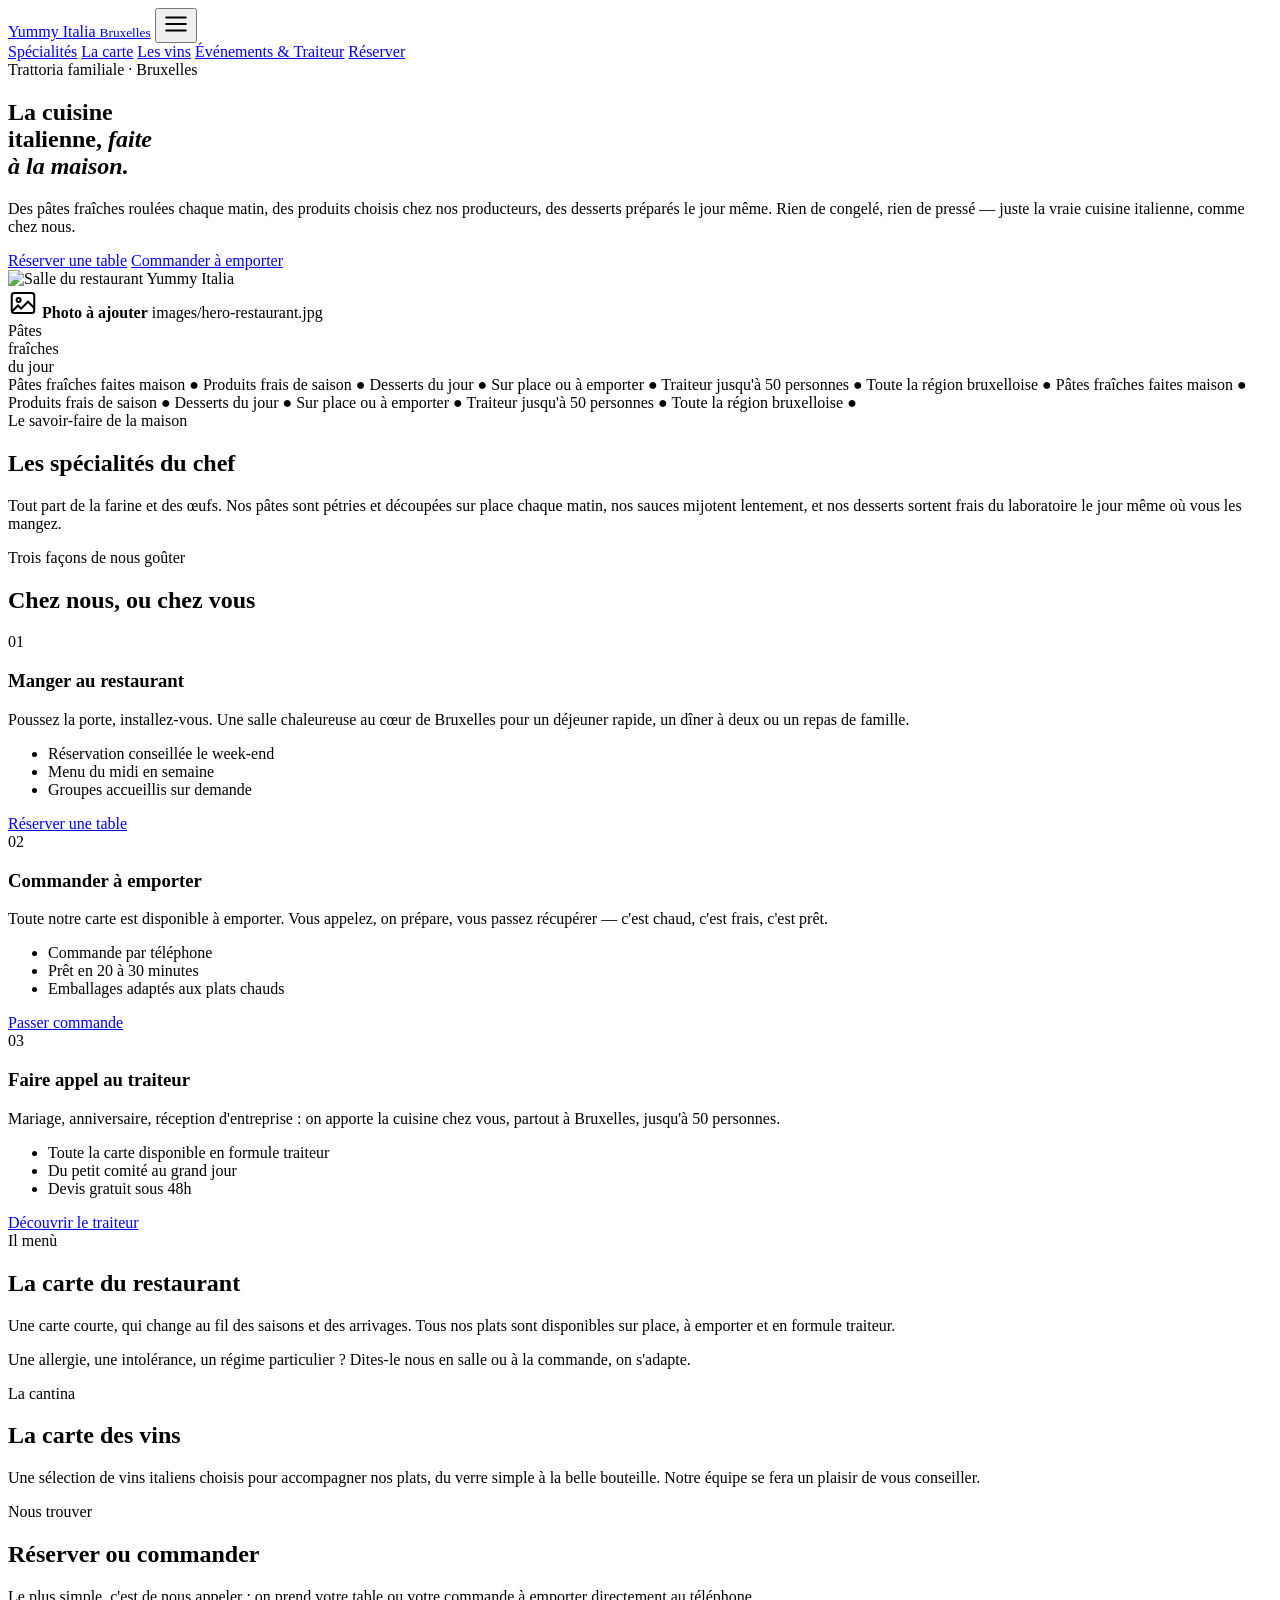
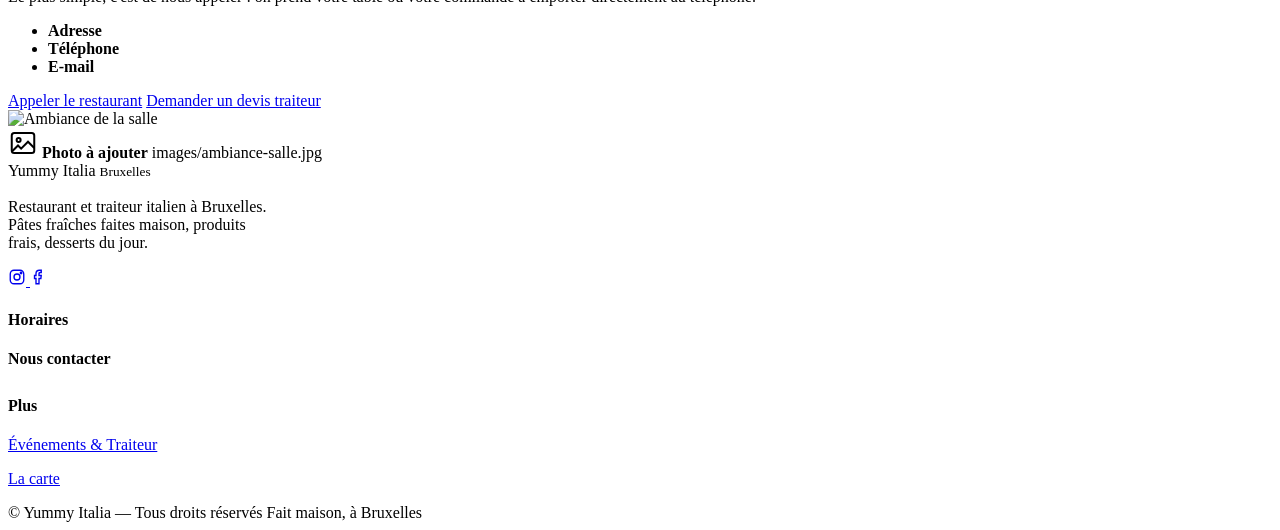
==== index.html @ 3d415f4a "Add files via upload" ====
<!DOCTYPE html>
<html lang="fr">
<head>
  <meta charset="utf-8">
  <meta name="viewport" content="width=device-width, initial-scale=1">
  <title>Yummy Italia — Restaurant &amp; Traiteur italien à Bruxelles</title>
  <meta name="description" content="Yummy Italia, trattoria familiale à Bruxelles : pâtes fraîches faites maison, desserts frais du jour. Sur place, à emporter ou en traiteur pour vos événements.">

  <meta property="og:title" content="Yummy Italia — Restaurant & Traiteur italien à Bruxelles">
  <meta property="og:description" content="Pâtes fraîches faites maison, produits frais, cuisine italienne authentique. Restaurant et service traiteur à Bruxelles.">
  <meta property="og:type" content="restaurant">
  <meta property="og:locale" content="fr_BE">
  <meta property="og:image" content="images/og-image.jpg">

  <link rel="icon" href="images/favicon.svg" type="image/svg+xml">
  <link rel="preconnect" href="https://fonts.googleapis.com">
  <link rel="preconnect" href="https://fonts.gstatic.com" crossorigin>
  <link href="https://fonts.googleapis.com/css2?family=Fraunces:ital,opsz,wght,SOFT,WONK@0,9..144,400..800,0..100,0..1;1,9..144,400..800,0..100,0..1&family=Karla:wght@400;500;700&display=swap" rel="stylesheet">
  <link rel="stylesheet" href="css/style.css">
</head>
<body>

  <!-- Élément signature : le ruban « tagliatelle » en haut de page -->
  <span class="ruban ruban--haut" aria-hidden="true"></span>

  <!-- ============ EN-TÊTE ============ -->
  <header class="entete">
    <div class="wrap entete__inner">
      <a class="logo" href="index.html">Yummy&nbsp;<span>Italia</span> <small>Bruxelles</small></a>

      <button class="nav-burger" aria-label="Ouvrir le menu" aria-expanded="false" aria-controls="nav-principale">
        <svg width="26" height="26" viewBox="0 0 24 24" fill="none" stroke="currentColor" stroke-width="2" stroke-linecap="round">
          <path d="M3 6h18M3 12h18M3 18h18"/>
        </svg>
      </button>

      <nav class="nav" id="nav-principale" aria-label="Navigation principale">
        <a href="#specialites">Spécialités</a>
        <a href="#menu">La carte</a>
        <a href="#vins">Les vins</a>
        <a href="evenements.html">Événements &amp; Traiteur</a>
        <a href="#contact" class="btn btn--jaune">Réserver</a>
      </nav>
    </div>
  </header>

  <main>

    <!-- ============ 1. HERO ============ -->
    <section class="hero">
      <div class="wrap hero__grid">
        <div class="hero__texte">
          <span class="eyebrow">Trattoria familiale · Bruxelles</span>
          <h1 class="hero__titre">La cuisine<br>italienne, <em>faite<br>à la maison.</em></h1>
          <p class="hero__accroche">
            Des pâtes fraîches roulées chaque matin, des produits choisis chez nos
            producteurs, des desserts préparés le jour même. Rien de congelé, rien de pressé —
            juste la vraie cuisine italienne, comme chez nous.
          </p>
          <div class="hero__cta">
            <a href="#contact" class="btn btn--jaune">Réserver une table</a>
            <a href="#contact" class="btn btn--ligne">Commander à emporter</a>
          </div>
        </div>

        <div class="hero__visuel">
          <div class="hero__cadre" aria-hidden="true"></div>
          <div class="photo hero__photo">
            <img src="images/hero-restaurant.jpg" alt="Salle du restaurant Yummy Italia" onload="this.classList.add('chargee')">
            <div class="photo__ph">
              <svg width="30" height="30" viewBox="0 0 24 24" fill="none" stroke="currentColor" stroke-width="1.6">
                <rect x="3" y="4" width="18" height="16" rx="2"/><circle cx="8.5" cy="9.5" r="1.6"/>
                <path d="M21 16l-5-5-5.5 5.5L8 14l-5 5"/>
              </svg>
              <b>Photo à ajouter</b>
              <span>images/hero-restaurant.jpg</span>
            </div>
          </div>
          <div class="pastille">Pâtes<br>fraîches<br>du jour</div>
        </div>
      </div>
    </section>

    <!-- Bandeau défilant -->
    <div class="bandeau" aria-hidden="true">
      <div class="bandeau__piste">
        <span>
          Pâtes fraîches faites maison <i>&#9679;</i> Produits frais de saison <i>&#9679;</i>
          Desserts du jour <i>&#9679;</i> Sur place ou à emporter <i>&#9679;</i>
          Traiteur jusqu'à 50 personnes <i>&#9679;</i> Toute la région bruxelloise <i>&#9679;</i>
        </span>
        <span>
          Pâtes fraîches faites maison <i>&#9679;</i> Produits frais de saison <i>&#9679;</i>
          Desserts du jour <i>&#9679;</i> Sur place ou à emporter <i>&#9679;</i>
          Traiteur jusqu'à 50 personnes <i>&#9679;</i> Toute la région bruxelloise <i>&#9679;</i>
        </span>
      </div>
    </div>

    <!-- ============ 2. SPÉCIALITÉS DU CHEF ============ -->
    <section class="section" id="specialites">
      <div class="wrap">
        <div class="apparait">
          <span class="eyebrow">Le savoir-faire de la maison</span>
          <h2 class="titre-section">Les spécialités du chef</h2>
          <span class="ruban-court" aria-hidden="true"></span>
          <p class="chapo">
            Tout part de la farine et des œufs. Nos pâtes sont pétries et découpées sur place
            chaque matin, nos sauces mijotent lentement, et nos desserts sortent frais du
            laboratoire le jour même où vous les mangez.
          </p>
        </div>

        <!-- Rempli automatiquement depuis js/menu-data.js → specialites -->
        <div class="grille-cards apparait" id="specialites-liste"></div>
      </div>
    </section>

    <!-- ============ 3. RESTAURANT & TRAITEUR ============ -->
    <section class="section services" id="services">
      <div class="wrap">
        <div class="apparait centre">
          <span class="eyebrow eyebrow--rouge">Trois façons de nous goûter</span>
          <h2 class="titre-section">Chez nous, ou chez vous</h2>
          <span class="ruban-court" aria-hidden="true"></span>
        </div>

        <div class="services__grid apparait">
          <article class="service">
            <div class="service__num">01</div>
            <h3>Manger au restaurant</h3>
            <p>Poussez la porte, installez-vous. Une salle chaleureuse au cœur de Bruxelles pour un déjeuner rapide, un dîner à deux ou un repas de famille.</p>
            <ul>
              <li>Réservation conseillée le week-end</li>
              <li>Menu du midi en semaine</li>
              <li>Groupes accueillis sur demande</li>
            </ul>
            <a href="#contact" class="btn">Réserver une table</a>
          </article>

          <article class="service">
            <div class="service__num">02</div>
            <h3>Commander à emporter</h3>
            <p>Toute notre carte est disponible à emporter. Vous appelez, on prépare, vous passez récupérer — c'est chaud, c'est frais, c'est prêt.</p>
            <ul>
              <li>Commande par téléphone</li>
              <li>Prêt en 20 à 30 minutes</li>
              <li>Emballages adaptés aux plats chauds</li>
            </ul>
            <a href="#contact" class="btn btn--ligne">Passer commande</a>
          </article>

          <article class="service">
            <div class="service__num">03</div>
            <h3>Faire appel au traiteur</h3>
            <p>Mariage, anniversaire, réception d'entreprise : on apporte la cuisine chez vous, partout à Bruxelles, jusqu'à 50 personnes.</p>
            <ul>
              <li>Toute la carte disponible en formule traiteur</li>
              <li>Du petit comité au grand jour</li>
              <li>Devis gratuit sous 48h</li>
            </ul>
            <a href="evenements.html" class="btn btn--ligne">Découvrir le traiteur</a>
          </article>
        </div>
      </div>
    </section>

    <!-- ============ 4. LA CARTE ============ -->
    <section class="section carte" id="menu">
      <div class="wrap">
        <div class="apparait centre">
          <span class="eyebrow">Il menù</span>
          <h2 class="titre-section">La carte du restaurant</h2>
          <span class="ruban-court" aria-hidden="true"></span>
          <p class="chapo">
            Une carte courte, qui change au fil des saisons et des arrivages.
            Tous nos plats sont disponibles sur place, à emporter et en formule traiteur.
          </p>
        </div>

        <!-- Rempli automatiquement depuis js/menu-data.js → menu -->
        <div class="carte-grid apparait" id="menu-liste"></div>

        <p class="carte__note">
          Une allergie, une intolérance, un régime particulier ? Dites-le nous en salle ou
          à la commande, on s'adapte.
        </p>
      </div>
      <span class="ruban ruban--creme" aria-hidden="true" style="margin-top:3rem"></span>
    </section>

    <!-- ============ 5. CARTE DES VINS ============ -->
    <section class="section" id="vins">
      <div class="wrap">
        <div class="apparait">
          <span class="eyebrow">La cantina</span>
          <h2 class="titre-section">La carte des vins</h2>
          <span class="ruban-court" aria-hidden="true"></span>
          <p class="chapo">
            Une sélection de vins italiens choisis pour accompagner nos plats, du verre simple
            à la belle bouteille. Notre équipe se fera un plaisir de vous conseiller.
          </p>
        </div>

        <!-- Rempli automatiquement depuis js/menu-data.js → vins -->
        <div class="vins-grid apparait" id="vins-liste"></div>
      </div>
    </section>

    <!-- ============ 6. CONTACT / RÉSERVATION ============ -->
    <section class="section contact" id="contact">
      <div class="wrap contact__grid">
        <div class="apparait">
          <span class="eyebrow">Nous trouver</span>
          <h2 class="titre-section">Réserver ou commander</h2>
          <span class="ruban-court" aria-hidden="true"></span>
          <p class="chapo">
            Le plus simple, c'est de nous appeler : on prend votre table ou votre commande
            à emporter directement au téléphone.
          </p>
          <ul class="contact__infos">
            <li><b>Adresse</b><span data-adresse></span></li>
            <li><b>Téléphone</b><a href="tel:" data-info="telephone"></a></li>
            <li><b>E-mail</b><a href="mailto:" data-info="email"></a></li>
          </ul>
          <div class="hero__cta">
            <a href="tel:" data-lien="telephone" class="btn btn--jaune">Appeler le restaurant</a>
            <a href="evenements.html" class="btn btn--ligne">Demander un devis traiteur</a>
          </div>
        </div>

        <div class="apparait">
          <div class="photo contact__photo">
            <img src="images/ambiance-salle.jpg" alt="Ambiance de la salle" loading="lazy" onload="this.classList.add('chargee')">
            <div class="photo__ph">
              <svg width="30" height="30" viewBox="0 0 24 24" fill="none" stroke="currentColor" stroke-width="1.6">
                <rect x="3" y="4" width="18" height="16" rx="2"/><circle cx="8.5" cy="9.5" r="1.6"/>
                <path d="M21 16l-5-5-5.5 5.5L8 14l-5 5"/>
              </svg>
              <b>Photo à ajouter</b>
              <span>images/ambiance-salle.jpg</span>
            </div>
          </div>
        </div>
      </div>
    </section>

  </main>

  <!-- ============ PIED DE PAGE ============ -->
  <footer class="pied">
    <div class="wrap pied__grid">
      <div>
        <span class="logo">Yummy&nbsp;<span>Italia</span> <small>Bruxelles</small></span>
        <p style="margin-top:1.1rem;max-width:34ch">
          Restaurant et traiteur italien à Bruxelles. Pâtes fraîches faites maison,
          produits frais, desserts du jour.
        </p>
        <div class="reseaux">
          <a data-lien="instagram" href="#" aria-label="Instagram" target="_blank" rel="noopener">
            <svg width="18" height="18" viewBox="0 0 24 24" fill="none" stroke="currentColor" stroke-width="1.8">
              <rect x="3" y="3" width="18" height="18" rx="5"/><circle cx="12" cy="12" r="4"/><circle cx="17.4" cy="6.6" r="1"/>
            </svg>
          </a>
          <a data-lien="facebook" href="#" aria-label="Facebook" target="_blank" rel="noopener">
            <svg width="18" height="18" viewBox="0 0 24 24" fill="none" stroke="currentColor" stroke-width="1.8">
              <path d="M15 3h-2.5A4.5 4.5 0 0 0 8 7.5V10H6v4h2v7h4v-7h2.5l.5-4H12V7.5A1.5 1.5 0 0 1 13.5 6H15z"/>
            </svg>
          </a>
        </div>
      </div>

      <div>
        <h4>Horaires</h4>
        <ul data-horaires></ul>
      </div>

      <div>
        <h4>Nous contacter</h4>
        <p data-adresse></p>
        <p><a href="tel:" data-info="telephone"></a></p>
        <p><a href="mailto:" data-info="email"></a></p>
        <h4 style="margin-top:1.8rem">Plus</h4>
        <p><a href="evenements.html">Événements &amp; Traiteur</a></p>
        <p><a href="#menu">La carte</a></p>
      </div>
    </div>

    <div class="wrap pied__bas">
      <span>© <span data-annee></span> Yummy Italia — Tous droits réservés</span>
      <span>Fait maison, à Bruxelles</span>
    </div>
  </footer>

  <script src="js/menu-data.js"></script>
  <script src="js/main.js"></script>
</body>
</html>
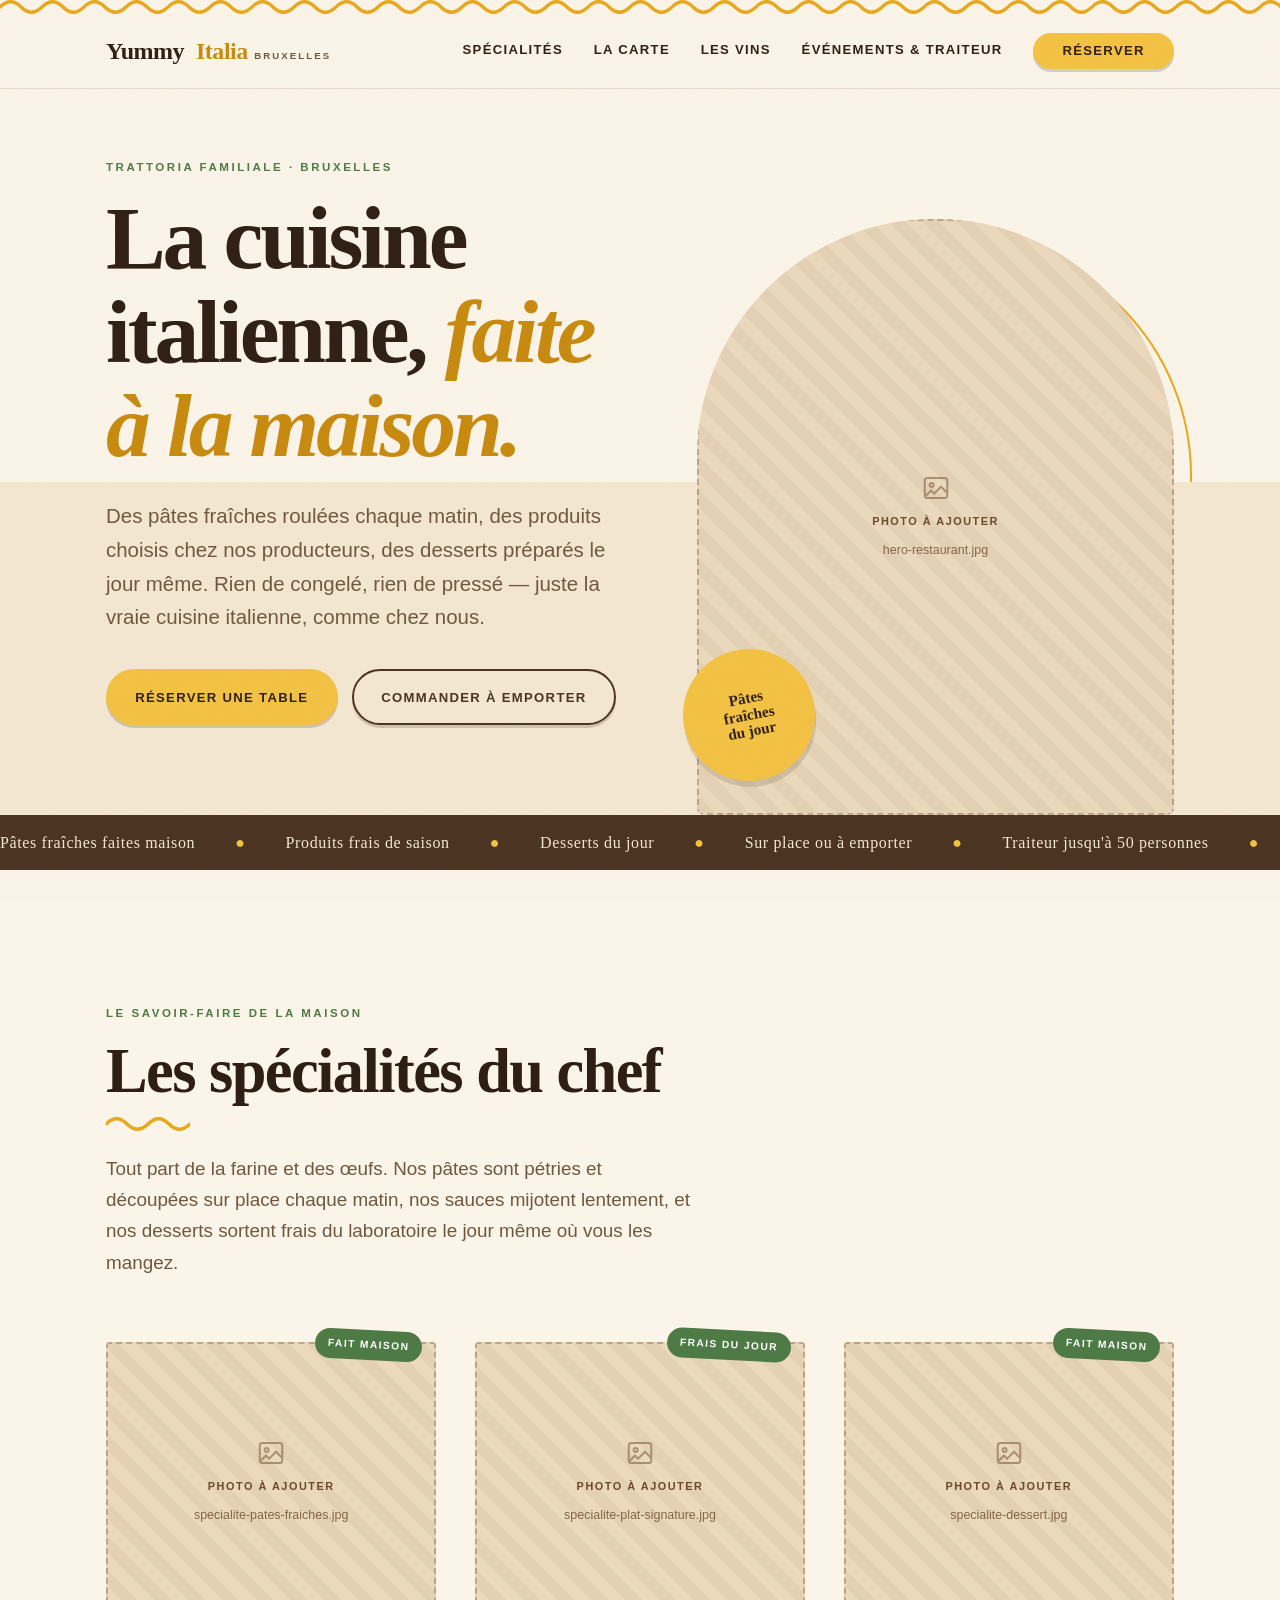
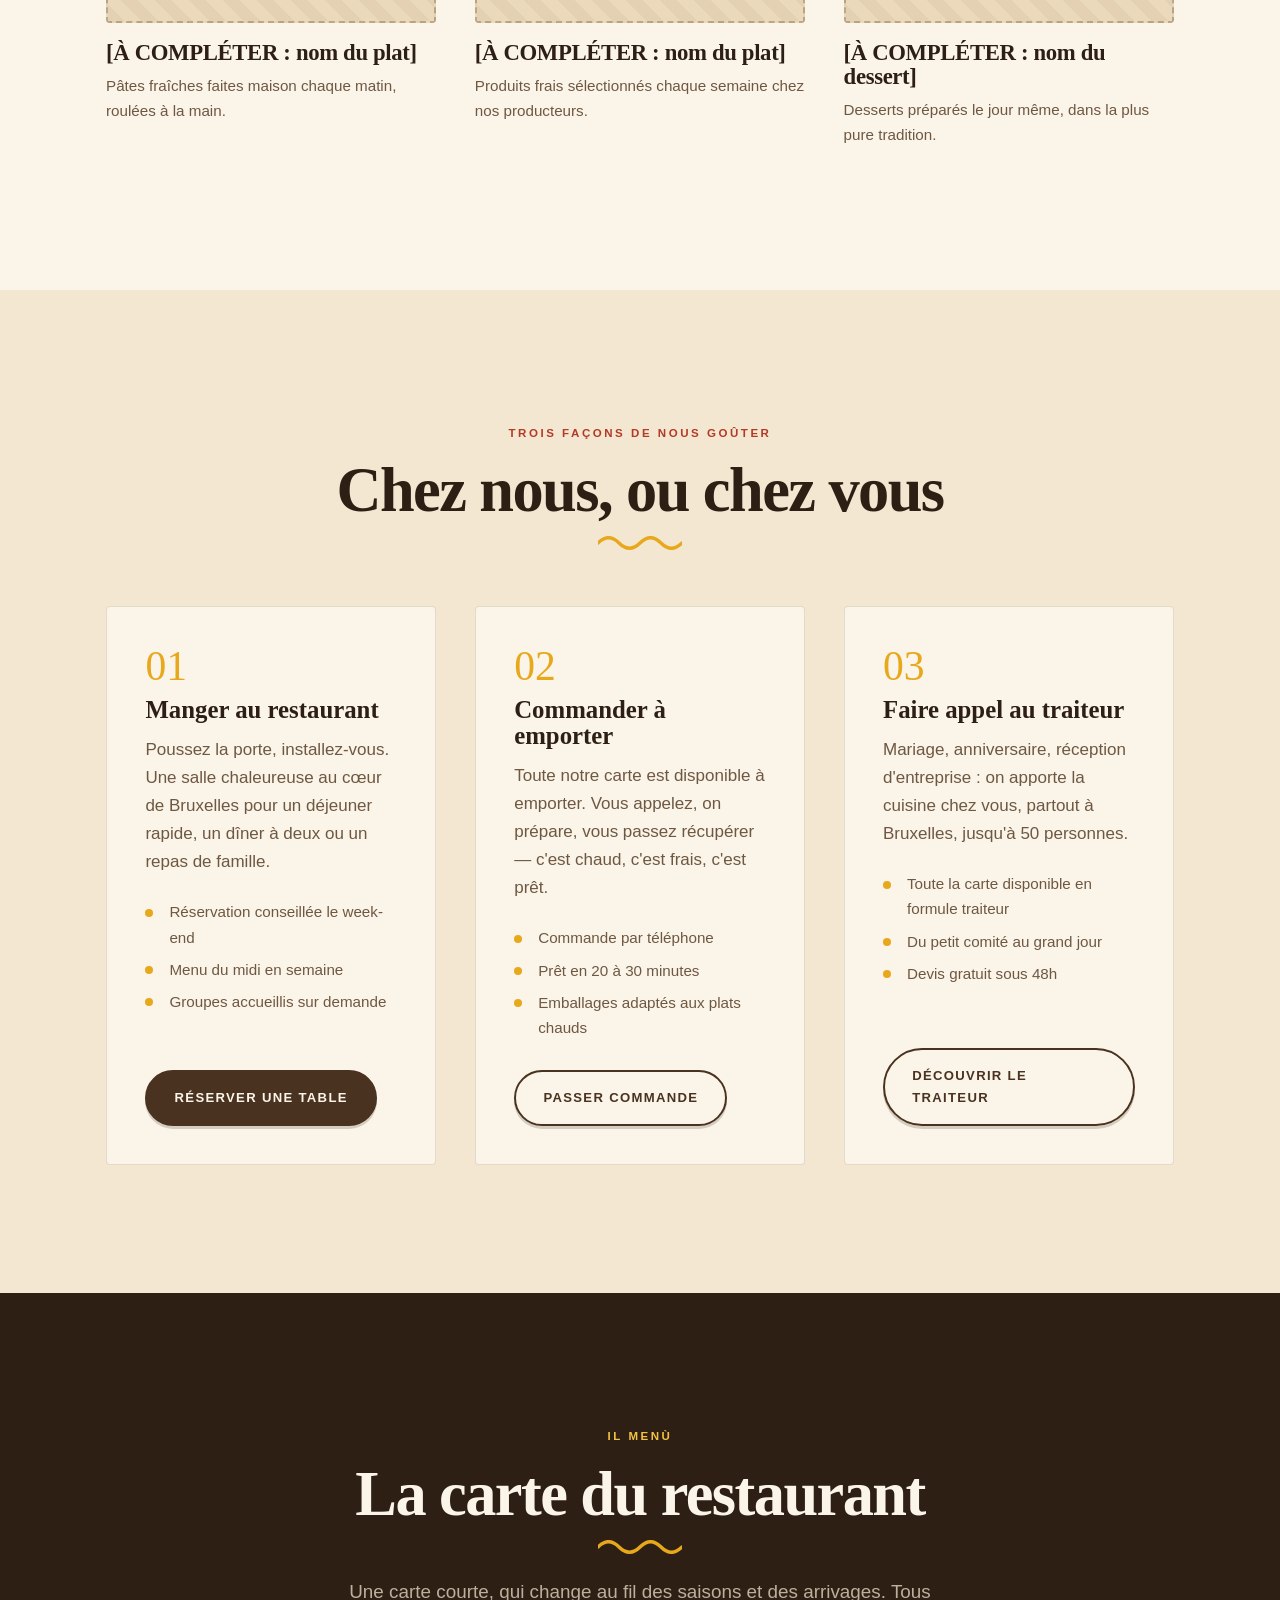
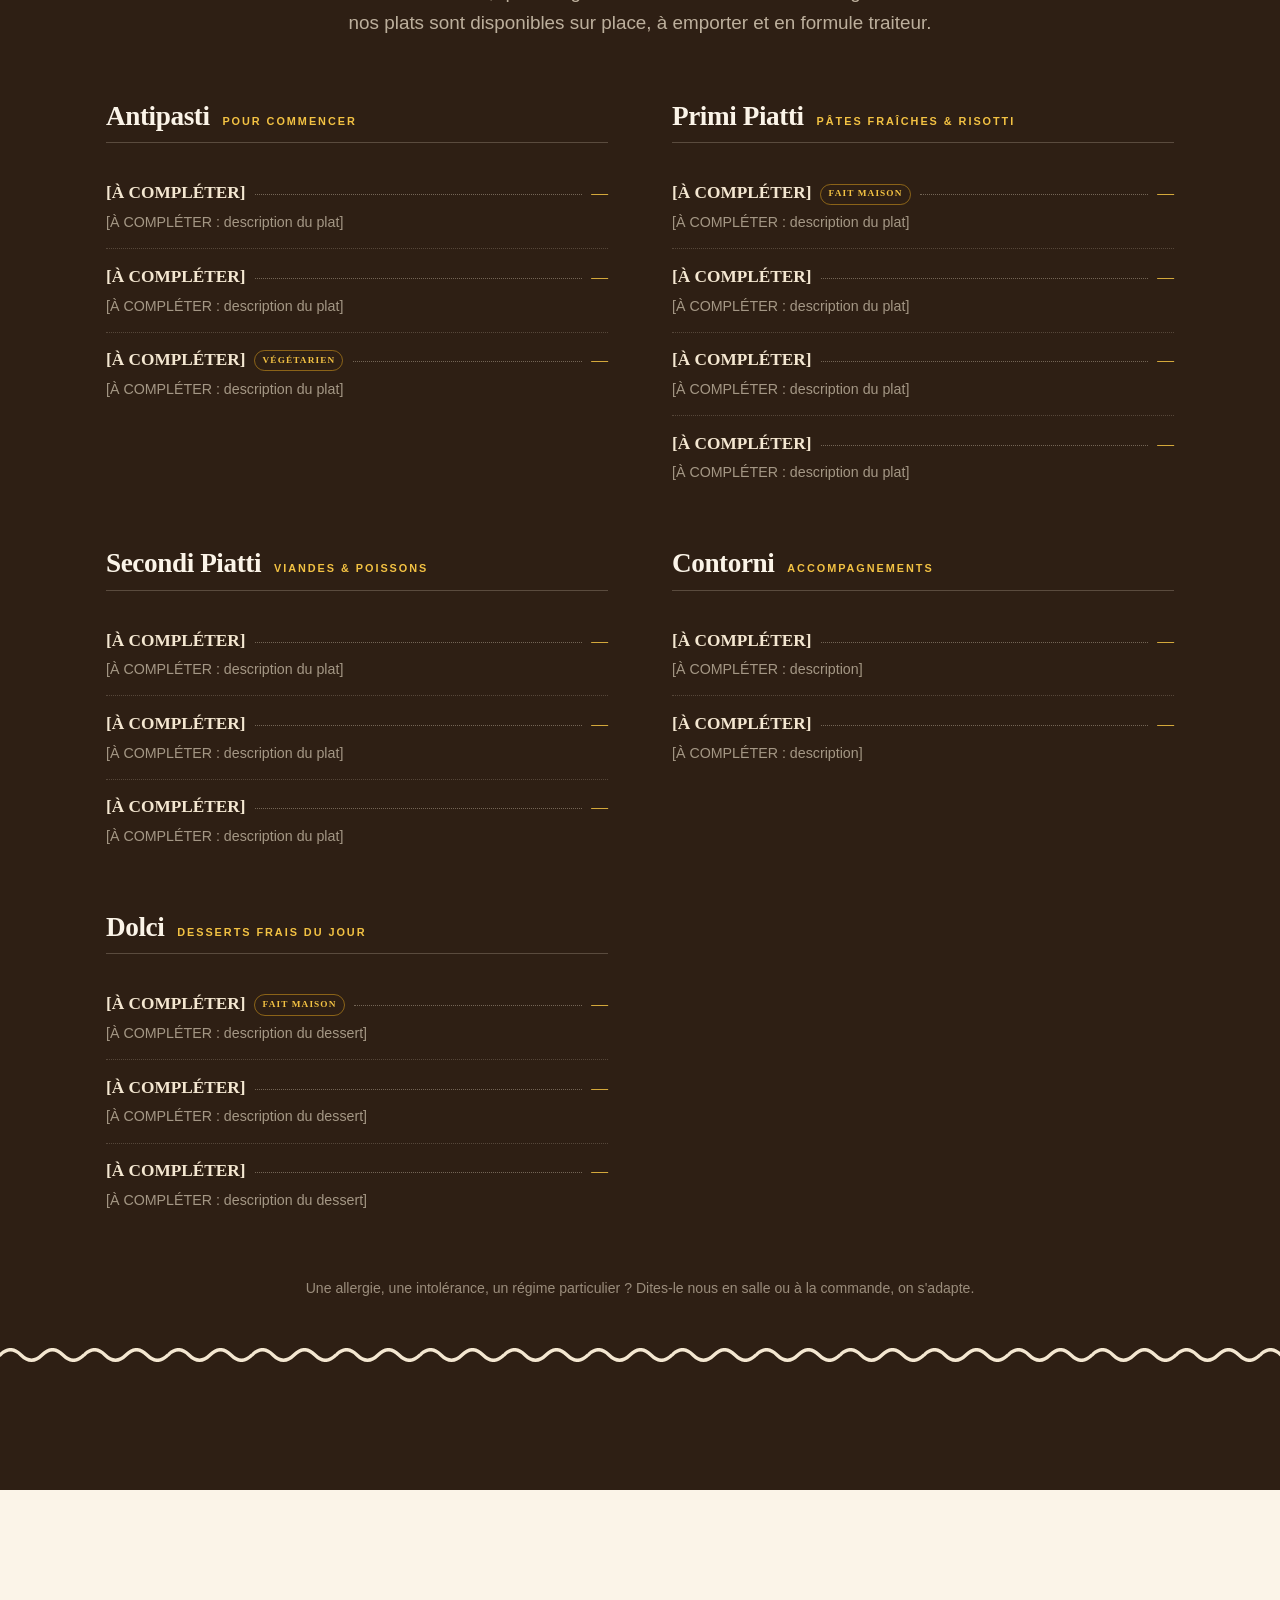
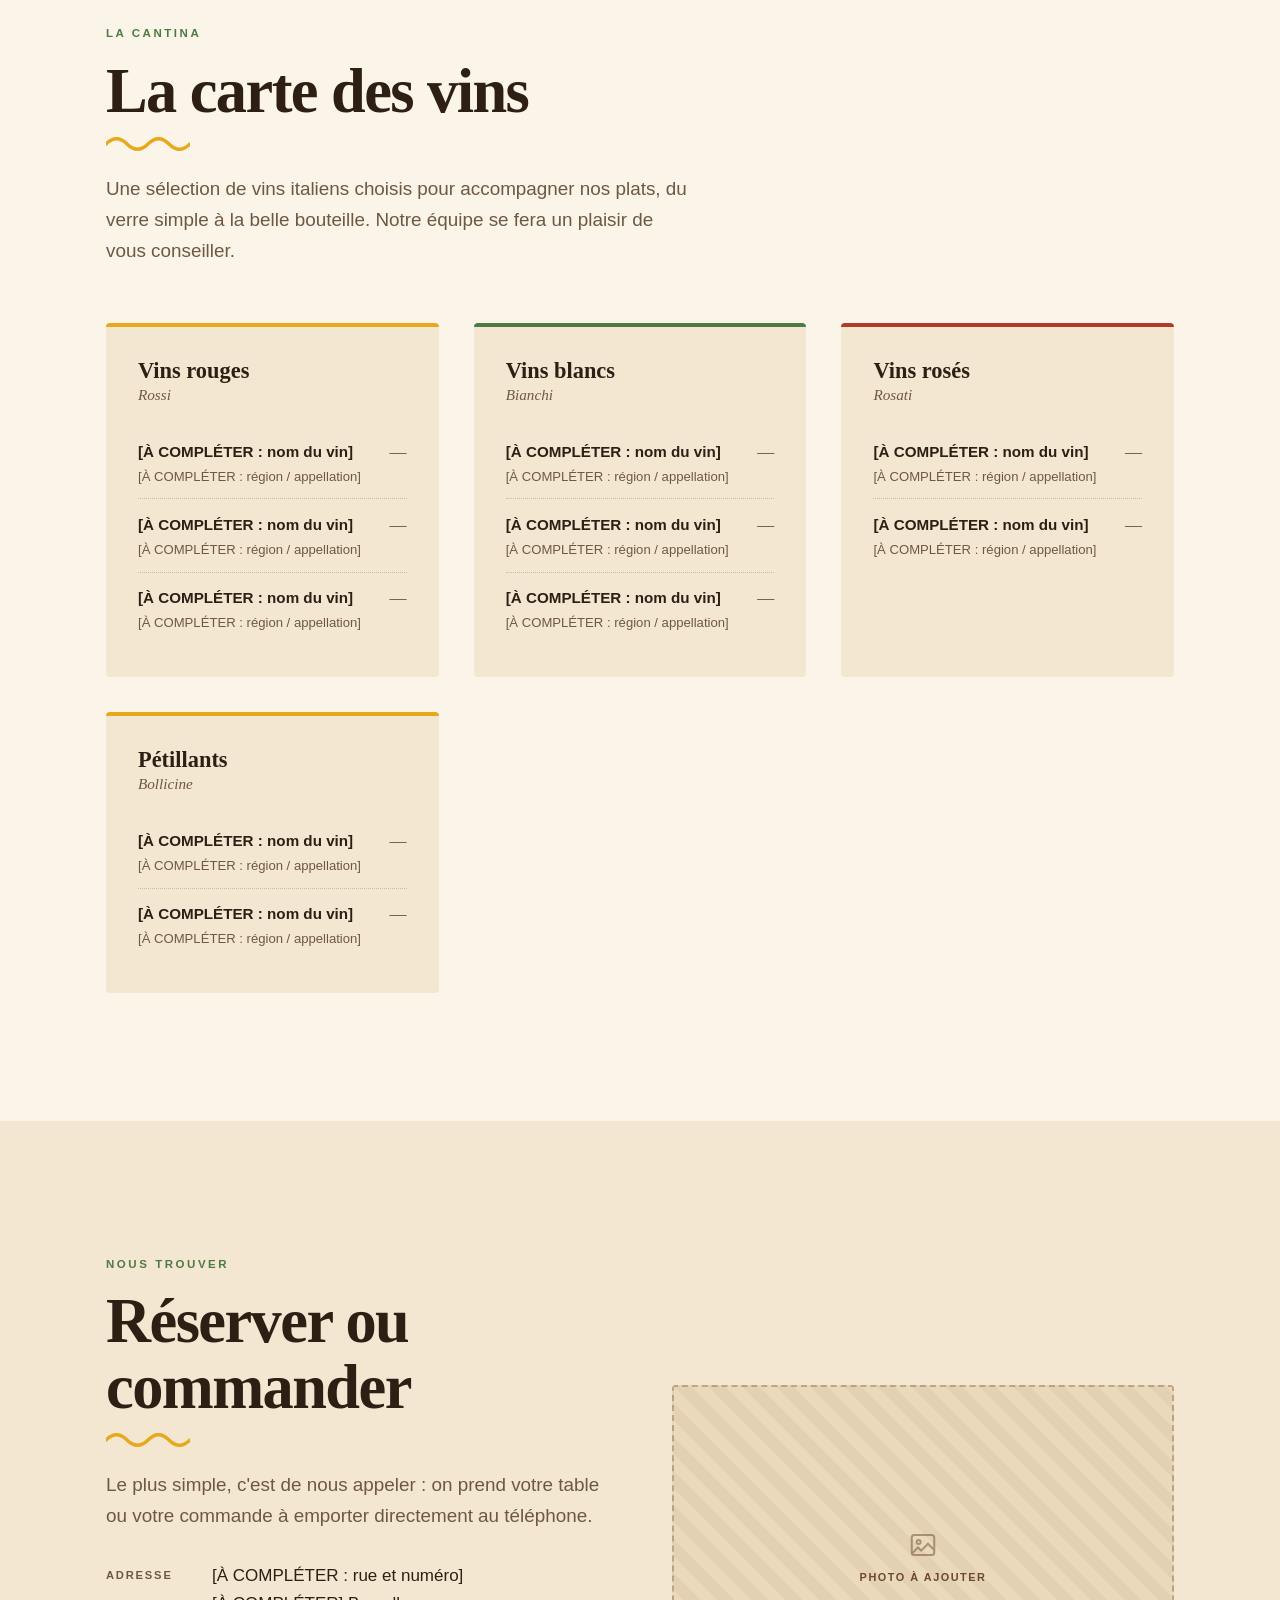
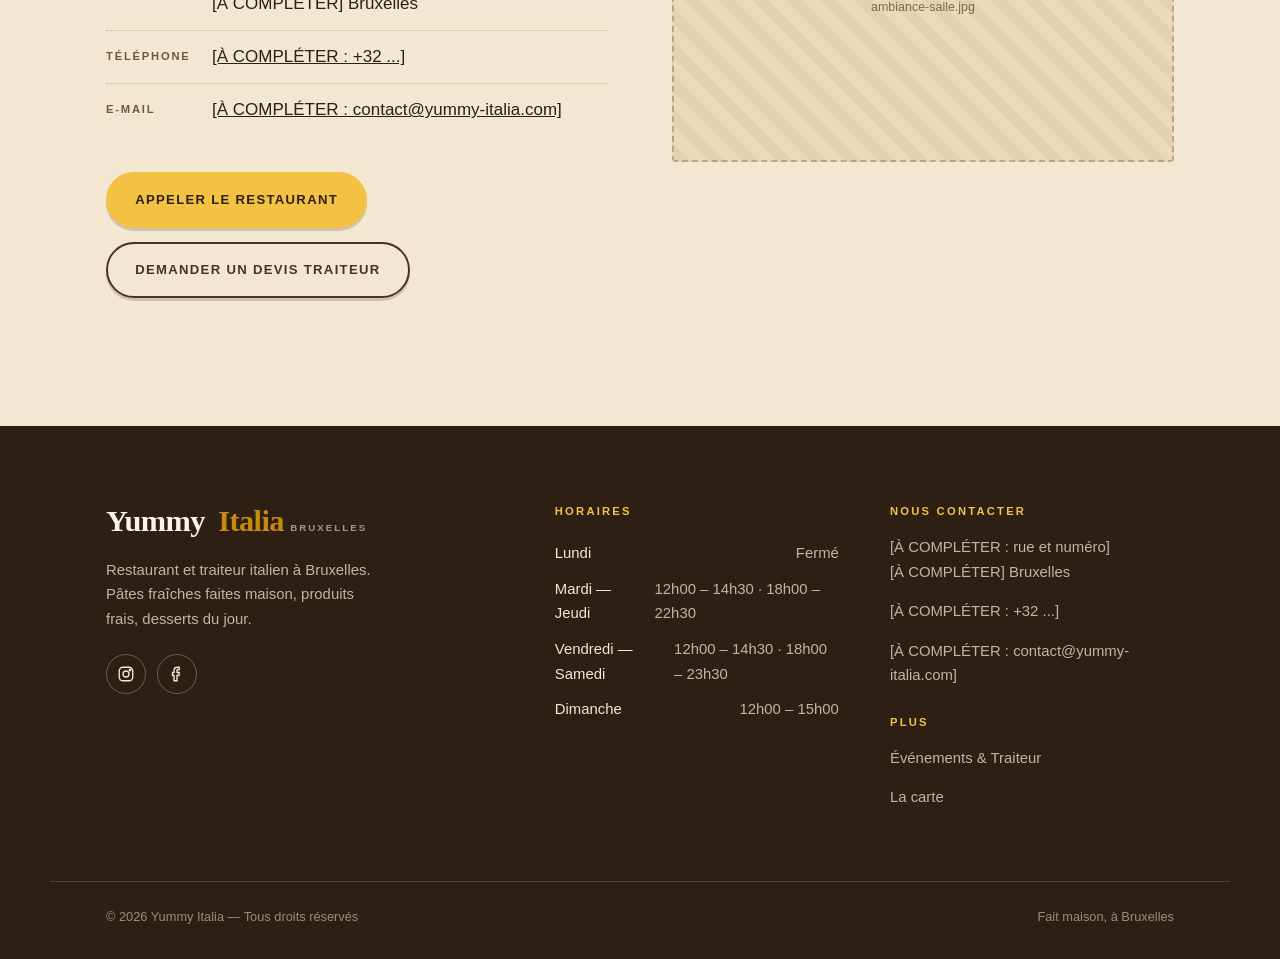
==== commit 0ada2b57: "Add files via upload" ====
--- a/index.html
+++ b/index.html
@@ -10,13 +10,13 @@
   <meta property="og:description" content="Pâtes fraîches faites maison, produits frais, cuisine italienne authentique. Restaurant et service traiteur à Bruxelles.">
   <meta property="og:type" content="restaurant">
   <meta property="og:locale" content="fr_BE">
-  <meta property="og:image" content="images/og-image.jpg">
-
-  <link rel="icon" href="images/favicon.svg" type="image/svg+xml">
+  <meta property="og:image" content="og-image.jpg">
+
+  <link rel="icon" href="favicon.svg" type="image/svg+xml">
   <link rel="preconnect" href="https://fonts.googleapis.com">
   <link rel="preconnect" href="https://fonts.gstatic.com" crossorigin>
   <link href="https://fonts.googleapis.com/css2?family=Fraunces:ital,opsz,wght,SOFT,WONK@0,9..144,400..800,0..100,0..1;1,9..144,400..800,0..100,0..1&family=Karla:wght@400;500;700&display=swap" rel="stylesheet">
-  <link rel="stylesheet" href="css/style.css">
+  <link rel="stylesheet" href="style.css">
 </head>
 <body>
 
@@ -66,14 +66,14 @@
         <div class="hero__visuel">
           <div class="hero__cadre" aria-hidden="true"></div>
           <div class="photo hero__photo">
-            <img src="images/hero-restaurant.jpg" alt="Salle du restaurant Yummy Italia" onload="this.classList.add('chargee')">
+            <img src="hero-restaurant.jpg" alt="Salle du restaurant Yummy Italia" onload="this.classList.add('chargee')">
             <div class="photo__ph">
               <svg width="30" height="30" viewBox="0 0 24 24" fill="none" stroke="currentColor" stroke-width="1.6">
                 <rect x="3" y="4" width="18" height="16" rx="2"/><circle cx="8.5" cy="9.5" r="1.6"/>
                 <path d="M21 16l-5-5-5.5 5.5L8 14l-5 5"/>
               </svg>
               <b>Photo à ajouter</b>
-              <span>images/hero-restaurant.jpg</span>
+              <span>hero-restaurant.jpg</span>
             </div>
           </div>
           <div class="pastille">Pâtes<br>fraîches<br>du jour</div>
@@ -111,7 +111,7 @@
           </p>
         </div>
 
-        <!-- Rempli automatiquement depuis js/menu-data.js → specialites -->
+        <!-- Rempli automatiquement depuis menu-data.js → specialites -->
         <div class="grille-cards apparait" id="specialites-liste"></div>
       </div>
     </section>
@@ -178,7 +178,7 @@
           </p>
         </div>
 
-        <!-- Rempli automatiquement depuis js/menu-data.js → menu -->
+        <!-- Rempli automatiquement depuis menu-data.js → menu -->
         <div class="carte-grid apparait" id="menu-liste"></div>
 
         <p class="carte__note">
@@ -202,7 +202,7 @@
           </p>
         </div>
 
-        <!-- Rempli automatiquement depuis js/menu-data.js → vins -->
+        <!-- Rempli automatiquement depuis menu-data.js → vins -->
         <div class="vins-grid apparait" id="vins-liste"></div>
       </div>
     </section>
@@ -231,14 +231,14 @@
 
         <div class="apparait">
           <div class="photo contact__photo">
-            <img src="images/ambiance-salle.jpg" alt="Ambiance de la salle" loading="lazy" onload="this.classList.add('chargee')">
+            <img src="ambiance-salle.jpg" alt="Ambiance de la salle" loading="lazy" onload="this.classList.add('chargee')">
             <div class="photo__ph">
               <svg width="30" height="30" viewBox="0 0 24 24" fill="none" stroke="currentColor" stroke-width="1.6">
                 <rect x="3" y="4" width="18" height="16" rx="2"/><circle cx="8.5" cy="9.5" r="1.6"/>
                 <path d="M21 16l-5-5-5.5 5.5L8 14l-5 5"/>
               </svg>
               <b>Photo à ajouter</b>
-              <span>images/ambiance-salle.jpg</span>
+              <span>ambiance-salle.jpg</span>
             </div>
           </div>
         </div>
@@ -292,7 +292,7 @@
     </div>
   </footer>
 
-  <script src="js/menu-data.js"></script>
-  <script src="js/main.js"></script>
+  <script src="menu-data.js"></script>
+  <script src="main.js"></script>
 </body>
 </html>
--- a/style.css
+++ b/style.css
@@ -0,0 +1,512 @@
+/* ============================================================
+   YUMMY ITALIA — Feuille de style principale
+   Design system : tons beige / jaune chaud / brun,
+   accents verts et rouges italiens utilisés avec parcimonie.
+   Élément signature : le ruban « tagliatelle » ondulé.
+   ============================================================ */
+
+/* ---------- 1. VARIABLES ---------- */
+:root {
+  /* Neutres chauds */
+  --beige-100: #FBF4E8;
+  --beige-200: #F4E7D1;
+  --beige-300: #EBD9BC;
+  --beige-400: #DFC8A3;
+
+  /* Bruns */
+  --brun-700: #6B4A2B;
+  --brun-800: #4A3220;
+  --brun-900: #2E1F14;
+
+  /* Jaune chaud — couleur principale */
+  --jaune-400: #F3C243;
+  --jaune-500: #E8A81C;
+  --jaune-600: #C88A0E;
+
+  /* Accents italiens — usage très parcimonieux */
+  --vert: #4E7A46;
+  --rouge: #B23A26;
+
+  --texte: var(--brun-900);
+  --texte-doux: #6E5842;
+
+  /* Typo */
+  --display: "Fraunces", "Iowan Old Style", Georgia, serif;
+  --corps: "Karla", "Helvetica Neue", Arial, sans-serif;
+
+  /* Rythme */
+  --max: 1180px;
+  --gutter: clamp(1.25rem, 5vw, 3.5rem);
+  --section-y: clamp(4rem, 10vw, 8rem);
+  --radius: 4px;
+
+  --ombre: 0 2px 0 rgba(46, 31, 20, .08);
+}
+
+/* ---------- 2. RESET ---------- */
+*, *::before, *::after { box-sizing: border-box; }
+html { scroll-behavior: smooth; -webkit-text-size-adjust: 100%; }
+body {
+  margin: 0;
+  font-family: var(--corps);
+  font-size: clamp(1rem, .95rem + .25vw, 1.0625rem);
+  line-height: 1.65;
+  color: var(--texte);
+  background: var(--beige-100);
+  overflow-x: hidden;
+}
+img { max-width: 100%; display: block; }
+a { color: inherit; }
+button { font: inherit; }
+h1, h2, h3, h4 { margin: 0; font-family: var(--display); font-weight: 600; line-height: 1.05; }
+p { margin: 0 0 1em; }
+ul { margin: 0; padding: 0; list-style: none; }
+
+/* Texture papier très légère sur tout le site */
+body::before {
+  content: "";
+  position: fixed; inset: 0;
+  pointer-events: none; z-index: 999;
+  opacity: .035;
+  background-image: url("data:image/svg+xml,%3Csvg xmlns='http://www.w3.org/2000/svg' width='140' height='140'%3E%3Cfilter id='n'%3E%3CfeTurbulence type='fractalNoise' baseFrequency='.85' numOctaves='3'/%3E%3C/filter%3E%3Crect width='140' height='140' filter='url(%23n)'/%3E%3C/svg%3E");
+}
+
+/* ---------- 3. UTILITAIRES ---------- */
+.wrap { width: 100%; max-width: var(--max); margin-inline: auto; padding-inline: var(--gutter); }
+.wrap--large { max-width: 1400px; }
+.sr-only {
+  position: absolute; width: 1px; height: 1px; padding: 0; margin: -1px;
+  overflow: hidden; clip: rect(0 0 0 0); white-space: nowrap; border: 0;
+}
+.section { padding-block: var(--section-y); position: relative; }
+
+/* ---------- 4. ÉLÉMENT SIGNATURE : LE RUBAN TAGLIATELLE ---------- */
+.ruban {
+  display: block; width: 100%; height: 14px;
+  background-repeat: repeat-x;
+  background-size: 84px 14px;
+  background-image: url("data:image/svg+xml,%3Csvg xmlns='http://www.w3.org/2000/svg' width='84' height='14' viewBox='0 0 84 14'%3E%3Cpath d='M0 7c7-7 14-7 21 0s14 7 21 0 14-7 21 0 14 7 21 0' fill='none' stroke='%23E8A81C' stroke-width='3.4' stroke-linecap='round'/%3E%3C/svg%3E");
+}
+.ruban--brun {
+  background-image: url("data:image/svg+xml,%3Csvg xmlns='http://www.w3.org/2000/svg' width='84' height='14' viewBox='0 0 84 14'%3E%3Cpath d='M0 7c7-7 14-7 21 0s14 7 21 0 14-7 21 0 14 7 21 0' fill='none' stroke='%236B4A2B' stroke-width='3.4' stroke-linecap='round'/%3E%3C/svg%3E");
+}
+.ruban--creme {
+  background-image: url("data:image/svg+xml,%3Csvg xmlns='http://www.w3.org/2000/svg' width='84' height='14' viewBox='0 0 84 14'%3E%3Cpath d='M0 7c7-7 14-7 21 0s14 7 21 0 14-7 21 0 14 7 21 0' fill='none' stroke='%23F4E7D1' stroke-width='3.4' stroke-linecap='round'/%3E%3C/svg%3E");
+}
+.ruban--haut { position: fixed; top: 0; left: 0; z-index: 60; }
+
+/* Petit ruban court utilisé comme soulignement de titre */
+.ruban-court {
+  display: block; width: 84px; height: 14px; margin-top: .85rem;
+  background-repeat: repeat-x; background-size: 84px 14px;
+  background-image: url("data:image/svg+xml,%3Csvg xmlns='http://www.w3.org/2000/svg' width='84' height='14' viewBox='0 0 84 14'%3E%3Cpath d='M0 7c7-7 14-7 21 0s14 7 21 0 14-7 21 0 14 7 21 0' fill='none' stroke='%23E8A81C' stroke-width='3.4' stroke-linecap='round'/%3E%3C/svg%3E");
+}
+.centre .ruban-court { margin-inline: auto; }
+
+/* ---------- 5. EN-TÊTE / NAVIGATION ---------- */
+.entete {
+  position: sticky; top: 14px; z-index: 50;
+  background: rgba(251, 244, 232, .92);
+  backdrop-filter: blur(10px);
+  border-bottom: 1px solid rgba(107, 74, 43, .14);
+}
+.entete__inner {
+  display: flex; align-items: center; justify-content: space-between;
+  gap: 1rem; min-height: 74px;
+}
+.logo {
+  font-family: var(--display);
+  font-size: 1.5rem; font-weight: 700; letter-spacing: -.02em;
+  text-decoration: none; line-height: 1;
+  display: inline-flex; align-items: baseline; gap: .4rem;
+}
+.logo span { color: var(--jaune-600); }
+.logo small {
+  font-family: var(--corps); font-size: .6rem; font-weight: 700;
+  letter-spacing: .22em; text-transform: uppercase; color: var(--texte-doux);
+}
+.nav { display: flex; align-items: center; gap: clamp(1rem, 2.4vw, 2rem); }
+.nav a {
+  text-decoration: none; font-size: .82rem; font-weight: 600;
+  letter-spacing: .1em; text-transform: uppercase;
+  padding-block: .35rem; border-bottom: 2px solid transparent;
+  transition: border-color .2s, color .2s;
+}
+.nav a:hover { border-color: var(--jaune-500); }
+.nav a.actif { border-color: var(--brun-700); }
+.nav-burger {
+  display: none; background: none; border: 0; cursor: pointer;
+  padding: .5rem; color: var(--brun-800);
+}
+
+/* ---------- 6. BOUTONS ---------- */
+.btn {
+  display: inline-flex; align-items: center; justify-content: center; gap: .5rem;
+  padding: .95rem 1.7rem;
+  font-size: .82rem; font-weight: 700; letter-spacing: .1em; text-transform: uppercase;
+  text-decoration: none; border: 2px solid var(--brun-800); border-radius: 999px;
+  background: var(--brun-800); color: var(--beige-100);
+  cursor: pointer;
+  transition: transform .18s ease, background .18s, color .18s, box-shadow .18s;
+  box-shadow: 0 3px 0 rgba(46, 31, 20, .18);
+}
+.btn:hover { transform: translateY(-2px); box-shadow: 0 5px 0 rgba(46, 31, 20, .18); }
+.btn--jaune { background: var(--jaune-400); border-color: var(--jaune-400); color: var(--brun-900); }
+.btn--jaune:hover { background: var(--jaune-500); border-color: var(--jaune-500); }
+.btn--ligne { background: transparent; color: var(--brun-800); }
+.btn--ligne:hover { background: var(--brun-800); color: var(--beige-100); }
+.btn--clair { background: var(--beige-200); border-color: var(--beige-200); color: var(--brun-900); }
+
+/* ---------- 7. TITRES DE SECTION ---------- */
+.eyebrow {
+  display: inline-block;
+  font-size: .72rem; font-weight: 700; letter-spacing: .22em; text-transform: uppercase;
+  color: var(--vert); margin-bottom: .9rem;
+}
+.eyebrow--rouge { color: var(--rouge); }
+.titre-section {
+  font-size: clamp(2.1rem, 1.4rem + 3.2vw, 3.9rem);
+  letter-spacing: -.025em;
+  font-variation-settings: "SOFT" 30, "WONK" 1, "opsz" 90;
+}
+.chapo {
+  max-width: 56ch; color: var(--texte-doux);
+  font-size: clamp(1.02rem, 1rem + .3vw, 1.18rem); margin-top: 1.4rem;
+}
+.centre { text-align: center; }
+.centre .chapo { margin-inline: auto; }
+
+/* ---------- 8. PLACEHOLDERS PHOTO ---------- */
+.photo { position: relative; overflow: hidden; background: var(--beige-300); }
+.photo img { width: 100%; height: 100%; object-fit: cover; opacity: 0; transition: opacity .35s ease; }
+.photo img.chargee { opacity: 1; }
+.photo__ph {
+  position: absolute; inset: 0;
+  display: flex; flex-direction: column; align-items: center; justify-content: center;
+  gap: .6rem; text-align: center; padding: 1.25rem;
+  background:
+    repeating-linear-gradient(45deg, rgba(107,74,43,.055) 0 12px, transparent 12px 24px),
+    var(--beige-300);
+  border: 2px dashed rgba(107, 74, 43, .35);
+  color: var(--brun-700);
+}
+/* Dès que la vraie photo est chargée, le placeholder disparaît. */
+.photo img.chargee ~ .photo__ph { display: none; }
+.photo__ph svg { opacity: .5; }
+.photo__ph b {
+  font-family: var(--corps); font-size: .68rem; font-weight: 700;
+  letter-spacing: .14em; text-transform: uppercase;
+}
+.photo__ph span { font-size: .78rem; opacity: .8; word-break: break-word; }
+
+/* ---------- 9. HERO ---------- */
+.hero { position: relative; padding-top: clamp(2.5rem, 6vw, 5rem); padding-bottom: 0; overflow: hidden; }
+.hero::after {
+  content: ""; position: absolute; left: 0; right: 0; bottom: 0; height: 45%;
+  background: var(--beige-200); z-index: -1;
+}
+.hero__grid {
+  display: grid; grid-template-columns: 1.05fr .95fr;
+  gap: clamp(2rem, 5vw, 4.5rem); align-items: end;
+}
+.hero__texte { padding-bottom: clamp(3rem, 7vw, 6rem); }
+.hero__titre {
+  font-size: clamp(2.9rem, 1.3rem + 6.4vw, 5.6rem);
+  letter-spacing: -.035em;
+  font-variation-settings: "SOFT" 40, "WONK" 1, "opsz" 120;
+}
+.hero__titre em {
+  font-style: italic; color: var(--jaune-600);
+  font-variation-settings: "SOFT" 60, "WONK" 1;
+}
+.hero__accroche { font-size: clamp(1.05rem, 1rem + .45vw, 1.28rem); max-width: 44ch; margin-top: 1.6rem; color: var(--texte-doux); }
+.hero__cta { display: flex; flex-wrap: wrap; gap: .9rem; margin-top: 2.2rem; }
+.hero__visuel { position: relative; }
+.hero__photo { aspect-ratio: 4 / 5; border-radius: 260px 260px 8px 8px; }
+.hero__cadre {
+  position: absolute; inset: 18px -18px -18px 18px; z-index: -1;
+  border: 2px solid var(--jaune-500); border-radius: 260px 260px 8px 8px;
+}
+
+/* Pastille rotative "signature" */
+.pastille {
+  position: absolute; z-index: 3;
+  width: clamp(96px, 12vw, 132px); aspect-ratio: 1;
+  display: grid; place-items: center; text-align: center;
+  background: var(--jaune-400); color: var(--brun-900);
+  border-radius: 50%; transform: rotate(-11deg);
+  box-shadow: 0 6px 0 rgba(46, 31, 20, .14);
+  font-family: var(--display); font-weight: 700; line-height: 1.1;
+  font-size: clamp(.78rem, .6rem + .5vw, .95rem);
+  padding: .8rem;
+}
+.hero .pastille { left: -14px; bottom: 34px; }
+
+/* Bandeau défilant sous le hero */
+.bandeau {
+  background: var(--brun-800); color: var(--beige-200);
+  padding-block: .85rem; overflow: hidden; white-space: nowrap;
+}
+.bandeau__piste {
+  display: inline-flex; gap: 2.5rem; align-items: center;
+  animation: defile 34s linear infinite;
+  font-family: var(--display); font-size: 1rem; letter-spacing: .04em;
+  padding-right: 2.5rem;
+}
+.bandeau__piste span { display: inline-flex; align-items: center; gap: 2.5rem; }
+.bandeau__piste i { font-style: normal; color: var(--jaune-400); }
+@keyframes defile { to { transform: translateX(-50%); } }
+@media (prefers-reduced-motion: reduce) { .bandeau__piste { animation: none; } }
+
+/* ---------- 10. SPÉCIALITÉS ---------- */
+.grille-cards {
+  display: grid; gap: clamp(1.5rem, 3vw, 2.4rem);
+  grid-template-columns: repeat(auto-fit, minmax(270px, 1fr));
+  margin-top: clamp(2.5rem, 5vw, 4rem);
+}
+.card { position: relative; }
+.card__photo { aspect-ratio: 4 / 3.4; border-radius: var(--radius); }
+.card__badge {
+  position: absolute; top: -12px; right: 14px; z-index: 2;
+  background: var(--vert); color: #fff;
+  font-size: .64rem; font-weight: 700; letter-spacing: .14em; text-transform: uppercase;
+  padding: .42rem .8rem; border-radius: 999px; transform: rotate(3deg);
+}
+.card h3 {
+  font-size: 1.42rem; margin-top: 1.15rem; letter-spacing: -.015em;
+  font-variation-settings: "SOFT" 30, "WONK" 1;
+}
+.card p { color: var(--texte-doux); margin-top: .5rem; font-size: .95rem; }
+
+/* ---------- 11. DEUX SERVICES ---------- */
+.services { background: var(--beige-200); }
+.services__grid {
+  display: grid; grid-template-columns: repeat(auto-fit, minmax(300px, 1fr));
+  gap: clamp(1.5rem, 3vw, 2.5rem); margin-top: clamp(2.5rem, 5vw, 3.5rem);
+}
+.service {
+  background: var(--beige-100); border: 1px solid rgba(107, 74, 43, .16);
+  border-radius: var(--radius); padding: clamp(1.6rem, 3vw, 2.4rem);
+  display: flex; flex-direction: column;
+}
+.service__num {
+  font-family: var(--display); font-size: 2.6rem; line-height: 1;
+  color: var(--jaune-500); font-variation-settings: "WONK" 1;
+}
+.service h3 { font-size: 1.55rem; margin-top: .6rem; }
+.service p { color: var(--texte-doux); margin-top: .8rem; }
+.service ul { margin-top: .4rem; margin-bottom: 1.4rem; }
+.service li {
+  position: relative; padding-left: 1.5rem; margin-bottom: .45rem;
+  font-size: .95rem; color: var(--texte-doux);
+}
+.service li::before {
+  content: ""; position: absolute; left: 0; top: .62em;
+  width: 8px; height: 8px; border-radius: 50%; background: var(--jaune-500);
+}
+.service .btn { margin-top: auto; align-self: flex-start; }
+
+/* ---------- 12. LA CARTE (panneau brun) ---------- */
+.carte { background: var(--brun-900); color: var(--beige-200); }
+.carte .titre-section, .carte h3 { color: var(--beige-100); }
+.carte .chapo { color: rgba(244, 231, 209, .72); }
+.carte .eyebrow { color: var(--jaune-400); }
+.carte-grid {
+  display: grid; grid-template-columns: repeat(auto-fit, minmax(330px, 1fr));
+  gap: clamp(2.2rem, 4vw, 3.5rem) clamp(2.5rem, 5vw, 4.5rem);
+  margin-top: clamp(2.8rem, 5vw, 4rem);
+}
+.categorie__entete {
+  display: flex; align-items: baseline; gap: .8rem;
+  padding-bottom: .7rem; border-bottom: 1px solid rgba(244, 231, 209, .22);
+}
+.categorie__entete h3 { font-size: 1.7rem; letter-spacing: -.015em; font-variation-settings: "SOFT" 40, "WONK" 1; }
+.categorie__entete em {
+  font-style: normal; font-family: var(--corps);
+  font-size: .68rem; font-weight: 700; letter-spacing: .18em; text-transform: uppercase;
+  color: var(--jaune-400);
+}
+.plats { margin-top: 1.4rem; }
+.plat { padding-block: .85rem; border-bottom: 1px dotted rgba(244, 231, 209, .2); }
+.plat:last-child { border-bottom: 0; }
+.plat__ligne { display: flex; align-items: baseline; gap: .6rem; }
+.plat__nom { font-family: var(--display); font-size: 1.08rem; font-weight: 600; }
+.plat__points { flex: 1; border-bottom: 1px dotted rgba(244, 231, 209, .35); transform: translateY(-3px); }
+.plat__prix { font-family: var(--display); font-size: 1.05rem; color: var(--jaune-400); white-space: nowrap; }
+.plat__desc { font-size: .89rem; color: rgba(244, 231, 209, .6); margin: .2rem 0 0; }
+.plat__tag {
+  display: inline-block; margin-left: .55rem; vertical-align: 2px;
+  font-size: .58rem; font-weight: 700; letter-spacing: .12em; text-transform: uppercase;
+  color: var(--jaune-400); border: 1px solid rgba(232, 168, 28, .5);
+  padding: .12rem .45rem; border-radius: 999px;
+}
+.carte__note {
+  margin-top: clamp(2.5rem, 4vw, 3.5rem); text-align: center;
+  font-size: .88rem; color: rgba(244, 231, 209, .55);
+}
+
+/* ---------- 13. CARTE DES VINS ---------- */
+.vins-grid {
+  display: grid; grid-template-columns: repeat(auto-fit, minmax(300px, 1fr));
+  gap: clamp(1.5rem, 3vw, 2.2rem); margin-top: clamp(2.5rem, 5vw, 3.5rem);
+}
+.vin-cat {
+  background: var(--beige-200); border-radius: var(--radius);
+  padding: clamp(1.5rem, 3vw, 2rem);
+  border-top: 4px solid var(--jaune-500);
+}
+.vin-cat:nth-child(2) { border-top-color: var(--vert); }
+.vin-cat:nth-child(3) { border-top-color: var(--rouge); }
+.vin-cat h3 { font-size: 1.4rem; font-variation-settings: "SOFT" 40, "WONK" 1; }
+.vin-cat > em {
+  display: block; font-style: italic; font-family: var(--display);
+  color: var(--texte-doux); font-size: .95rem; margin-bottom: 1.2rem;
+}
+.bouteille { padding-block: .7rem; border-bottom: 1px dotted rgba(107, 74, 43, .28); }
+.bouteille:last-child { border-bottom: 0; }
+.bouteille__ligne { display: flex; align-items: baseline; gap: .6rem; }
+.bouteille__nom { font-weight: 700; font-size: .95rem; }
+.bouteille__prix { margin-left: auto; font-family: var(--display); color: var(--brun-700); white-space: nowrap; }
+.bouteille__region { font-size: .82rem; color: var(--texte-doux); }
+
+/* ---------- 14. CONTACT / RÉSERVATION ---------- */
+.contact { background: var(--beige-200); }
+.contact__grid {
+  display: grid; grid-template-columns: 1fr 1fr;
+  gap: clamp(2rem, 5vw, 4rem); align-items: center;
+}
+.contact__infos li { display: flex; gap: 1rem; padding-block: .75rem; border-bottom: 1px dotted rgba(107,74,43,.28); }
+.contact__infos li:last-child { border-bottom: 0; }
+.contact__infos b {
+  min-width: 90px; font-size: .7rem; letter-spacing: .16em;
+  text-transform: uppercase; color: var(--texte-doux); padding-top: .25rem;
+}
+.contact__photo { aspect-ratio: 4 / 3; border-radius: var(--radius); }
+
+/* ---------- 15. FORMULAIRE ---------- */
+.formulaire {
+  background: var(--beige-100); border: 1px solid rgba(107, 74, 43, .18);
+  border-radius: var(--radius); padding: clamp(1.6rem, 4vw, 2.8rem);
+}
+.champs { display: grid; grid-template-columns: 1fr 1fr; gap: 1.1rem 1.3rem; }
+.champ { display: flex; flex-direction: column; gap: .4rem; }
+.champ--large { grid-column: 1 / -1; }
+.champ label {
+  font-size: .7rem; font-weight: 700; letter-spacing: .16em; text-transform: uppercase;
+  color: var(--texte-doux);
+}
+.champ input, .champ select, .champ textarea {
+  font: inherit; font-size: .98rem; color: var(--texte);
+  padding: .8rem .95rem;
+  background: #fff; border: 1px solid rgba(107, 74, 43, .3);
+  border-radius: var(--radius);
+  transition: border-color .18s, box-shadow .18s;
+}
+.champ input:focus, .champ select:focus, .champ textarea:focus {
+  outline: none; border-color: var(--jaune-500);
+  box-shadow: 0 0 0 3px rgba(232, 168, 28, .22);
+}
+.champ textarea { resize: vertical; min-height: 130px; }
+.formulaire .btn { margin-top: 1.6rem; }
+.formulaire__note { font-size: .8rem; color: var(--texte-doux); margin-top: 1rem; }
+
+/* ---------- 16. GALERIE ---------- */
+.galerie {
+  display: grid; grid-template-columns: repeat(auto-fit, minmax(240px, 1fr));
+  gap: 1.1rem; margin-top: clamp(2.5rem, 5vw, 3.5rem);
+}
+.galerie figure { margin: 0; }
+.galerie .photo { aspect-ratio: 1; border-radius: var(--radius); }
+.galerie figure:nth-child(3n+1) .photo { aspect-ratio: 4 / 5; }
+.galerie figcaption {
+  margin-top: .6rem; font-size: .72rem; font-weight: 700;
+  letter-spacing: .14em; text-transform: uppercase; color: var(--texte-doux);
+}
+
+/* ---------- 17. CHIFFRES CLÉS ---------- */
+.chiffres {
+  display: grid; grid-template-columns: repeat(auto-fit, minmax(190px, 1fr));
+  gap: 1.5rem; margin-top: clamp(2.5rem, 5vw, 3.5rem);
+}
+.chiffre { text-align: center; padding: 1.6rem 1rem; background: var(--beige-200); border-radius: var(--radius); }
+.chiffre b {
+  display: block; font-family: var(--display); font-size: 2.5rem; line-height: 1;
+  color: var(--brun-800); font-variation-settings: "WONK" 1, "SOFT" 40;
+}
+.chiffre span {
+  display: block; margin-top: .5rem; font-size: .74rem; font-weight: 700;
+  letter-spacing: .14em; text-transform: uppercase; color: var(--texte-doux);
+}
+
+/* ---------- 18. PIED DE PAGE ---------- */
+.pied { background: var(--brun-900); color: var(--beige-200); padding-block: clamp(3.5rem, 7vw, 5rem) 2rem; }
+.pied__grid {
+  display: grid; grid-template-columns: 1.4fr 1fr 1fr;
+  gap: clamp(2rem, 4vw, 3.5rem);
+}
+.pied h4 {
+  font-family: var(--corps); font-size: .7rem; font-weight: 700;
+  letter-spacing: .2em; text-transform: uppercase; color: var(--jaune-400);
+  margin-bottom: 1.1rem;
+}
+.pied .logo { color: var(--beige-100); font-size: 1.9rem; }
+.pied .logo small { color: rgba(244, 231, 209, .6); }
+.pied p, .pied li { color: rgba(244, 231, 209, .75); font-size: .93rem; }
+.pied a { text-decoration: none; }
+.pied a:hover { color: var(--jaune-400); }
+.horaire { display: flex; justify-content: space-between; gap: 1rem; padding-block: .35rem; font-size: .88rem; }
+.horaire span:first-child { color: var(--beige-200); }
+.reseaux { display: flex; gap: .7rem; margin-top: 1.4rem; }
+.reseaux a {
+  width: 40px; height: 40px; display: grid; place-items: center;
+  border: 1px solid rgba(244, 231, 209, .3); border-radius: 50%;
+  transition: background .2s, color .2s, border-color .2s;
+}
+.reseaux a:hover { background: var(--jaune-400); border-color: var(--jaune-400); color: var(--brun-900); }
+.pied__bas {
+  margin-top: clamp(2.5rem, 5vw, 3.5rem); padding-top: 1.5rem;
+  border-top: 1px solid rgba(244, 231, 209, .16);
+  display: flex; flex-wrap: wrap; justify-content: space-between; gap: 1rem;
+  font-size: .8rem; color: rgba(244, 231, 209, .55);
+}
+
+/* ---------- 19. RESPONSIVE ---------- */
+@media (max-width: 900px) {
+  .hero__grid { grid-template-columns: 1fr; }
+  .hero__texte { padding-bottom: 2.5rem; }
+  .hero__visuel { max-width: 480px; margin-inline: auto; width: 100%; }
+  .hero::after { height: 32%; }
+  .contact__grid { grid-template-columns: 1fr; }
+  .pied__grid { grid-template-columns: 1fr 1fr; }
+  .pied__grid > :first-child { grid-column: 1 / -1; }
+}
+@media (max-width: 720px) {
+  .nav-burger { display: block; }
+  .nav {
+    position: absolute; top: 100%; left: 0; right: 0;
+    flex-direction: column; align-items: stretch; gap: 0;
+    background: var(--beige-100);
+    border-bottom: 1px solid rgba(107, 74, 43, .18);
+    padding: .5rem var(--gutter) 1.25rem;
+    display: none;
+  }
+  .nav.ouvert { display: flex; }
+  .nav a { padding-block: .85rem; border-bottom: 1px solid rgba(107, 74, 43, .12); }
+  .nav .btn { margin-top: .9rem; border-bottom: 0; }
+  .champs { grid-template-columns: 1fr; }
+  .hero .pastille { left: auto; right: -6px; bottom: -22px; }
+}
+@media (max-width: 560px) {
+  .pied__grid { grid-template-columns: 1fr; }
+  .btn { width: 100%; }
+  .hero__cta .btn { width: 100%; }
+  .service .btn { width: 100%; }
+}
+
+/* ---------- 20. APPARITION AU SCROLL ---------- */
+.apparait { opacity: 0; transform: translateY(18px); transition: opacity .7s ease, transform .7s ease; }
+.apparait.visible { opacity: 1; transform: none; }
+@media (prefers-reduced-motion: reduce) {
+  .apparait { opacity: 1; transform: none; transition: none; }
+  html { scroll-behavior: auto; }
+}
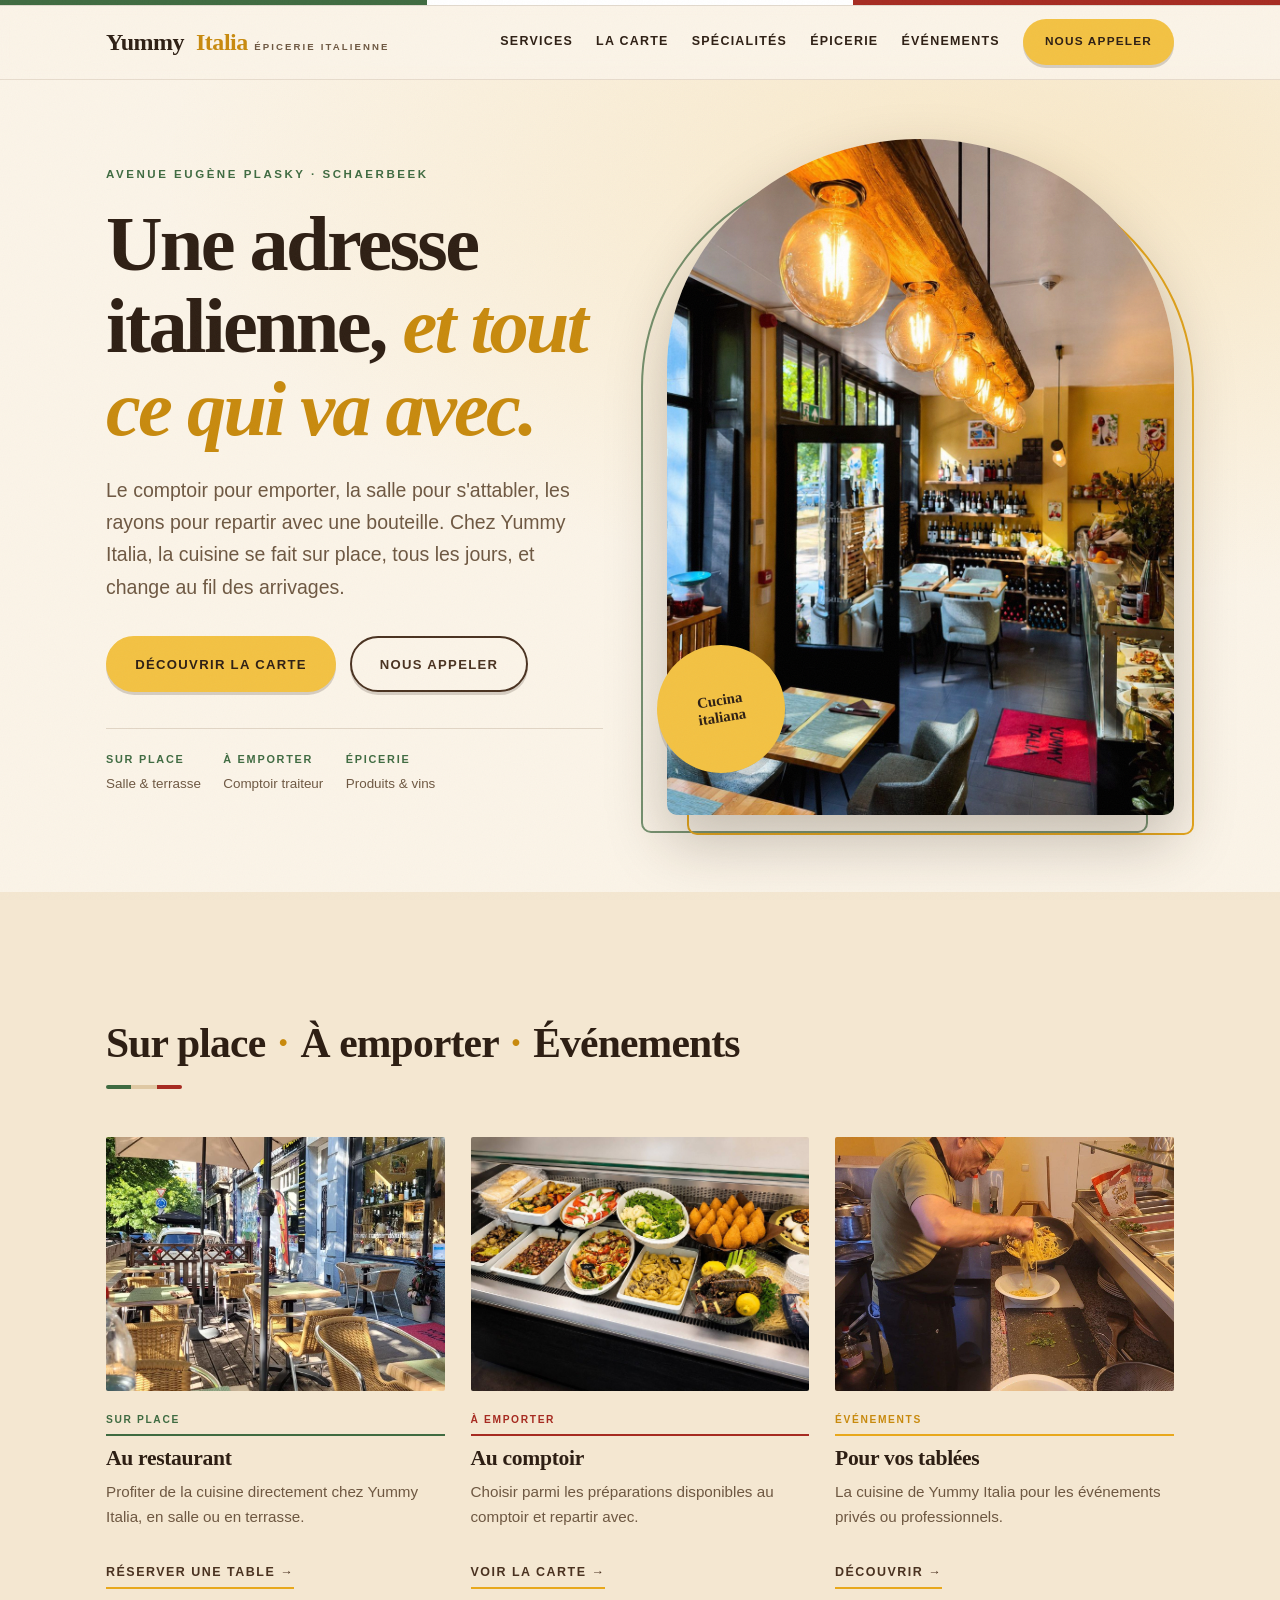
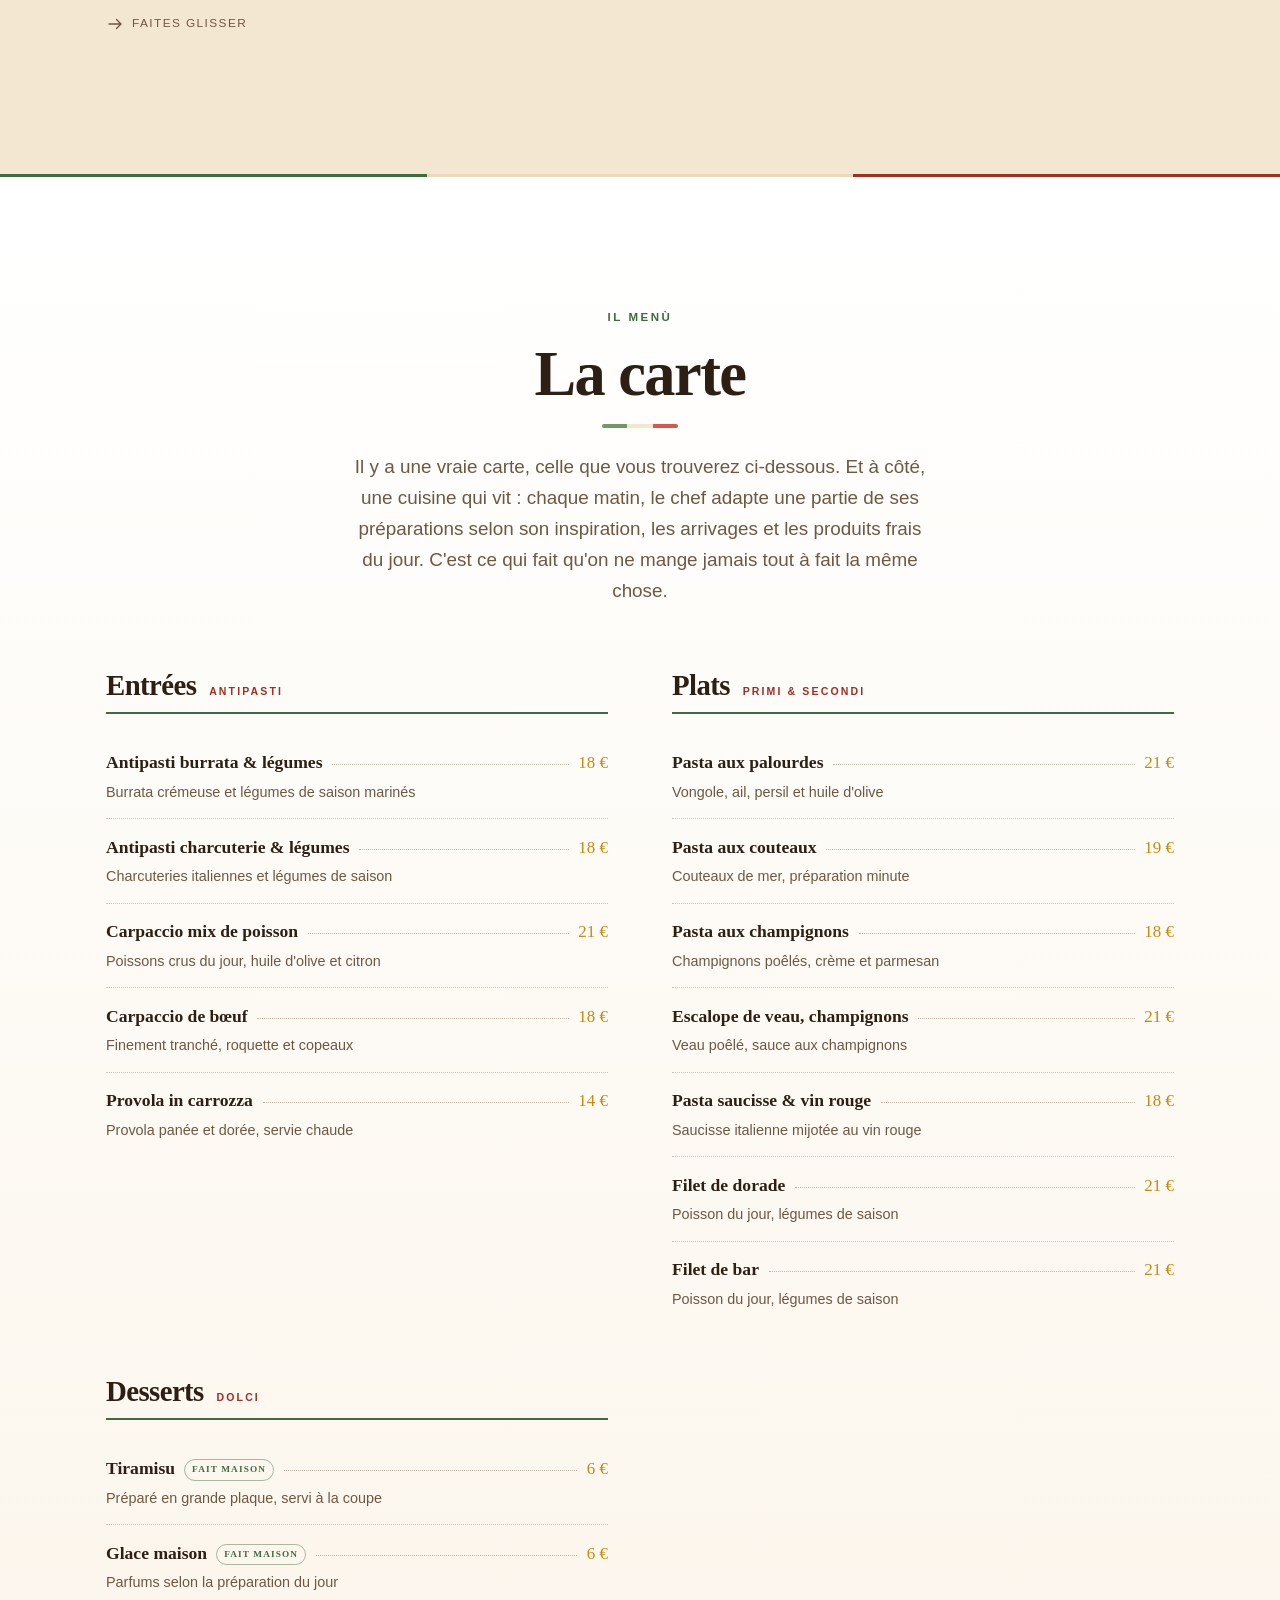
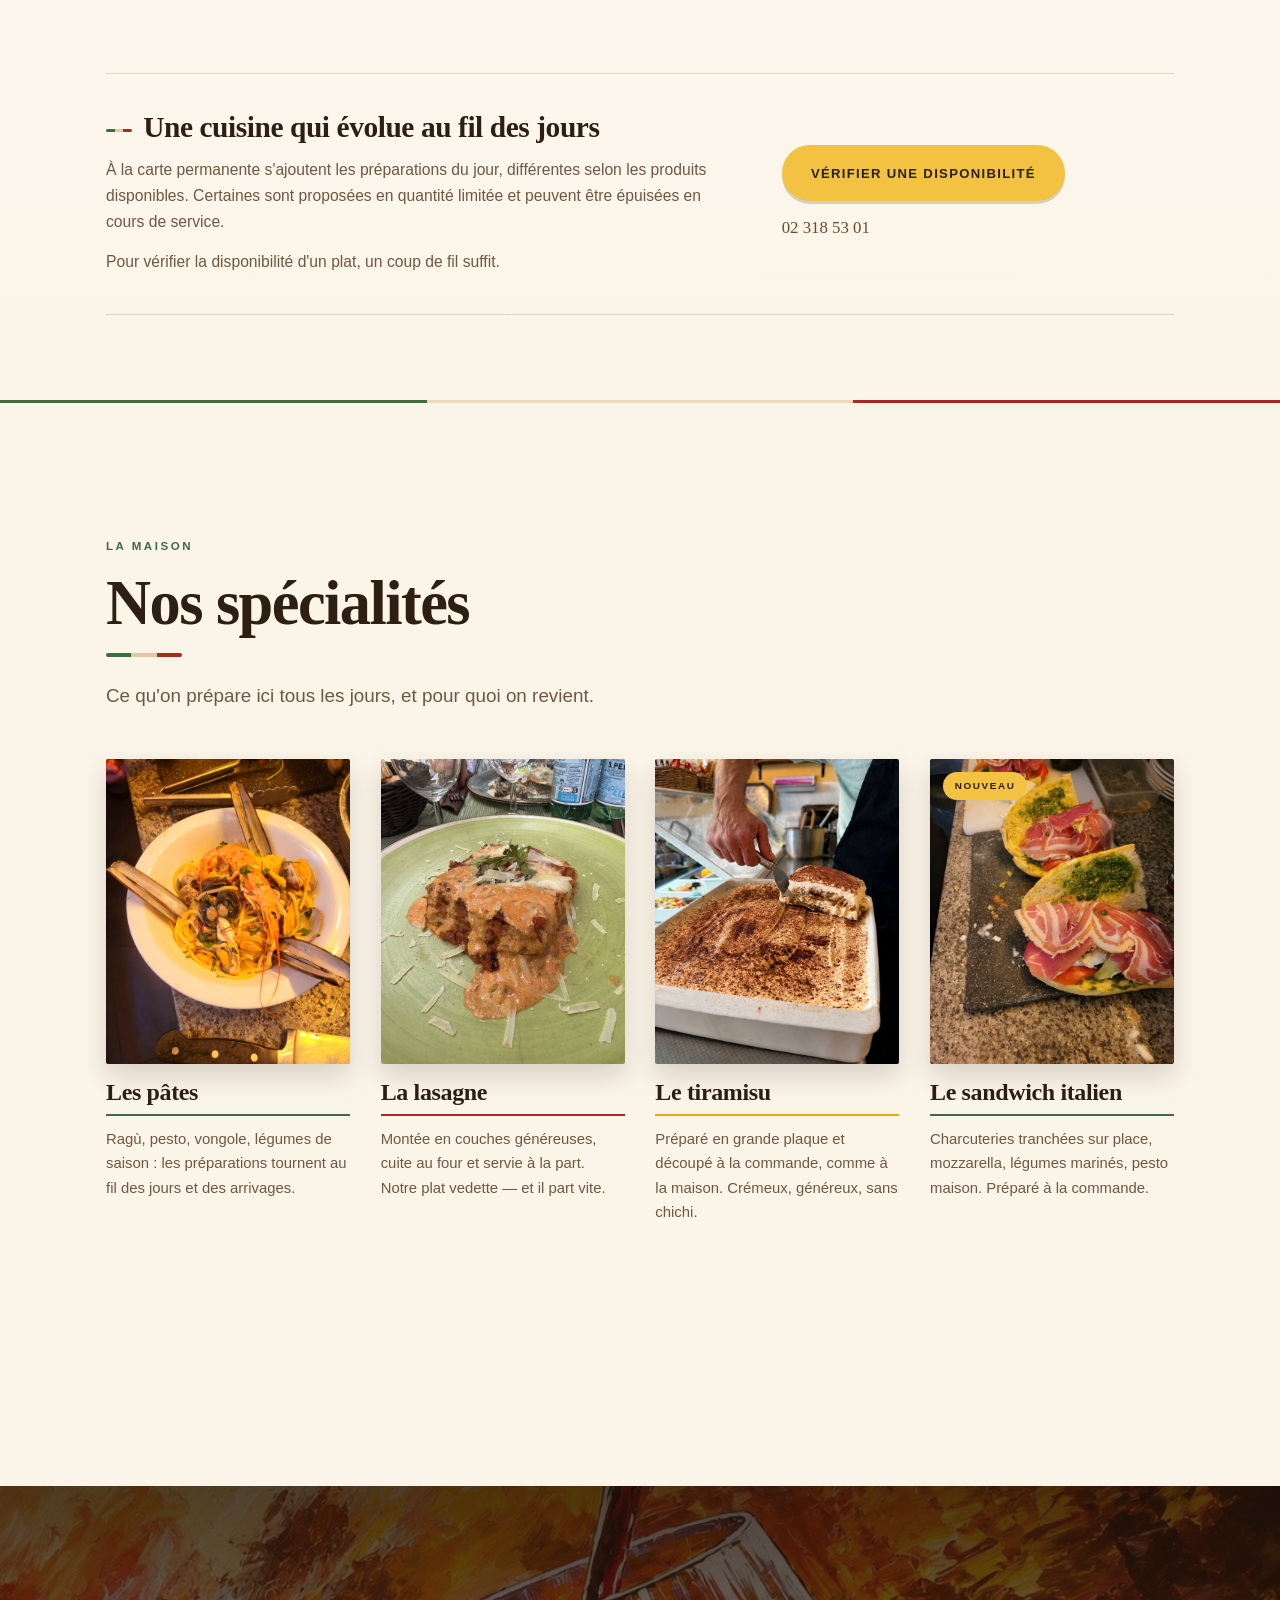
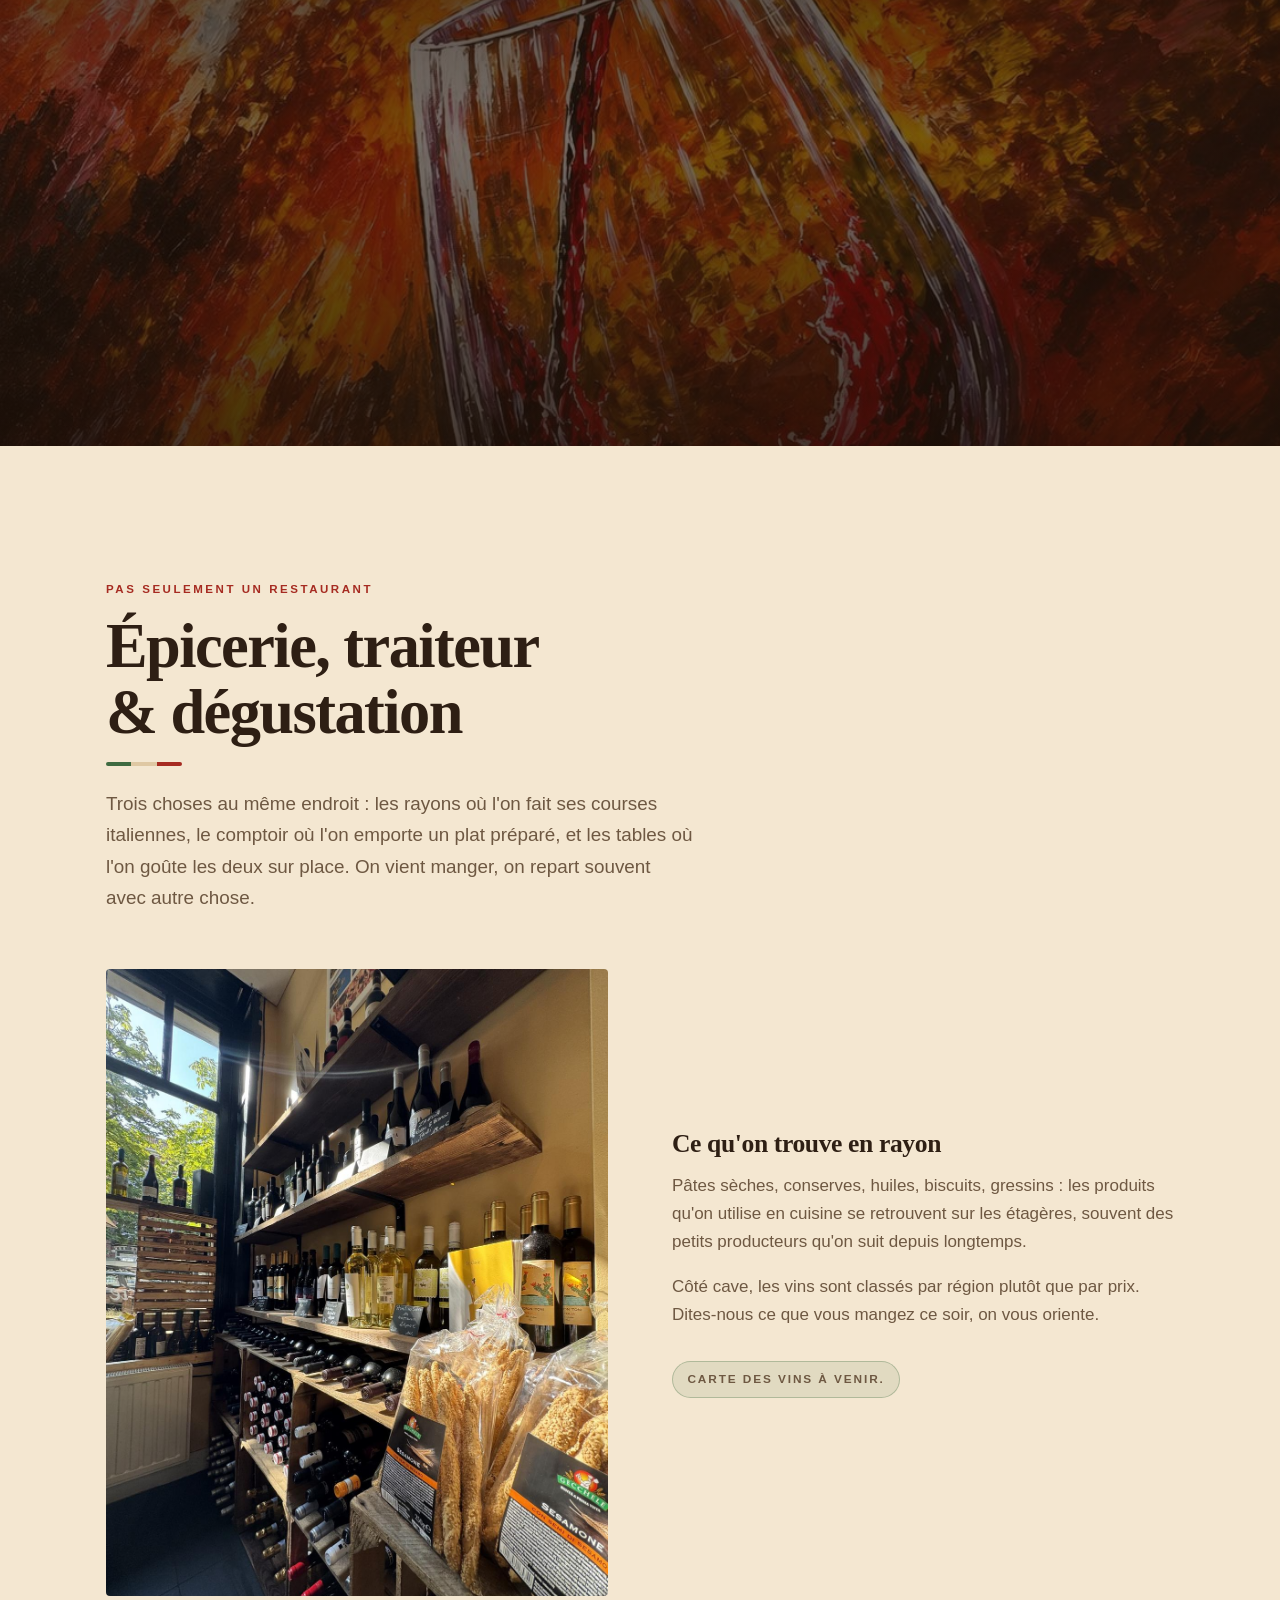
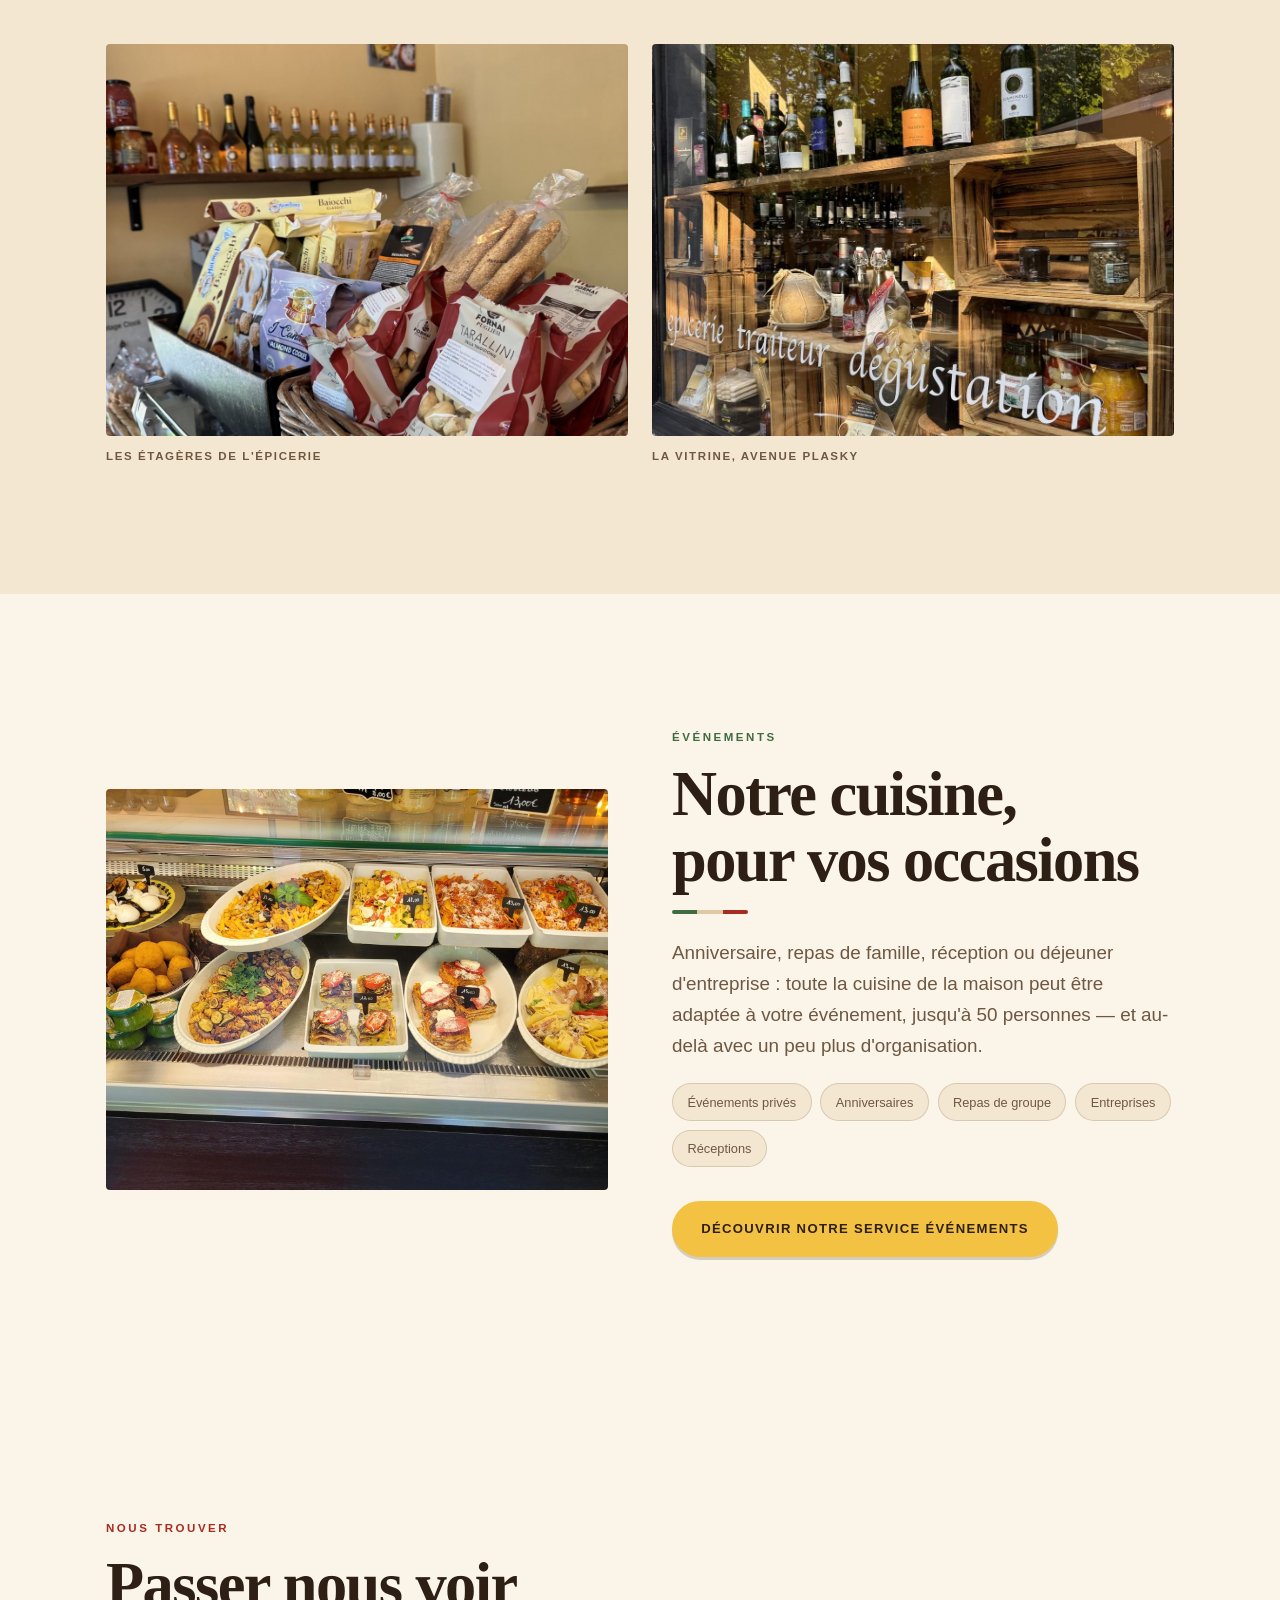
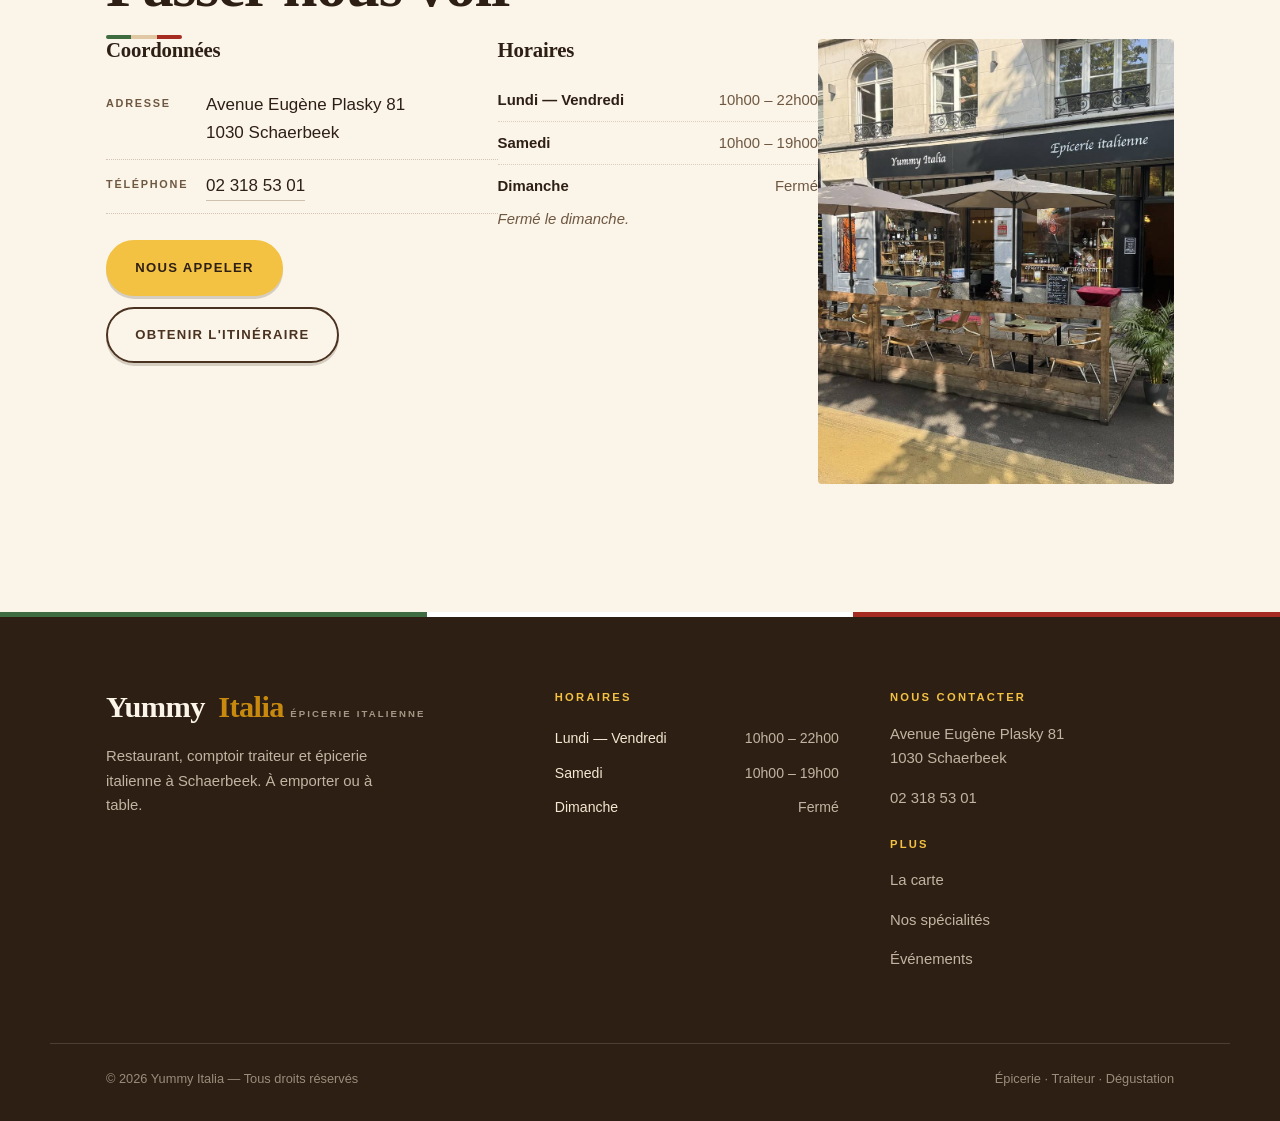
==== commit df5e2776: "Page Evenements redessinee + photos du restaurant" ====
--- a/index.html
+++ b/index.html
@@ -3,11 +3,11 @@
 <head>
   <meta charset="utf-8">
   <meta name="viewport" content="width=device-width, initial-scale=1">
-  <title>Yummy Italia — Restaurant &amp; Traiteur italien à Bruxelles</title>
-  <meta name="description" content="Yummy Italia, trattoria familiale à Bruxelles : pâtes fraîches faites maison, desserts frais du jour. Sur place, à emporter ou en traiteur pour vos événements.">
-
-  <meta property="og:title" content="Yummy Italia — Restaurant & Traiteur italien à Bruxelles">
-  <meta property="og:description" content="Pâtes fraîches faites maison, produits frais, cuisine italienne authentique. Restaurant et service traiteur à Bruxelles.">
+  <title>Yummy Italia — Restaurant, comptoir &amp; épicerie italienne à Schaerbeek</title>
+  <meta name="description" content="Yummy Italia, Avenue Eugène Plasky à Schaerbeek : cuisine italienne à emporter au comptoir ou à table. Pâtes, lasagne et tiramisu maison, sandwichs italiens, épicerie et vins. Événements jusqu'à 50 personnes et au-delà.">
+
+  <meta property="og:title" content="Yummy Italia — Restaurant, comptoir & épicerie italienne">
+  <meta property="og:description" content="Pâtes, lasagne, tiramisu, sandwichs italiens. À emporter au comptoir ou à table, à Schaerbeek.">
   <meta property="og:type" content="restaurant">
   <meta property="og:locale" content="fr_BE">
   <meta property="og:image" content="og-image.jpg">
@@ -17,16 +17,60 @@
   <link rel="preconnect" href="https://fonts.gstatic.com" crossorigin>
   <link href="https://fonts.googleapis.com/css2?family=Fraunces:ital,opsz,wght,SOFT,WONK@0,9..144,400..800,0..100,0..1;1,9..144,400..800,0..100,0..1&family=Karla:wght@400;500;700&display=swap" rel="stylesheet">
   <link rel="stylesheet" href="style.css">
+
+  <!-- Données structurées : identité et informations pratiques du restaurant.
+       Elles reprennent exactement ce qui est affiché sur le site. -->
+  <script type="application/ld+json">
+  {
+    "@context": "https://schema.org",
+    "@type": "Restaurant",
+    "name": "Yummy Italia",
+    "description": "Restaurant, comptoir traiteur et épicerie italienne à Schaerbeek, Bruxelles.",
+    "servesCuisine": "Italienne",
+    "url": "https://yummy-italia.com/",
+    "telephone": "+3223185301",
+    "priceRange": "€€",
+    "address": {
+      "@type": "PostalAddress",
+      "streetAddress": "Avenue Eugène Plasky 81",
+      "postalCode": "1030",
+      "addressLocality": "Schaerbeek",
+      "addressRegion": "Bruxelles",
+      "addressCountry": "BE"
+    },
+    "openingHoursSpecification": [
+      {
+        "@type": "OpeningHoursSpecification",
+        "dayOfWeek": ["Monday", "Tuesday", "Wednesday", "Thursday", "Friday"],
+        "opens": "10:00",
+        "closes": "22:00"
+      },
+      {
+        "@type": "OpeningHoursSpecification",
+        "dayOfWeek": "Saturday",
+        "opens": "10:00",
+        "closes": "19:00"
+      }
+    ],
+    "hasMenu": "https://yummy-italia.com/#carte",
+    "acceptsReservations": "https://yummy-italia.com/#contact",
+    "makesOffer": {
+      "@type": "Offer",
+      "name": "Service traiteur italien pour événements",
+      "url": "https://yummy-italia.com/evenements.html",
+      "areaServed": { "@type": "City", "name": "Bruxelles" }
+    }
+  }
+  </script>
 </head>
 <body>
 
-  <!-- Élément signature : le ruban « tagliatelle » en haut de page -->
-  <span class="ruban ruban--haut" aria-hidden="true"></span>
+  <span class="filet-haut" aria-hidden="true"></span>
 
   <!-- ============ EN-TÊTE ============ -->
   <header class="entete">
     <div class="wrap entete__inner">
-      <a class="logo" href="index.html">Yummy&nbsp;<span>Italia</span> <small>Bruxelles</small></a>
+      <a class="logo" href="index.html">Yummy&nbsp;<span>Italia</span> <small>Épicerie italienne</small></a>
 
       <button class="nav-burger" aria-label="Ouvrir le menu" aria-expanded="false" aria-controls="nav-principale">
         <svg width="26" height="26" viewBox="0 0 24 24" fill="none" stroke="currentColor" stroke-width="2" stroke-linecap="round">
@@ -35,11 +79,12 @@
       </button>
 
       <nav class="nav" id="nav-principale" aria-label="Navigation principale">
+        <a href="#services">Services</a>
+        <a href="#carte">La carte</a>
         <a href="#specialites">Spécialités</a>
-        <a href="#menu">La carte</a>
-        <a href="#vins">Les vins</a>
-        <a href="evenements.html">Événements &amp; Traiteur</a>
-        <a href="#contact" class="btn btn--jaune">Réserver</a>
+        <a href="#epicerie">Épicerie</a>
+        <a href="evenements.html">Événements</a>
+        <a href="tel:" data-lien="telephone" class="btn btn--jaune">Nous appeler</a>
       </nav>
     </div>
   </header>
@@ -50,195 +95,335 @@
     <section class="hero">
       <div class="wrap hero__grid">
         <div class="hero__texte">
-          <span class="eyebrow">Trattoria familiale · Bruxelles</span>
-          <h1 class="hero__titre">La cuisine<br>italienne, <em>faite<br>à la maison.</em></h1>
+          <span class="eyebrow">Avenue Eugène Plasky · Schaerbeek</span>
+          <h1 class="hero__titre">Une adresse<br>italienne, <em>et tout<br>ce qui va avec.</em></h1>
           <p class="hero__accroche">
-            Des pâtes fraîches roulées chaque matin, des produits choisis chez nos
-            producteurs, des desserts préparés le jour même. Rien de congelé, rien de pressé —
-            juste la vraie cuisine italienne, comme chez nous.
+            Le comptoir pour emporter, la salle pour s'attabler, les rayons pour
+            repartir avec une bouteille. Chez Yummy Italia, la cuisine se fait
+            sur place, tous les jours, et change au fil des arrivages.
           </p>
           <div class="hero__cta">
-            <a href="#contact" class="btn btn--jaune">Réserver une table</a>
-            <a href="#contact" class="btn btn--ligne">Commander à emporter</a>
+            <a href="#carte" class="btn btn--jaune">Découvrir la carte</a>
+            <a href="tel:" data-lien="telephone" class="btn btn--ligne">Nous appeler</a>
+          </div>
+
+          <div class="hero__reperes">
+            <div class="hero__repere"><b>Sur place</b>Salle &amp; terrasse</div>
+            <div class="hero__repere"><b>À emporter</b>Comptoir traiteur</div>
+            <div class="hero__repere"><b>Épicerie</b>Produits &amp; vins</div>
           </div>
         </div>
 
         <div class="hero__visuel">
-          <div class="hero__cadre" aria-hidden="true"></div>
-          <div class="photo hero__photo">
-            <img src="hero-restaurant.jpg" alt="Salle du restaurant Yummy Italia" onload="this.classList.add('chargee')">
-            <div class="photo__ph">
-              <svg width="30" height="30" viewBox="0 0 24 24" fill="none" stroke="currentColor" stroke-width="1.6">
-                <rect x="3" y="4" width="18" height="16" rx="2"/><circle cx="8.5" cy="9.5" r="1.6"/>
-                <path d="M21 16l-5-5-5.5 5.5L8 14l-5 5"/>
-              </svg>
-              <b>Photo à ajouter</b>
-              <span>hero-restaurant.jpg</span>
-            </div>
-          </div>
-          <div class="pastille">Pâtes<br>fraîches<br>du jour</div>
-        </div>
-      </div>
-    </section>
-
-    <!-- Bandeau défilant -->
-    <div class="bandeau" aria-hidden="true">
-      <div class="bandeau__piste">
-        <span>
-          Pâtes fraîches faites maison <i>&#9679;</i> Produits frais de saison <i>&#9679;</i>
-          Desserts du jour <i>&#9679;</i> Sur place ou à emporter <i>&#9679;</i>
-          Traiteur jusqu'à 50 personnes <i>&#9679;</i> Toute la région bruxelloise <i>&#9679;</i>
-        </span>
-        <span>
-          Pâtes fraîches faites maison <i>&#9679;</i> Produits frais de saison <i>&#9679;</i>
-          Desserts du jour <i>&#9679;</i> Sur place ou à emporter <i>&#9679;</i>
-          Traiteur jusqu'à 50 personnes <i>&#9679;</i> Toute la région bruxelloise <i>&#9679;</i>
-        </span>
-      </div>
-    </div>
-
-    <!-- ============ 2. SPÉCIALITÉS DU CHEF ============ -->
+          <div class="arche-contour arche-contour--vert" aria-hidden="true"></div>
+          <div class="arche-contour" aria-hidden="true"></div>
+          <div class="arche">
+            <img src="salle-interieur.jpg" alt="La salle de Yummy Italia : tables, cave à vins et comptoir traiteur" onerror="this.classList.add('introuvable')">
+          </div>
+          <div class="pastille">Cucina<br>italiana</div>
+        </div>
+      </div>
+    </section>
+
+    <!-- ============ 2. SERVICES ============ -->
+    <section class="section section--serree services-section" id="services">
+      <div class="wrap">
+        <h2 class="services__intro apparait">
+          Sur place <span aria-hidden="true">·</span> À emporter <span aria-hidden="true">·</span> Événements
+        </h2>
+        <span class="filet apparait" aria-hidden="true"></span>
+
+        <div class="carrousel apparait">
+
+          <article class="carrousel__item">
+            <div class="photo carrousel__photo">
+              <img src="terrasse.jpg" alt="La terrasse et la salle du restaurant Yummy Italia" loading="lazy" onerror="this.classList.add('introuvable')">
+              <div class="photo__ph"><b>Photo</b><span>terrasse.jpg</span></div>
+            </div>
+            <div class="carrousel__corps">
+              <span class="carrousel__tag">Sur place</span>
+              <h3>Au restaurant</h3>
+              <p>Profiter de la cuisine directement chez Yummy Italia, en salle ou en terrasse.</p>
+              <a href="tel:" data-lien="telephone" class="lien-fleche">Réserver une table →</a>
+            </div>
+          </article>
+
+          <article class="carrousel__item">
+            <div class="photo carrousel__photo">
+              <img src="comptoir.jpg" alt="Le comptoir traiteur garni de plats du jour" loading="lazy" onerror="this.classList.add('introuvable')">
+              <div class="photo__ph"><b>Photo</b><span>comptoir.jpg</span></div>
+            </div>
+            <div class="carrousel__corps">
+              <span class="carrousel__tag">À emporter</span>
+              <h3>Au comptoir</h3>
+              <p>Choisir parmi les préparations disponibles au comptoir et repartir avec.</p>
+              <a href="#carte" class="lien-fleche">Voir la carte →</a>
+            </div>
+          </article>
+
+          <article class="carrousel__item">
+            <div class="photo carrousel__photo">
+              <img src="chef.jpg" alt="Le chef dresse une assiette de pâtes en cuisine" loading="lazy" onerror="this.classList.add('introuvable')">
+              <div class="photo__ph"><b>Photo</b><span>chef.jpg</span></div>
+            </div>
+            <div class="carrousel__corps">
+              <span class="carrousel__tag">Événements</span>
+              <h3>Pour vos tablées</h3>
+              <p>La cuisine de Yummy Italia pour les événements privés ou professionnels.</p>
+              <a href="evenements.html" class="lien-fleche">Découvrir →</a>
+            </div>
+          </article>
+
+        </div>
+
+        <p class="indice-glisser apparait">
+          <svg width="18" height="18" viewBox="0 0 24 24" fill="none" stroke="currentColor" stroke-width="1.8" stroke-linecap="round" aria-hidden="true">
+            <path d="M4 12h16M14 6l6 6-6 6"/>
+          </svg>
+          Faites glisser
+        </p>
+      </div>
+    </section>
+
+    <!-- ============ 3. LA CARTE ============ -->
+    <section class="section carte" id="carte">
+      <div class="wrap">
+        <div class="apparait centre">
+          <span class="eyebrow">Il menù</span>
+          <h2 class="titre-section">La carte</h2>
+          <span class="filet filet--clair" aria-hidden="true"></span>
+          <p class="chapo">
+            Il y a une vraie carte, celle que vous trouverez ci-dessous. Et à côté,
+            une cuisine qui vit : chaque matin, le chef adapte une partie de ses
+            préparations selon son inspiration, les arrivages et les produits frais
+            du jour. C'est ce qui fait qu'on ne mange jamais tout à fait la même chose.
+          </p>
+        </div>
+
+        <!-- Rempli automatiquement depuis menu-data.js → menu -->
+        <div class="carte-grid apparait" id="menu-liste"></div>
+
+        <aside class="encart apparait">
+          <div class="encart__texte">
+            <h3>Une cuisine qui évolue au fil des jours</h3>
+            <p>
+              À la carte permanente s'ajoutent les préparations du jour, différentes
+              selon les produits disponibles. Certaines sont proposées en quantité
+              limitée et peuvent être épuisées en cours de service.
+            </p>
+            <p>
+              Pour vérifier la disponibilité d'un plat, un coup de fil suffit.
+            </p>
+          </div>
+          <div class="encart__action">
+            <a href="tel:" data-lien="telephone" class="btn btn--jaune">Vérifier une disponibilité</a>
+            <span class="encart__tel" data-info="telephone"></span>
+          </div>
+        </aside>
+      </div>
+    </section>
+
+    <!-- ============ 4. NOS SPÉCIALITÉS ============ -->
     <section class="section" id="specialites">
       <div class="wrap">
         <div class="apparait">
-          <span class="eyebrow">Le savoir-faire de la maison</span>
-          <h2 class="titre-section">Les spécialités du chef</h2>
-          <span class="ruban-court" aria-hidden="true"></span>
+          <span class="eyebrow">La maison</span>
+          <h2 class="titre-section">Nos spécialités</h2>
+          <span class="filet" aria-hidden="true"></span>
           <p class="chapo">
-            Tout part de la farine et des œufs. Nos pâtes sont pétries et découpées sur place
-            chaque matin, nos sauces mijotent lentement, et nos desserts sortent frais du
-            laboratoire le jour même où vous les mangez.
-          </p>
-        </div>
-
-        <!-- Rempli automatiquement depuis menu-data.js → specialites -->
-        <div class="grille-cards apparait" id="specialites-liste"></div>
-      </div>
-    </section>
-
-    <!-- ============ 3. RESTAURANT & TRAITEUR ============ -->
-    <section class="section services" id="services">
-      <div class="wrap">
-        <div class="apparait centre">
-          <span class="eyebrow eyebrow--rouge">Trois façons de nous goûter</span>
-          <h2 class="titre-section">Chez nous, ou chez vous</h2>
-          <span class="ruban-court" aria-hidden="true"></span>
-        </div>
-
-        <div class="services__grid apparait">
-          <article class="service">
-            <div class="service__num">01</div>
-            <h3>Manger au restaurant</h3>
-            <p>Poussez la porte, installez-vous. Une salle chaleureuse au cœur de Bruxelles pour un déjeuner rapide, un dîner à deux ou un repas de famille.</p>
-            <ul>
-              <li>Réservation conseillée le week-end</li>
-              <li>Menu du midi en semaine</li>
-              <li>Groupes accueillis sur demande</li>
-            </ul>
-            <a href="#contact" class="btn">Réserver une table</a>
-          </article>
-
-          <article class="service">
-            <div class="service__num">02</div>
-            <h3>Commander à emporter</h3>
-            <p>Toute notre carte est disponible à emporter. Vous appelez, on prépare, vous passez récupérer — c'est chaud, c'est frais, c'est prêt.</p>
-            <ul>
-              <li>Commande par téléphone</li>
-              <li>Prêt en 20 à 30 minutes</li>
-              <li>Emballages adaptés aux plats chauds</li>
-            </ul>
-            <a href="#contact" class="btn btn--ligne">Passer commande</a>
-          </article>
-
-          <article class="service">
-            <div class="service__num">03</div>
-            <h3>Faire appel au traiteur</h3>
-            <p>Mariage, anniversaire, réception d'entreprise : on apporte la cuisine chez vous, partout à Bruxelles, jusqu'à 50 personnes.</p>
-            <ul>
-              <li>Toute la carte disponible en formule traiteur</li>
-              <li>Du petit comité au grand jour</li>
-              <li>Devis gratuit sous 48h</li>
-            </ul>
-            <a href="evenements.html" class="btn btn--ligne">Découvrir le traiteur</a>
-          </article>
-        </div>
-      </div>
-    </section>
-
-    <!-- ============ 4. LA CARTE ============ -->
-    <section class="section carte" id="menu">
-      <div class="wrap">
-        <div class="apparait centre">
-          <span class="eyebrow">Il menù</span>
-          <h2 class="titre-section">La carte du restaurant</h2>
-          <span class="ruban-court" aria-hidden="true"></span>
-          <p class="chapo">
-            Une carte courte, qui change au fil des saisons et des arrivages.
-            Tous nos plats sont disponibles sur place, à emporter et en formule traiteur.
-          </p>
-        </div>
-
-        <!-- Rempli automatiquement depuis menu-data.js → menu -->
-        <div class="carte-grid apparait" id="menu-liste"></div>
-
-        <p class="carte__note">
-          Une allergie, une intolérance, un régime particulier ? Dites-le nous en salle ou
-          à la commande, on s'adapte.
+            Ce qu'on prépare ici tous les jours, et pour quoi on revient.
+          </p>
+        </div>
+
+        <div class="specs apparait">
+
+          <article class="spec-item">
+            <div class="photo spec-item__photo">
+              <img src="specialite-pates.jpg" alt="Orecchiette au ragù et parmesan" loading="lazy" onerror="this.classList.add('introuvable')">
+              <div class="photo__ph"><b>Photo</b><span>specialite-pates.jpg</span></div>
+            </div>
+            <h3>Les pâtes</h3>
+            <p>Ragù, pesto, vongole, légumes de saison : les préparations tournent au fil des jours et des arrivages.</p>
+          </article>
+
+          <article class="spec-item">
+            <div class="photo spec-item__photo">
+              <img src="specialite-lasagne.jpg" alt="Part de lasagne bolognaise gratinée" loading="lazy" onerror="this.classList.add('introuvable')">
+              <div class="photo__ph"><b>Photo</b><span>specialite-lasagne.jpg</span></div>
+            </div>
+            <h3>La lasagne</h3>
+            <p>Montée en couches généreuses, cuite au four et servie à la part. Notre plat vedette — et il part vite.</p>
+          </article>
+
+          <article class="spec-item">
+            <div class="photo spec-item__photo">
+              <img src="dolci-tiramisu.jpg" alt="Le tiramisu maison, servi à la coupe depuis une grande plaque" loading="lazy" onerror="this.classList.add('introuvable')">
+              <div class="photo__ph"><b>Photo</b><span>dolci-tiramisu.jpg</span></div>
+            </div>
+            <h3>Le tiramisu</h3>
+            <p>Préparé en grande plaque et découpé à la commande, comme à la maison. Crémeux, généreux, sans chichi.</p>
+          </article>
+
+          <article class="spec-item">
+            <span class="spec-item__badge">Nouveau</span>
+            <div class="photo spec-item__photo">
+              <img src="sandwich-italien.jpg" alt="Sandwichs italiens garnis de charcuterie et de pesto" loading="lazy" onerror="this.classList.add('introuvable')">
+              <div class="photo__ph"><b>Photo</b><span>sandwich-italien.jpg</span></div>
+            </div>
+            <h3>Le sandwich italien</h3>
+            <p>Charcuteries tranchées sur place, mozzarella, légumes marinés, pesto maison. Préparé à la commande.</p>
+          </article>
+
+        </div>
+
+        <div class="specs__pied apparait">
+          <p class="et-aussi">
+            Et aussi, selon les jours : antipasti de légumes marinés, poissons frais,
+            arancini, glaces maison.
+          </p>
+          <a href="tel:" data-lien="telephone" class="btn btn--jaune">Vérifier une disponibilité</a>
+        </div>
+      </div>
+    </section>
+
+    <!-- ============ 5 bis. LE TABLEAU DU RESTAURANT ============ -->
+    <section class="bande-tableau" id="vini">
+      <div class="wrap apparait">
+        <span class="eyebrow">Vini italiani</span>
+        <h2>Le verre, la bouteille,<br>ou les deux</h2>
+        <span class="filet" aria-hidden="true"></span>
+        <p>
+          Une sélection de vins italiens choisis bouteille par bouteille. À boire
+          ici pendant votre repas, ou à emporter comme dans n'importe quelle bonne
+          cave — c'est le même rayon.
         </p>
-      </div>
-      <span class="ruban ruban--creme" aria-hidden="true" style="margin-top:3rem"></span>
-    </section>
-
-    <!-- ============ 5. CARTE DES VINS ============ -->
-    <section class="section" id="vins">
+        <p class="bande-tableau__credit">Le tableau accroché dans la salle</p>
+      </div>
+    </section>
+
+    <!-- ============ 6. ÉPICERIE & VINS ============ -->
+    <section class="section epicerie" id="epicerie">
       <div class="wrap">
         <div class="apparait">
-          <span class="eyebrow">La cantina</span>
-          <h2 class="titre-section">La carte des vins</h2>
-          <span class="ruban-court" aria-hidden="true"></span>
+          <span class="eyebrow eyebrow--rouge">Pas seulement un restaurant</span>
+          <h2 class="titre-section">Épicerie, traiteur<br>&amp; dégustation</h2>
+          <span class="filet" aria-hidden="true"></span>
           <p class="chapo">
-            Une sélection de vins italiens choisis pour accompagner nos plats, du verre simple
-            à la belle bouteille. Notre équipe se fera un plaisir de vous conseiller.
-          </p>
-        </div>
-
-        <!-- Rempli automatiquement depuis menu-data.js → vins -->
-        <div class="vins-grid apparait" id="vins-liste"></div>
-      </div>
-    </section>
-
-    <!-- ============ 6. CONTACT / RÉSERVATION ============ -->
-    <section class="section contact" id="contact">
-      <div class="wrap contact__grid">
-        <div class="apparait">
-          <span class="eyebrow">Nous trouver</span>
-          <h2 class="titre-section">Réserver ou commander</h2>
-          <span class="ruban-court" aria-hidden="true"></span>
+            Trois choses au même endroit : les rayons où l'on fait ses courses
+            italiennes, le comptoir où l'on emporte un plat préparé, et les tables
+            où l'on goûte les deux sur place. On vient manger, on repart souvent
+            avec autre chose.
+          </p>
+        </div>
+
+        <div class="duo apparait">
+          <div class="duo__photo">
+            <div class="photo">
+              <img src="cave-vins.jpg" alt="Les rayons de vins italiens" loading="lazy" onerror="this.classList.add('introuvable')">
+              <div class="photo__ph"><b>Photo</b><span>cave-vins.jpg</span></div>
+            </div>
+          </div>
+          <div class="duo__texte">
+            <h3>Ce qu'on trouve en rayon</h3>
+            <p>
+              Pâtes sèches, conserves, huiles, biscuits, gressins : les produits
+              qu'on utilise en cuisine se retrouvent sur les étagères, souvent des
+              petits producteurs qu'on suit depuis longtemps.
+            </p>
+            <p>
+              Côté cave, les vins sont classés par région plutôt que par prix.
+              Dites-nous ce que vous mangez ce soir, on vous oriente.
+            </p>
+            <p class="a-venir">Carte des vins à venir.</p>
+            <div class="vins-liste" id="vins-liste"></div>
+          </div>
+        </div>
+
+        <div class="mosaique mosaique--deux apparait">
+          <figure class="mosaique__item">
+            <div class="photo">
+              <img src="epicerie-produits.jpg" alt="Produits italiens en rayon : gressins, biscuits, conserves" loading="lazy" onerror="this.classList.add('introuvable')">
+              <div class="photo__ph"><b>Photo</b><span>epicerie-produits.jpg</span></div>
+            </div>
+            <figcaption>Les étagères de l'épicerie</figcaption>
+          </figure>
+          <figure class="mosaique__item">
+            <div class="photo">
+              <img src="epicerie-vitrine.jpg" alt="La vitrine : épicerie, traiteur, dégustation" loading="lazy" onerror="this.classList.add('introuvable')">
+              <div class="photo__ph"><b>Photo</b><span>epicerie-vitrine.jpg</span></div>
+            </div>
+            <figcaption>La vitrine, avenue Plasky</figcaption>
+          </figure>
+        </div>
+      </div>
+    </section>
+
+
+    <!-- ============ 7. ÉVÉNEMENTS — introduction ============ -->
+    <section class="section evt-teaser" id="evenements">
+      <div class="wrap evt-teaser__grid apparait">
+        <div class="evt-teaser__photo">
+          <div class="photo">
+            <img src="comptoir-vitrine.jpg" alt="Plateaux et préparations pour un événement" loading="lazy" onerror="this.classList.add('introuvable')">
+            <div class="photo__ph"><b>Photo</b><span>comptoir-vitrine.jpg</span></div>
+          </div>
+        </div>
+        <div class="evt-teaser__texte">
+          <span class="eyebrow">Événements</span>
+          <h2 class="titre-section">Notre cuisine,<br>pour vos occasions</h2>
+          <span class="filet" aria-hidden="true"></span>
           <p class="chapo">
-            Le plus simple, c'est de nous appeler : on prend votre table ou votre commande
-            à emporter directement au téléphone.
-          </p>
-          <ul class="contact__infos">
-            <li><b>Adresse</b><span data-adresse></span></li>
-            <li><b>Téléphone</b><a href="tel:" data-info="telephone"></a></li>
-            <li><b>E-mail</b><a href="mailto:" data-info="email"></a></li>
+            Anniversaire, repas de famille, réception ou déjeuner d'entreprise :
+            toute la cuisine de la maison peut être adaptée à votre événement,
+            jusqu'à 50 personnes — et au-delà avec un peu plus d'organisation.
+          </p>
+          <ul class="evt-teaser__points">
+            <li>Événements privés</li>
+            <li>Anniversaires</li>
+            <li>Repas de groupe</li>
+            <li>Entreprises</li>
+            <li>Réceptions</li>
           </ul>
           <div class="hero__cta">
-            <a href="tel:" data-lien="telephone" class="btn btn--jaune">Appeler le restaurant</a>
-            <a href="evenements.html" class="btn btn--ligne">Demander un devis traiteur</a>
-          </div>
-        </div>
-
+            <a href="evenements.html" class="btn btn--jaune">Découvrir notre service événements</a>
+          </div>
+        </div>
+      </div>
+    </section>
+
+    <!-- ============ 8. PASSER NOUS VOIR ============ -->
+    <section class="section contact" id="contact">
+      <div class="wrap">
         <div class="apparait">
-          <div class="photo contact__photo">
-            <img src="ambiance-salle.jpg" alt="Ambiance de la salle" loading="lazy" onload="this.classList.add('chargee')">
-            <div class="photo__ph">
-              <svg width="30" height="30" viewBox="0 0 24 24" fill="none" stroke="currentColor" stroke-width="1.6">
-                <rect x="3" y="4" width="18" height="16" rx="2"/><circle cx="8.5" cy="9.5" r="1.6"/>
-                <path d="M21 16l-5-5-5.5 5.5L8 14l-5 5"/>
-              </svg>
-              <b>Photo à ajouter</b>
-              <span>ambiance-salle.jpg</span>
+          <span class="eyebrow eyebrow--rouge">Nous trouver</span>
+          <h2 class="titre-section">Passer nous voir</h2>
+          <span class="filet" aria-hidden="true"></span>
+        </div>
+
+        <div class="contact__grid apparait">
+          <div class="contact__colonne">
+            <h3>Coordonnées</h3>
+            <ul class="contact__infos">
+              <li><b>Adresse</b><span data-adresse></span></li>
+              <li><b>Téléphone</b><a href="tel:" data-info="telephone"></a></li>
+              <li><b>E-mail</b><a href="mailto:" data-info="email"></a></li>
+            </ul>
+            <div class="contact__boutons">
+              <a href="tel:" data-lien="telephone" class="btn btn--jaune">Nous appeler</a>
+              <a href="#" data-itineraire class="btn btn--ligne">Obtenir l'itinéraire</a>
+            </div>
+          </div>
+
+          <div class="contact__colonne">
+            <h3>Horaires</h3>
+            <ul class="horaires-liste" data-horaires></ul>
+            <p class="note-douce">Fermé le dimanche.</p>
+          </div>
+
+          <div class="contact__colonne contact__colonne--photo">
+            <div class="photo">
+              <img src="facade-terrasse.jpg" alt="La façade de Yummy Italia et sa terrasse" loading="lazy" onerror="this.classList.add('introuvable')">
+              <div class="photo__ph"><b>Photo</b><span>facade-terrasse.jpg</span></div>
             </div>
           </div>
         </div>
@@ -249,12 +434,13 @@
 
   <!-- ============ PIED DE PAGE ============ -->
   <footer class="pied">
+    <span class="filet-haut filet-haut--pied" aria-hidden="true"></span>
     <div class="wrap pied__grid">
       <div>
-        <span class="logo">Yummy&nbsp;<span>Italia</span> <small>Bruxelles</small></span>
+        <span class="logo">Yummy&nbsp;<span>Italia</span> <small>Épicerie italienne</small></span>
         <p style="margin-top:1.1rem;max-width:34ch">
-          Restaurant et traiteur italien à Bruxelles. Pâtes fraîches faites maison,
-          produits frais, desserts du jour.
+          Restaurant, comptoir traiteur et épicerie italienne à Schaerbeek.
+          À emporter ou à table.
         </p>
         <div class="reseaux">
           <a data-lien="instagram" href="#" aria-label="Instagram" target="_blank" rel="noopener">
@@ -281,14 +467,15 @@
         <p><a href="tel:" data-info="telephone"></a></p>
         <p><a href="mailto:" data-info="email"></a></p>
         <h4 style="margin-top:1.8rem">Plus</h4>
-        <p><a href="evenements.html">Événements &amp; Traiteur</a></p>
-        <p><a href="#menu">La carte</a></p>
+        <p><a href="#carte">La carte</a></p>
+        <p><a href="#specialites">Nos spécialités</a></p>
+        <p><a href="evenements.html">Événements</a></p>
       </div>
     </div>
 
     <div class="wrap pied__bas">
       <span>© <span data-annee></span> Yummy Italia — Tous droits réservés</span>
-      <span>Fait maison, à Bruxelles</span>
+      <span>Épicerie · Traiteur · Dégustation</span>
     </div>
   </footer>
 
--- a/style.css
+++ b/style.css
@@ -2,7 +2,7 @@
    YUMMY ITALIA — Feuille de style principale
    Design system : tons beige / jaune chaud / brun,
    accents verts et rouges italiens utilisés avec parcimonie.
-   Élément signature : le ruban « tagliatelle » ondulé.
+   Élément signature : le filet tricolore italien.
    ============================================================ */
 
 /* ---------- 1. VARIABLES ---------- */
@@ -24,8 +24,10 @@
   --jaune-600: #C88A0E;
 
   /* Accents italiens — usage très parcimonieux */
-  --vert: #4E7A46;
-  --rouge: #B23A26;
+  --vert: #3F6B41;
+  --vert-clair: #6E9A63;
+  --rouge: #A62B21;
+  --creme: #FFFFFF;
 
   --texte: var(--brun-900);
   --texte-doux: #6E5842;
@@ -72,6 +74,7 @@
 }
 
 /* ---------- 3. UTILITAIRES ---------- */
+.section--serree { padding-block: clamp(3rem, 7vw, 5.5rem); }
 .wrap { width: 100%; max-width: var(--max); margin-inline: auto; padding-inline: var(--gutter); }
 .wrap--large { max-width: 1400px; }
 .sr-only {
@@ -80,32 +83,49 @@
 }
 .section { padding-block: var(--section-y); position: relative; }
 
-/* ---------- 4. ÉLÉMENT SIGNATURE : LE RUBAN TAGLIATELLE ---------- */
-.ruban {
-  display: block; width: 100%; height: 14px;
-  background-repeat: repeat-x;
-  background-size: 84px 14px;
-  background-image: url("data:image/svg+xml,%3Csvg xmlns='http://www.w3.org/2000/svg' width='84' height='14' viewBox='0 0 84 14'%3E%3Cpath d='M0 7c7-7 14-7 21 0s14 7 21 0 14-7 21 0 14 7 21 0' fill='none' stroke='%23E8A81C' stroke-width='3.4' stroke-linecap='round'/%3E%3C/svg%3E");
-}
-.ruban--brun {
-  background-image: url("data:image/svg+xml,%3Csvg xmlns='http://www.w3.org/2000/svg' width='84' height='14' viewBox='0 0 84 14'%3E%3Cpath d='M0 7c7-7 14-7 21 0s14 7 21 0 14-7 21 0 14 7 21 0' fill='none' stroke='%236B4A2B' stroke-width='3.4' stroke-linecap='round'/%3E%3C/svg%3E");
-}
-.ruban--creme {
-  background-image: url("data:image/svg+xml,%3Csvg xmlns='http://www.w3.org/2000/svg' width='84' height='14' viewBox='0 0 84 14'%3E%3Cpath d='M0 7c7-7 14-7 21 0s14 7 21 0 14-7 21 0 14 7 21 0' fill='none' stroke='%23F4E7D1' stroke-width='3.4' stroke-linecap='round'/%3E%3C/svg%3E");
-}
-.ruban--haut { position: fixed; top: 0; left: 0; z-index: 60; }
-
-/* Petit ruban court utilisé comme soulignement de titre */
-.ruban-court {
-  display: block; width: 84px; height: 14px; margin-top: .85rem;
-  background-repeat: repeat-x; background-size: 84px 14px;
-  background-image: url("data:image/svg+xml,%3Csvg xmlns='http://www.w3.org/2000/svg' width='84' height='14' viewBox='0 0 84 14'%3E%3Cpath d='M0 7c7-7 14-7 21 0s14 7 21 0 14-7 21 0 14 7 21 0' fill='none' stroke='%23E8A81C' stroke-width='3.4' stroke-linecap='round'/%3E%3C/svg%3E");
-}
-.centre .ruban-court { margin-inline: auto; }
+/* ---------- 4. ÉLÉMENT SIGNATURE : LE FILET TRICOLORE ----------
+   Trois segments vert / crème / rouge, courts et discrets.
+   Ils remplacent les anciennes vagues : c'est la signature
+   italienne du site, utilisée avec parcimonie. */
+.filet {
+  display: block; width: 76px; height: 4px; margin-top: 1.1rem;
+  border-radius: 2px; overflow: hidden;
+  background: linear-gradient(to right,
+    var(--vert) 0 33.33%,
+    var(--beige-400) 33.33% 66.66%,
+    var(--rouge) 66.66% 100%);
+}
+.centre .filet { margin-inline: auto; }
+.filet--clair {
+  background: linear-gradient(to right,
+    var(--vert-clair) 0 33.33%,
+    var(--beige-200) 33.33% 66.66%,
+    #D9564A 66.66% 100%);
+}
+
+/* Bande tricolore fine en haut de page */
+.filet-haut {
+  position: fixed; top: 0; left: 0; right: 0; z-index: 60;
+  height: 5px; box-shadow: 0 1px 0 rgba(46, 31, 20, .12);
+  background: linear-gradient(to right,
+    var(--vert) 0 33.33%,
+    var(--creme) 33.33% 66.66%,
+    var(--rouge) 66.66% 100%);
+}
+
+/* Séparateur pleine largeur entre deux sections */
+.separateur {
+  height: 3px; width: 100%;
+  background: linear-gradient(to right,
+    var(--vert) 0 33.33%,
+    var(--beige-300) 33.33% 66.66%,
+    var(--rouge) 66.66% 100%);
+  opacity: .85;
+}
 
 /* ---------- 5. EN-TÊTE / NAVIGATION ---------- */
 .entete {
-  position: sticky; top: 14px; z-index: 50;
+  position: sticky; top: 5px; z-index: 50;
   background: rgba(251, 244, 232, .92);
   backdrop-filter: blur(10px);
   border-bottom: 1px solid rgba(107, 74, 43, .14);
@@ -125,15 +145,16 @@
   font-family: var(--corps); font-size: .6rem; font-weight: 700;
   letter-spacing: .22em; text-transform: uppercase; color: var(--texte-doux);
 }
-.nav { display: flex; align-items: center; gap: clamp(1rem, 2.4vw, 2rem); }
+.nav { display: flex; align-items: center; gap: clamp(.9rem, 1.8vw, 1.7rem); }
 .nav a {
-  text-decoration: none; font-size: .82rem; font-weight: 600;
+  text-decoration: none; font-size: .78rem; font-weight: 600; white-space: nowrap;
   letter-spacing: .1em; text-transform: uppercase;
   padding-block: .35rem; border-bottom: 2px solid transparent;
   transition: border-color .2s, color .2s;
 }
 .nav a:hover { border-color: var(--jaune-500); }
 .nav a.actif { border-color: var(--brun-700); }
+.nav .btn { padding: .7rem 1.25rem; font-size: .74rem; }
 .nav-burger {
   display: none; background: none; border: 0; cursor: pointer;
   padding: .5rem; color: var(--brun-800);
@@ -178,11 +199,11 @@
 
 /* ---------- 8. PLACEHOLDERS PHOTO ---------- */
 .photo { position: relative; overflow: hidden; background: var(--beige-300); }
-.photo img { width: 100%; height: 100%; object-fit: cover; opacity: 0; transition: opacity .35s ease; }
-.photo img.chargee { opacity: 1; }
+.photo img { width: 100%; height: 100%; object-fit: cover; }
+.photo img.introuvable { visibility: hidden; }
 .photo__ph {
   position: absolute; inset: 0;
-  display: flex; flex-direction: column; align-items: center; justify-content: center;
+  display: none; flex-direction: column; align-items: center; justify-content: center;
   gap: .6rem; text-align: center; padding: 1.25rem;
   background:
     repeating-linear-gradient(45deg, rgba(107,74,43,.055) 0 12px, transparent 12px 24px),
@@ -190,8 +211,8 @@
   border: 2px dashed rgba(107, 74, 43, .35);
   color: var(--brun-700);
 }
-/* Dès que la vraie photo est chargée, le placeholder disparaît. */
-.photo img.chargee ~ .photo__ph { display: none; }
+/* Le placeholder n'apparaît que si le fichier photo est absent du dossier. */
+.photo img.introuvable ~ .photo__ph { display: flex; }
 .photo__ph svg { opacity: .5; }
 .photo__ph b {
   font-family: var(--corps); font-size: .68rem; font-weight: 700;
@@ -200,104 +221,390 @@
 .photo__ph span { font-size: .78rem; opacity: .8; word-break: break-word; }
 
 /* ---------- 9. HERO ---------- */
-.hero { position: relative; padding-top: clamp(2.5rem, 6vw, 5rem); padding-bottom: 0; overflow: hidden; }
-.hero::after {
-  content: ""; position: absolute; left: 0; right: 0; bottom: 0; height: 45%;
-  background: var(--beige-200); z-index: -1;
+.hero {
+  position: relative; overflow: hidden;
+  padding-top: clamp(2rem, 5vw, 4rem);
+  padding-bottom: clamp(3rem, 6vw, 5rem);
+  background:
+    radial-gradient(120% 90% at 82% 12%, rgba(232,168,28,.16) 0%, transparent 58%),
+    var(--beige-100);
 }
 .hero__grid {
-  display: grid; grid-template-columns: 1.05fr .95fr;
-  gap: clamp(2rem, 5vw, 4.5rem); align-items: end;
-}
-.hero__texte { padding-bottom: clamp(3rem, 7vw, 6rem); }
+  display: grid; grid-template-columns: 1fr 1.02fr;
+  gap: clamp(2rem, 5vw, 4.5rem); align-items: center;
+}
+.hero__texte { position: relative; z-index: 2; }
 .hero__titre {
-  font-size: clamp(2.9rem, 1.3rem + 6.4vw, 5.6rem);
-  letter-spacing: -.035em;
+  font-size: clamp(2.7rem, 1.2rem + 5.6vw, 4.9rem);
+  letter-spacing: -.035em; margin-top: .3rem;
   font-variation-settings: "SOFT" 40, "WONK" 1, "opsz" 120;
 }
 .hero__titre em {
   font-style: italic; color: var(--jaune-600);
   font-variation-settings: "SOFT" 60, "WONK" 1;
 }
-.hero__accroche { font-size: clamp(1.05rem, 1rem + .45vw, 1.28rem); max-width: 44ch; margin-top: 1.6rem; color: var(--texte-doux); }
-.hero__cta { display: flex; flex-wrap: wrap; gap: .9rem; margin-top: 2.2rem; }
+.hero__accroche {
+  font-size: clamp(1.02rem, 1rem + .4vw, 1.22rem); max-width: 46ch;
+  margin-top: 1.5rem; color: var(--texte-doux);
+}
+.hero__cta { display: flex; flex-wrap: wrap; gap: .9rem; margin-top: 2.1rem; }
+
+/* Repères pratiques sous les boutons */
+.hero__reperes {
+  display: flex; flex-wrap: wrap; gap: 1.4rem;
+  margin-top: 2.2rem; padding-top: 1.4rem;
+  border-top: 1px solid rgba(107, 74, 43, .18);
+}
+.hero__repere { font-size: .84rem; color: var(--texte-doux); }
+.hero__repere b {
+  display: block; font-size: .68rem; letter-spacing: .16em;
+  text-transform: uppercase; color: var(--vert); margin-bottom: .25rem;
+}
+
+/* L'arche : la photo devient une porte italienne */
 .hero__visuel { position: relative; }
-.hero__photo { aspect-ratio: 4 / 5; border-radius: 260px 260px 8px 8px; }
-.hero__cadre {
-  position: absolute; inset: 18px -18px -18px 18px; z-index: -1;
-  border: 2px solid var(--jaune-500); border-radius: 260px 260px 8px 8px;
-}
-
-/* Pastille rotative "signature" */
+.arche {
+  position: relative; z-index: 2;
+  aspect-ratio: 3 / 4;
+  border-radius: 50% 50% 10px 10px / 34% 34% 10px 10px;
+  overflow: hidden;
+  box-shadow: 0 26px 60px rgba(46, 31, 20, .26);
+}
+.arche img { width: 100%; height: 100%; object-fit: cover; }
+.arche img.introuvable { visibility: hidden; }
+/* Deux arches en contour, décalées : l'une verte, l'une jaune */
+.arche-contour {
+  position: absolute; inset: 0; z-index: 1;
+  border-radius: 50% 50% 10px 10px / 34% 34% 10px 10px;
+  border: 2px solid var(--jaune-500);
+  transform: translate(20px, 20px);
+}
+.arche-contour--vert {
+  border-color: rgba(63, 107, 65, .7);
+  transform: translate(-26px, 18px);
+}
+/* Pastille rotative « signature » */
 .pastille {
-  position: absolute; z-index: 3;
-  width: clamp(96px, 12vw, 132px); aspect-ratio: 1;
+  position: absolute; z-index: 4;
+  width: clamp(96px, 11vw, 128px); aspect-ratio: 1;
   display: grid; place-items: center; text-align: center;
   background: var(--jaune-400); color: var(--brun-900);
-  border-radius: 50%; transform: rotate(-11deg);
-  box-shadow: 0 6px 0 rgba(46, 31, 20, .14);
-  font-family: var(--display); font-weight: 700; line-height: 1.1;
-  font-size: clamp(.78rem, .6rem + .5vw, .95rem);
+  border-radius: 50%; transform: rotate(-9deg);
+  box-shadow: 0 8px 0 rgba(46, 31, 20, .14);
+  font-family: var(--display); font-weight: 700; line-height: 1.15;
+  font-size: clamp(.76rem, .6rem + .45vw, .93rem);
   padding: .8rem;
 }
-.hero .pastille { left: -14px; bottom: 34px; }
-
-/* Bandeau défilant sous le hero */
-.bandeau {
-  background: var(--brun-800); color: var(--beige-200);
-  padding-block: .85rem; overflow: hidden; white-space: nowrap;
-}
-.bandeau__piste {
-  display: inline-flex; gap: 2.5rem; align-items: center;
-  animation: defile 34s linear infinite;
-  font-family: var(--display); font-size: 1rem; letter-spacing: .04em;
-  padding-right: 2.5rem;
-}
-.bandeau__piste span { display: inline-flex; align-items: center; gap: 2.5rem; }
-.bandeau__piste i { font-style: normal; color: var(--jaune-400); }
-@keyframes defile { to { transform: translateX(-50%); } }
-@media (prefers-reduced-motion: reduce) { .bandeau__piste { animation: none; } }
-
-/* ---------- 10. SPÉCIALITÉS ---------- */
-.grille-cards {
-  display: grid; gap: clamp(1.5rem, 3vw, 2.4rem);
-  grid-template-columns: repeat(auto-fit, minmax(270px, 1fr));
-  margin-top: clamp(2.5rem, 5vw, 4rem);
-}
-.card { position: relative; }
-.card__photo { aspect-ratio: 4 / 3.4; border-radius: var(--radius); }
-.card__badge {
-  position: absolute; top: -12px; right: 14px; z-index: 2;
-  background: var(--vert); color: #fff;
-  font-size: .64rem; font-weight: 700; letter-spacing: .14em; text-transform: uppercase;
-  padding: .42rem .8rem; border-radius: 999px; transform: rotate(3deg);
-}
-.card h3 {
-  font-size: 1.42rem; margin-top: 1.15rem; letter-spacing: -.015em;
+.hero .pastille { left: -10px; bottom: 42px; }
+
+/* ---------- 10. BLOCS PHOTO ---------- */
+
+/* Services : rangée que l'on fait glisser horizontalement */
+.services-section { background: var(--beige-200); }
+.services__intro {
+  font-family: var(--display);
+  font-size: clamp(1.6rem, 1.2rem + 1.8vw, 2.6rem);
+  letter-spacing: -.02em; line-height: 1.15;
+  font-variation-settings: "SOFT" 40, "WONK" 1;
+}
+.services__intro span { color: var(--jaune-600); margin-inline: .2rem; }
+.carrousel {
+  display: flex; gap: clamp(1rem, 2vw, 1.6rem);
+  overflow-x: auto; scroll-snap-type: x mandatory;
+  padding-bottom: 1.2rem; margin-top: clamp(2rem, 4vw, 3rem);
+  scrollbar-width: thin; scrollbar-color: var(--jaune-500) rgba(107,74,43,.14);
+  -webkit-overflow-scrolling: touch;
+}
+.carrousel::-webkit-scrollbar { height: 6px; }
+.carrousel::-webkit-scrollbar-track { background: rgba(107,74,43,.14); border-radius: 99px; }
+.carrousel::-webkit-scrollbar-thumb { background: var(--jaune-500); border-radius: 99px; }
+.carrousel__item {
+  flex: 0 0 clamp(268px, 78vw, 400px);
+  scroll-snap-align: start;
+  display: flex; flex-direction: column;
+}
+@media (min-width: 900px) { .carrousel__item { flex-basis: calc((100% - 3.2rem) / 3); } }
+.carrousel__photo { aspect-ratio: 4 / 3; border-radius: 2px; }
+.carrousel__corps { padding: 1.3rem 0 0; display: flex; flex-direction: column; flex: 1; }
+.carrousel__corps h3 {
+  font-size: 1.35rem; letter-spacing: -.015em;
   font-variation-settings: "SOFT" 30, "WONK" 1;
 }
-.card p { color: var(--texte-doux); margin-top: .5rem; font-size: .95rem; }
-
-/* ---------- 11. DEUX SERVICES ---------- */
+.carrousel__corps p { color: var(--texte-doux); margin-top: .6rem; font-size: .95rem; }
+.carrousel__corps .lien-fleche { margin-top: auto; padding-top: 1.1rem; }
+.carrousel__tag {
+  display: inline-block; margin-bottom: .7rem;
+  font-size: .64rem; font-weight: 700; letter-spacing: .16em; text-transform: uppercase;
+  color: var(--vert); border-bottom: 2px solid var(--vert); padding-bottom: .3rem;
+}
+.carrousel__item:nth-child(2) .carrousel__tag { color: var(--rouge); border-bottom-color: var(--rouge); }
+.carrousel__item:nth-child(3) .carrousel__tag { color: var(--jaune-600); border-bottom-color: var(--jaune-500); }
+.indice-glisser {
+  display: flex; align-items: center; gap: .5rem; margin-top: .4rem;
+  font-size: .74rem; letter-spacing: .12em; text-transform: uppercase;
+  color: var(--texte-doux);
+}
+
+/* Lien fléché */
+.lien-fleche {
+  display: inline-flex; align-items: center; gap: .45rem;
+  font-size: .78rem; font-weight: 700; letter-spacing: .12em; text-transform: uppercase;
+  text-decoration: none; color: var(--brun-800);
+  border-bottom: 2px solid var(--jaune-500); padding-bottom: .25rem;
+  align-self: flex-start;
+  transition: gap .18s ease;
+}
+.lien-fleche:hover { gap: .8rem; }
+
+/* Spécialités : quatre produits présentés ensemble, compact */
+.specs {
+  display: grid; grid-template-columns: repeat(4, 1fr);
+  gap: clamp(1.2rem, 2.4vw, 2rem);
+  margin-top: clamp(2.2rem, 4vw, 3rem);
+}
+.spec-item { position: relative; margin: 0; }
+.spec-item__photo {
+  aspect-ratio: 4 / 5; border-radius: 2px;
+  box-shadow: 0 12px 26px rgba(46, 31, 20, .16);
+}
+.spec-item h3 {
+  font-size: clamp(1.25rem, 1.1rem + .5vw, 1.55rem); margin-top: 1rem;
+  letter-spacing: -.015em; font-variation-settings: "SOFT" 30, "WONK" 1;
+  padding-bottom: .55rem; border-bottom: 2px solid var(--vert);
+}
+.spec-item:nth-child(2) h3 { border-bottom-color: var(--rouge); }
+.spec-item:nth-child(3) h3 { border-bottom-color: var(--jaune-500); }
+.spec-item:nth-child(4) h3 { border-bottom-color: var(--vert); }
+.spec-item p { color: var(--texte-doux); margin-top: .7rem; font-size: .93rem; }
+.spec-item__badge {
+  position: absolute; top: .8rem; left: .8rem; z-index: 3;
+  font-size: .62rem; font-weight: 700; letter-spacing: .16em; text-transform: uppercase;
+  color: var(--brun-900); background: var(--jaune-400);
+  padding: .38rem .75rem; border-radius: 999px;
+}
+.specs__pied {
+  display: flex; flex-wrap: wrap; align-items: center; justify-content: space-between;
+  gap: 1.4rem; margin-top: clamp(2rem, 4vw, 3rem);
+}
+.specs__pied .et-aussi { margin-top: 0; flex: 1 1 380px; }
+
+/* Sandwichs */
+.sandwichs { background: var(--brun-900); color: var(--beige-200); }
+.sandwichs .titre-section { color: var(--beige-100); }
+.sandwichs .chapo { color: rgba(244, 231, 209, .8); }
+.sandwichs .eyebrow { color: var(--jaune-400); }
+.sandwichs__grid {
+  display: grid; grid-template-columns: 1fr 1fr;
+  gap: clamp(2rem, 5vw, 4rem); align-items: center;
+  margin-top: clamp(2rem, 4vw, 3rem);
+}
+.sandwichs__photo .photo {
+  aspect-ratio: 3 / 4; border-radius: var(--radius);
+  box-shadow: 0 22px 48px rgba(0, 0, 0, .38);
+}
+.badge-nouveau {
+  display: block; width: fit-content; margin-bottom: 1rem;
+  font-size: .68rem; font-weight: 700; letter-spacing: .18em; text-transform: uppercase;
+  color: var(--brun-900); background: var(--jaune-400);
+  padding: .45rem .9rem; border-radius: 999px;
+}
+.sandwichs__liste { margin-top: 1.6rem; }
+.sandwichs__liste li {
+  position: relative; padding-left: 1.5rem; margin-bottom: .55rem;
+  color: rgba(244, 231, 209, .82); font-size: .96rem;
+}
+.sandwichs__liste li::before {
+  content: ""; position: absolute; left: 0; top: .6em;
+  width: 8px; height: 8px; border-radius: 50%; background: var(--jaune-500);
+}
+
+/* Teaser événements */
+.evt-teaser { position: relative; overflow: hidden; }
+.evt-teaser__grid {
+  display: grid; grid-template-columns: 1fr 1fr;
+  gap: clamp(2rem, 5vw, 4rem); align-items: center;
+}
+.evt-teaser__photo .photo { aspect-ratio: 5 / 4; border-radius: var(--radius); }
+.evt-teaser__points { display: flex; flex-wrap: wrap; gap: .55rem; margin-top: 1.4rem; }
+.evt-teaser__points li {
+  font-size: .8rem; padding: .45rem .9rem; border-radius: 999px;
+  background: var(--beige-200); border: 1px solid rgba(107,74,43,.2);
+  color: var(--texte-doux);
+}
+
+
+/* Grands blocs Comptoir / Restaurant */
+.deux-facons { background: var(--beige-200); }
+.grand-bloc {
+  display: grid; grid-template-columns: 1.05fr 1fr;
+  gap: clamp(2rem, 5vw, 4.5rem); align-items: stretch;
+}
+.grand-bloc + .grand-bloc { margin-top: clamp(3.5rem, 8vw, 6.5rem); }
+.grand-bloc--inverse .grand-bloc__photo { order: 2; }
+/* La photo occupe toute la hauteur du bloc : les deux volets
+   Comptoir et Restaurant ont ainsi le même poids visuel. */
+.grand-bloc__photo .photo {
+  height: 100%; min-height: 440px; border-radius: var(--radius);
+  box-shadow: 0 14px 34px rgba(46, 31, 20, .16);
+}
+.grand-bloc__texte { display: flex; flex-direction: column; justify-content: center; }
+.grand-bloc__texte .titre-section { font-size: clamp(1.9rem, 1.3rem + 2.4vw, 3rem); }
+.grand-bloc__texte .titre-section em { font-style: italic; color: var(--jaune-600); }
+.grand-bloc__texte .chapo { margin-top: 1.5rem; }
+.grand-bloc__texte .btn { margin-top: 1.8rem; align-self: flex-start; }
+
+/* Spécialités */
+.specialites { margin-top: clamp(2.5rem, 5vw, 4rem); }
+.spec {
+  display: grid; grid-template-columns: 1fr 1fr;
+  gap: clamp(1.8rem, 4vw, 3.5rem); align-items: center;
+}
+.spec + .spec { margin-top: clamp(2.5rem, 6vw, 4.5rem); }
+.spec--inverse .spec__photo { order: 2; }
+.spec__photo { aspect-ratio: 4 / 3; border-radius: var(--radius); }
+.spec__etiquette {
+  display: inline-block;
+  font-size: .68rem; font-weight: 700; letter-spacing: .18em; text-transform: uppercase;
+  color: var(--vert); padding-bottom: .5rem;
+  border-bottom: 3px solid var(--vert);
+}
+.spec__etiquette--rouge { color: var(--rouge); border-bottom-color: var(--rouge); }
+.spec__texte h3 {
+  font-size: clamp(1.6rem, 1.3rem + 1.4vw, 2.3rem); margin-top: 1rem;
+  letter-spacing: -.02em; font-variation-settings: "SOFT" 40, "WONK" 1;
+}
+.spec__texte p { color: var(--texte-doux); margin-top: 1rem; }
+.et-aussi {
+  margin-top: clamp(2.5rem, 5vw, 3.5rem); max-width: 60ch;
+  font-size: 1.02rem; color: var(--texte-doux);
+  padding-left: 1.1rem; border-left: 3px solid var(--jaune-500);
+}
+
+/* Mosaïque de photos */
+.mosaique {
+  display: grid; gap: clamp(1rem, 2vw, 1.5rem);
+  grid-template-columns: repeat(auto-fit, minmax(210px, 1fr));
+  margin-top: clamp(2rem, 4vw, 3rem);
+}
+.mosaique--deux { grid-template-columns: repeat(auto-fit, minmax(320px, 1fr)); }
+.mosaique__item { margin: 0; }
+.mosaique__item .photo { aspect-ratio: 3 / 4; border-radius: var(--radius); }
+.mosaique--deux .mosaique__item .photo { aspect-ratio: 4 / 3; }
+.mosaique__item figcaption {
+  margin-top: .7rem; font-size: .72rem; font-weight: 700;
+  letter-spacing: .14em; text-transform: uppercase; color: var(--texte-doux);
+}
+
+/* Épicerie & vins */
+.epicerie { background: var(--beige-200); }
+.duo {
+  display: grid; grid-template-columns: 1fr 1fr;
+  gap: clamp(2rem, 5vw, 4rem); align-items: center;
+  margin-top: clamp(2.5rem, 5vw, 3.5rem);
+}
+.duo__photo .photo { aspect-ratio: 4 / 5; border-radius: var(--radius); }
+.duo__texte h3 {
+  font-size: 1.6rem; letter-spacing: -.015em;
+  font-variation-settings: "SOFT" 30, "WONK" 1;
+}
+.duo__texte p { color: var(--texte-doux); margin-top: .9rem; }
+.note-douce { font-size: .93rem; font-style: italic; color: var(--texte-doux); }
+.a-venir {
+  display: inline-block; margin-top: 1.4rem;
+  font-size: .74rem; font-weight: 700; letter-spacing: .16em; text-transform: uppercase;
+  color: var(--vert); background: rgba(63, 107, 65, .10);
+  border: 1px solid rgba(63, 107, 65, .3);
+  padding: .5rem .9rem; border-radius: 999px;
+}
+.vins-liste { margin-top: 1.5rem; }
+.vins-liste h4 {
+  font-family: var(--display); font-size: 1.15rem; margin-top: 1.2rem;
+  padding-bottom: .4rem; border-bottom: 1px solid rgba(107,74,43,.22);
+}
+
+/* Encart « carte évolutive » — sur fond clair */
+.encart {
+  margin-top: clamp(2.8rem, 5vw, 4rem);
+  display: grid; grid-template-columns: 1.6fr 1fr;
+  gap: clamp(1.6rem, 4vw, 3rem); align-items: center;
+  padding: clamp(1.6rem, 3.5vw, 2.4rem) 0;
+  border-top: 1px solid rgba(107, 74, 43, .2);
+  border-bottom: 1px solid rgba(107, 74, 43, .2);
+}
+.encart h3 {
+  font-size: clamp(1.4rem, 1.2rem + .8vw, 1.9rem);
+  letter-spacing: -.015em; color: var(--brun-900);
+  font-variation-settings: "SOFT" 40, "WONK" 1;
+}
+.encart h3::before {
+  content: ""; display: inline-block; vertical-align: middle;
+  width: 26px; height: 3px; margin-right: .7rem; border-radius: 2px;
+  background: linear-gradient(to right,
+    var(--vert) 0 33.33%, var(--beige-400) 33.33% 66.66%, var(--rouge) 66.66% 100%);
+}
+.encart p { color: var(--texte-doux); margin-top: .9rem; font-size: .98rem; margin-bottom: 0; }
+.encart__action { display: flex; flex-direction: column; gap: .8rem; align-items: flex-start; }
+.encart__tel { font-family: var(--display); font-size: 1.05rem; color: var(--brun-700); }
+
+/* Groupes & événements */
+.groupes { background: var(--beige-200); }
+.capacites {
+  display: grid; grid-template-columns: 1fr 1.15fr;
+  gap: clamp(1.4rem, 3vw, 2.2rem); margin-top: clamp(2.5rem, 5vw, 3.5rem);
+}
+.capacite {
+  padding: 1.4rem 0 0;
+  border-top: 3px solid var(--vert);
+}
+.capacite--accent { border-top-color: var(--rouge); }
+.capacite__nombre {
+  display: block; font-family: var(--display);
+  font-size: clamp(1.3rem, 1.1rem + .9vw, 1.8rem); letter-spacing: -.015em;
+  font-variation-settings: "SOFT" 40, "WONK" 1;
+}
+.capacite--accent .capacite__nombre { color: var(--rouge); }
+.capacite p { margin: .8rem 0 0; color: var(--texte-doux); }
+
+.pastilles {
+  display: flex; flex-wrap: wrap; gap: .6rem;
+  margin-top: clamp(1.8rem, 3.5vw, 2.5rem);
+}
+.pastilles li {
+  font-size: .82rem; font-weight: 600;
+  padding: .5rem 1rem; border-radius: 999px;
+  background: var(--beige-100); border: 1px solid rgba(107, 74, 43, .22);
+  color: var(--texte-doux);
+}
+.pastilles li:nth-child(3n+1) { border-color: rgba(63, 107, 65, .45); }
+.pastilles li:nth-child(3n+2) { border-color: rgba(166, 43, 33, .38); }
+.pastilles li:nth-child(3n)   { border-color: rgba(232, 168, 28, .5); }
+.groupes__cta { display: flex; flex-wrap: wrap; gap: .9rem; margin-top: clamp(2rem, 4vw, 2.8rem); }
+
+/* ---------- 11. LISTES DE SERVICES ----------
+   Colonnes séparées par un simple filet, sans fond ni bordure :
+   plus éditorial, moins « template ». */
 .services { background: var(--beige-200); }
 .services__grid {
-  display: grid; grid-template-columns: repeat(auto-fit, minmax(300px, 1fr));
-  gap: clamp(1.5rem, 3vw, 2.5rem); margin-top: clamp(2.5rem, 5vw, 3.5rem);
+  display: grid; grid-template-columns: repeat(auto-fit, minmax(260px, 1fr));
+  gap: clamp(1.8rem, 3.5vw, 3rem) clamp(2rem, 4vw, 3.5rem);
+  margin-top: clamp(2.5rem, 5vw, 3.5rem);
 }
 .service {
-  background: var(--beige-100); border: 1px solid rgba(107, 74, 43, .16);
-  border-radius: var(--radius); padding: clamp(1.6rem, 3vw, 2.4rem);
-  display: flex; flex-direction: column;
-}
+  padding-top: 1.2rem;
+  border-top: 2px solid rgba(63, 107, 65, .4);
+}
+.service:nth-child(3n+2) { border-top-color: rgba(166, 43, 33, .35); }
+.service:nth-child(3n)   { border-top-color: rgba(232, 168, 28, .5); }
 .service__num {
-  font-family: var(--display); font-size: 2.6rem; line-height: 1;
-  color: var(--jaune-500); font-variation-settings: "WONK" 1;
-}
-.service h3 { font-size: 1.55rem; margin-top: .6rem; }
-.service p { color: var(--texte-doux); margin-top: .8rem; }
-.service ul { margin-top: .4rem; margin-bottom: 1.4rem; }
+  font-family: var(--display); font-size: 2.2rem; line-height: 1;
+  color: var(--jaune-600); font-variation-settings: "WONK" 1;
+  margin-bottom: .3rem;
+}
+.service h3 { font-size: 1.4rem; letter-spacing: -.015em; font-variation-settings: "SOFT" 30, "WONK" 1; }
+.service p { color: var(--texte-doux); margin-top: .6rem; font-size: .96rem; }
+.service ul { margin-top: .5rem; margin-bottom: 1.3rem; }
 .service li {
-  position: relative; padding-left: 1.5rem; margin-bottom: .45rem;
+  position: relative; padding-left: 1.4rem; margin-bottom: .45rem;
   font-size: .95rem; color: var(--texte-doux);
 }
 .service li::before {
@@ -306,43 +613,89 @@
 }
 .service .btn { margin-top: auto; align-self: flex-start; }
 
-/* ---------- 12. LA CARTE (panneau brun) ---------- */
-.carte { background: var(--brun-900); color: var(--beige-200); }
-.carte .titre-section, .carte h3 { color: var(--beige-100); }
-.carte .chapo { color: rgba(244, 231, 209, .72); }
-.carte .eyebrow { color: var(--jaune-400); }
+/* Bande décorée par le tableau du restaurant */
+.bande-tableau {
+  position: relative; isolation: isolate;
+  min-height: clamp(400px, 50vw, 560px);
+  display: grid; place-items: center; text-align: center;
+  padding-block: clamp(3rem, 7vw, 5rem);
+  background-image: url("tableau-vin.jpg");
+  background-size: cover; background-position: center 42%;
+  color: var(--creme);
+}
+.bande-tableau::before {
+  content: ""; position: absolute; inset: 0; z-index: -1;
+  background: linear-gradient(to bottom,
+    rgba(30, 16, 8, .78) 0%, rgba(30, 16, 8, .6) 45%, rgba(30, 16, 8, .82) 100%);
+}
+.bande-tableau .wrap { max-width: 760px; }
+.bande-tableau .eyebrow { color: var(--jaune-400); }
+.bande-tableau h2 {
+  font-family: var(--display); color: var(--creme);
+  font-size: clamp(2rem, 1.4rem + 2.6vw, 3.4rem); letter-spacing: -.025em;
+  font-variation-settings: "SOFT" 40, "WONK" 1;
+}
+.bande-tableau p {
+  color: rgba(255, 251, 242, .88); max-width: 54ch; margin: 1.2rem auto 0;
+  font-size: clamp(1rem, .97rem + .3vw, 1.14rem);
+}
+.bande-tableau .filet { margin-inline: auto; }
+.bande-tableau__credit {
+  margin-top: 2rem; font-size: .72rem; letter-spacing: .16em;
+  text-transform: uppercase; color: rgba(255, 251, 242, .6);
+}
+
+/* ---------- 12. LA CARTE ----------
+   Fond crème, filets verts, prix en ocre : l'esprit d'un menu
+   de trattoria imprimé plutôt qu'un panneau sombre. */
+.carte {
+  background:
+    linear-gradient(to bottom, var(--creme) 0%, var(--beige-100) 100%);
+  padding-bottom: clamp(3.5rem, 7vw, 5.5rem);
+  position: relative;
+}
+/* Deux filets tricolores encadrent la section */
+.carte::before,
+.carte::after {
+  content: ""; position: absolute; left: 0; right: 0; height: 3px;
+  background: linear-gradient(to right,
+    var(--vert) 0 33.33%, var(--beige-300) 33.33% 66.66%, var(--rouge) 66.66% 100%);
+}
+.carte::before { top: 0; }
+.carte::after { bottom: 0; }
+
 .carte-grid {
   display: grid; grid-template-columns: repeat(auto-fit, minmax(330px, 1fr));
-  gap: clamp(2.2rem, 4vw, 3.5rem) clamp(2.5rem, 5vw, 4.5rem);
+  gap: clamp(2.4rem, 4vw, 3.5rem) clamp(2.5rem, 5vw, 4.5rem);
   margin-top: clamp(2.8rem, 5vw, 4rem);
 }
 .categorie__entete {
   display: flex; align-items: baseline; gap: .8rem;
-  padding-bottom: .7rem; border-bottom: 1px solid rgba(244, 231, 209, .22);
-}
-.categorie__entete h3 { font-size: 1.7rem; letter-spacing: -.015em; font-variation-settings: "SOFT" 40, "WONK" 1; }
+  padding-bottom: .7rem;
+  border-bottom: 2px solid var(--vert);
+}
+.categorie__entete h3 {
+  font-size: 1.8rem; letter-spacing: -.02em;
+  font-variation-settings: "SOFT" 40, "WONK" 1;
+}
 .categorie__entete em {
   font-style: normal; font-family: var(--corps);
-  font-size: .68rem; font-weight: 700; letter-spacing: .18em; text-transform: uppercase;
-  color: var(--jaune-400);
-}
-.plats { margin-top: 1.4rem; }
-.plat { padding-block: .85rem; border-bottom: 1px dotted rgba(244, 231, 209, .2); }
+  font-size: .66rem; font-weight: 700; letter-spacing: .2em; text-transform: uppercase;
+  color: var(--rouge);
+}
+.plats { margin-top: 1.3rem; }
+.plat { padding-block: .85rem; border-bottom: 1px dotted rgba(107, 74, 43, .3); }
 .plat:last-child { border-bottom: 0; }
 .plat__ligne { display: flex; align-items: baseline; gap: .6rem; }
-.plat__nom { font-family: var(--display); font-size: 1.08rem; font-weight: 600; }
-.plat__points { flex: 1; border-bottom: 1px dotted rgba(244, 231, 209, .35); transform: translateY(-3px); }
-.plat__prix { font-family: var(--display); font-size: 1.05rem; color: var(--jaune-400); white-space: nowrap; }
-.plat__desc { font-size: .89rem; color: rgba(244, 231, 209, .6); margin: .2rem 0 0; }
+.plat__nom { font-family: var(--display); font-size: 1.1rem; font-weight: 600; }
+.plat__points { flex: 1; border-bottom: 1px dotted rgba(107, 74, 43, .38); transform: translateY(-3px); }
+.plat__prix { font-family: var(--display); font-size: 1.06rem; color: var(--jaune-600); white-space: nowrap; }
+.plat__desc { font-size: .9rem; color: var(--texte-doux); margin: .22rem 0 0; }
 .plat__tag {
   display: inline-block; margin-left: .55rem; vertical-align: 2px;
   font-size: .58rem; font-weight: 700; letter-spacing: .12em; text-transform: uppercase;
-  color: var(--jaune-400); border: 1px solid rgba(232, 168, 28, .5);
+  color: var(--vert); border: 1px solid rgba(63, 107, 65, .45);
   padding: .12rem .45rem; border-radius: 999px;
-}
-.carte__note {
-  margin-top: clamp(2.5rem, 4vw, 3.5rem); text-align: center;
-  font-size: .88rem; color: rgba(244, 231, 209, .55);
 }
 
 /* ---------- 13. CARTE DES VINS ---------- */
@@ -369,19 +722,75 @@
 .bouteille__prix { margin-left: auto; font-family: var(--display); color: var(--brun-700); white-space: nowrap; }
 .bouteille__region { font-size: .82rem; color: var(--texte-doux); }
 
-/* ---------- 14. CONTACT / RÉSERVATION ---------- */
-.contact { background: var(--beige-200); }
+/* Questions fréquentes — accordéons sobres */
+.faq {
+  margin-top: clamp(2rem, 4vw, 3rem);
+  border-top: 1px solid rgba(107, 74, 43, .22);
+  max-width: 860px;
+}
+.faq__item { border-bottom: 1px solid rgba(107, 74, 43, .22); }
+.faq__item summary {
+  list-style: none; cursor: pointer;
+  display: flex; align-items: flex-start; gap: 1rem;
+  padding-block: 1.3rem;
+}
+.faq__item summary::-webkit-details-marker { display: none; }
+.faq__item summary h3 {
+  flex: 1; font-size: clamp(1.05rem, 1rem + .35vw, 1.28rem);
+  letter-spacing: -.01em; font-weight: 600;
+  font-variation-settings: "SOFT" 30, "WONK" 1;
+}
+/* Le signe + devient − à l'ouverture */
+.faq__item summary::after {
+  content: ""; flex: none; width: 16px; height: 16px; margin-top: .45rem;
+  background:
+    linear-gradient(var(--vert), var(--vert)) center / 16px 2px no-repeat,
+    linear-gradient(var(--vert), var(--vert)) center / 2px 16px no-repeat;
+  transition: transform .2s ease;
+}
+.faq__item[open] summary::after {
+  background: linear-gradient(var(--rouge), var(--rouge)) center / 16px 2px no-repeat;
+  transform: rotate(180deg);
+}
+.faq__reponse { padding: 0 0 1.5rem; max-width: 68ch; }
+.faq__reponse p { color: var(--texte-doux); margin-bottom: .8rem; }
+.faq__reponse p:last-child { margin-bottom: 0; }
+.faq__item summary:focus-visible { outline: 2px solid var(--jaune-500); outline-offset: 3px; }
+
+/* ---------- 14. CONTACT ---------- */
+.contact { background: var(--beige-100); }
 .contact__grid {
-  display: grid; grid-template-columns: 1fr 1fr;
-  gap: clamp(2rem, 5vw, 4rem); align-items: center;
-}
-.contact__infos li { display: flex; gap: 1rem; padding-block: .75rem; border-bottom: 1px dotted rgba(107,74,43,.28); }
+  display: grid; grid-template-columns: 1.1fr .9fr 1fr;
+}
+.contact__grid--sans-photo {
+  grid-template-columns: 1fr 1fr; max-width: 820px;
+  gap: clamp(2rem, 4vw, 3.5rem);
+  margin-top: clamp(2.5rem, 5vw, 3.5rem);
+}
+.contact__colonne h3 {
+  font-size: 1.3rem; letter-spacing: -.01em; margin-bottom: 1.1rem;
+  font-variation-settings: "SOFT" 30, "WONK" 1;
+}
+.contact__infos li {
+  display: flex; gap: 1rem; padding-block: .75rem;
+  border-bottom: 1px dotted rgba(107,74,43,.28);
+}
 .contact__infos li:last-child { border-bottom: 0; }
 .contact__infos b {
-  min-width: 90px; font-size: .7rem; letter-spacing: .16em;
+  min-width: 84px; font-size: .68rem; letter-spacing: .16em;
   text-transform: uppercase; color: var(--texte-doux); padding-top: .25rem;
 }
-.contact__photo { aspect-ratio: 4 / 3; border-radius: var(--radius); }
+.contact__infos a { text-decoration: none; border-bottom: 1px solid rgba(107,74,43,.3); }
+.contact__boutons { display: flex; flex-direction: column; gap: .7rem; margin-top: 1.6rem; align-items: flex-start; }
+.horaires-liste .horaire, .horaires-liste li {
+  display: flex; justify-content: space-between; gap: 1rem;
+  padding-block: .55rem; border-bottom: 1px dotted rgba(107,74,43,.22);
+  font-size: .93rem;
+}
+.horaires-liste li:last-child { border-bottom: 0; }
+.horaires-liste li span:first-child { font-weight: 700; }
+.horaires-liste li span:last-child { color: var(--texte-doux); text-align: right; }
+.contact__colonne--photo .photo { aspect-ratio: 4 / 5; border-radius: var(--radius); height: 100%; }
 
 /* ---------- 15. FORMULAIRE ---------- */
 .formulaire {
@@ -416,11 +825,29 @@
   gap: 1.1rem; margin-top: clamp(2.5rem, 5vw, 3.5rem);
 }
 .galerie figure { margin: 0; }
-.galerie .photo { aspect-ratio: 1; border-radius: var(--radius); }
-.galerie figure:nth-child(3n+1) .photo { aspect-ratio: 4 / 5; }
+.galerie .photo { aspect-ratio: 4 / 3; border-radius: var(--radius); }
 .galerie figcaption {
   margin-top: .6rem; font-size: .72rem; font-weight: 700;
   letter-spacing: .14em; text-transform: uppercase; color: var(--texte-doux);
+}
+
+.bande-accent {
+  margin-top: clamp(1.5rem, 3vw, 2.2rem);
+  display: grid; grid-template-columns: 1fr auto; align-items: center;
+  gap: clamp(1.4rem, 3vw, 2.5rem);
+  background: var(--brun-800); color: var(--beige-200);
+  border-radius: var(--radius);
+  border-left: 5px solid var(--jaune-500);
+  padding: clamp(1.5rem, 3vw, 2.2rem);
+}
+.bande-accent h3 {
+  font-size: clamp(1.3rem, 1.1rem + .7vw, 1.7rem); color: var(--jaune-400);
+  font-variation-settings: "SOFT" 40, "WONK" 1;
+}
+.bande-accent p { color: rgba(244, 231, 209, .82); margin: .6rem 0 0; max-width: 62ch; }
+@media (max-width: 720px) {
+  .bande-accent { grid-template-columns: 1fr; }
+  .bande-accent .btn { width: 100%; }
 }
 
 /* ---------- 17. CHIFFRES CLÉS ---------- */
@@ -439,7 +866,12 @@
 }
 
 /* ---------- 18. PIED DE PAGE ---------- */
-.pied { background: var(--brun-900); color: var(--beige-200); padding-block: clamp(3.5rem, 7vw, 5rem) 2rem; }
+.pied {
+  background: var(--brun-900); color: var(--beige-200);
+  padding-block: clamp(3.5rem, 7vw, 5rem) 2rem;
+  position: relative;
+}
+.filet-haut--pied { position: absolute; top: 0; }
 .pied__grid {
   display: grid; grid-template-columns: 1.4fr 1fr 1fr;
   gap: clamp(2rem, 4vw, 3.5rem);
@@ -454,8 +886,8 @@
 .pied p, .pied li { color: rgba(244, 231, 209, .75); font-size: .93rem; }
 .pied a { text-decoration: none; }
 .pied a:hover { color: var(--jaune-400); }
-.horaire { display: flex; justify-content: space-between; gap: 1rem; padding-block: .35rem; font-size: .88rem; }
-.horaire span:first-child { color: var(--beige-200); }
+.pied .horaire { display: flex; justify-content: space-between; gap: 1rem; padding-block: .35rem; font-size: .88rem; }
+.pied .horaire span:first-child { color: var(--beige-200); }
 .reseaux { display: flex; gap: .7rem; margin-top: 1.4rem; }
 .reseaux a {
   width: 40px; height: 40px; display: grid; place-items: center;
@@ -470,17 +902,53 @@
   font-size: .8rem; color: rgba(244, 231, 209, .55);
 }
 
+.manquant {
+  font-style: italic; opacity: .55; font-size: .92em;
+}
+
 /* ---------- 19. RESPONSIVE ---------- */
+@media (max-width: 1040px) {
+  .contact__grid { grid-template-columns: 1fr 1fr; }
+  .contact__colonne--photo { grid-column: 1 / -1; }
+  .contact__colonne--photo .photo { aspect-ratio: 16 / 9; }
+}
+@media (max-width: 1040px) {
+  .specs { grid-template-columns: repeat(2, 1fr); }
+}
+@media (max-width: 560px) {
+  .specs { grid-template-columns: 1fr; }
+  .specs__pied .btn { width: 100%; }
+}
 @media (max-width: 900px) {
+  .grand-bloc, .grand-bloc--inverse,
+  .spec, .spec--inverse,
+  .plat-vedette, .plat-vedette--inverse,
+  .sandwichs__grid, .evt-teaser__grid { grid-template-columns: 1fr; }
+  .plat-vedette--inverse .plat-vedette__photo { order: 0; }
+  .plat-vedette__photo .photo,
+  .plat-vedette--large .plat-vedette__photo .photo { aspect-ratio: 4 / 3; }
+  .hero__grid { gap: 2.5rem; }
+  .arche { aspect-ratio: 4 / 5; max-width: 460px; margin-inline: auto; }
+  .arche-contour { display: none; }
+  .grand-bloc--inverse .grand-bloc__photo,
+  .spec--inverse .spec__photo { order: 0; }
+  .grand-bloc__photo .photo { height: auto; min-height: 0; aspect-ratio: 4 / 3; }
+  .capacites { grid-template-columns: 1fr; }
+  .duo, .duo--inverse { grid-template-columns: 1fr; }
+  .duo--inverse .duo__photo { order: 0; }
+  .duo__photo { max-width: 520px; }
+  .encart { grid-template-columns: 1fr; }
+  .encart__action { flex-direction: row; align-items: center; flex-wrap: wrap; }
   .hero__grid { grid-template-columns: 1fr; }
   .hero__texte { padding-bottom: 2.5rem; }
   .hero__visuel { max-width: 480px; margin-inline: auto; width: 100%; }
   .hero::after { height: 32%; }
-  .contact__grid { grid-template-columns: 1fr; }
   .pied__grid { grid-template-columns: 1fr 1fr; }
   .pied__grid > :first-child { grid-column: 1 / -1; }
 }
-@media (max-width: 720px) {
+/* Le menu passe en version repliée dès la tablette : la navigation
+   complète ne tient plus en une ligne en dessous de ~980 px. */
+@media (max-width: 980px) {
   .nav-burger { display: block; }
   .nav {
     position: absolute; top: 100%; left: 0; right: 0;
@@ -489,16 +957,24 @@
     border-bottom: 1px solid rgba(107, 74, 43, .18);
     padding: .5rem var(--gutter) 1.25rem;
     display: none;
+    box-shadow: 0 18px 30px rgba(46, 31, 20, .12);
   }
   .nav.ouvert { display: flex; }
   .nav a { padding-block: .85rem; border-bottom: 1px solid rgba(107, 74, 43, .12); }
   .nav .btn { margin-top: .9rem; border-bottom: 0; }
+}
+
+@media (max-width: 720px) {
+  .contact__grid { grid-template-columns: 1fr; }
   .champs { grid-template-columns: 1fr; }
-  .hero .pastille { left: auto; right: -6px; bottom: -22px; }
+  .hero .pastille { left: auto; right: 4px; bottom: -18px; }
+  .hero__reperes { gap: 1rem; }
 }
 @media (max-width: 560px) {
   .pied__grid { grid-template-columns: 1fr; }
   .btn { width: 100%; }
+  .groupes__cta .btn, .encart__action .btn, .contact__boutons .btn { width: 100%; }
+  .contact__boutons { align-items: stretch; }
   .hero__cta .btn { width: 100%; }
   .service .btn { width: 100%; }
 }
@@ -510,3 +986,234 @@
   .apparait { opacity: 1; transform: none; transition: none; }
   html { scroll-behavior: auto; }
 }
+
+/* ============================================================
+   18. PAGE ÉVÉNEMENTS — SECTIONS EN FOND PHOTO
+   Les photos du restaurant deviennent le fond des sections.
+   Un voile brun chaud garantit la lisibilité du texte par-dessus.
+   ============================================================ */
+
+/* ---------- Le socle commun ---------- */
+.fond {
+  position: relative;
+  isolation: isolate;
+  color: var(--creme);
+  background-size: cover;
+  background-position: center;
+  background-repeat: no-repeat;
+  background-color: var(--brun-900);   /* secours si l'image manque */
+}
+/* Le voile : sombre en haut et en bas, plus clair au centre,
+   pour que la photo reste perceptible derrière le texte. */
+.fond::before {
+  content: ""; position: absolute; inset: 0; z-index: -1;
+  background: linear-gradient(to bottom,
+    rgba(28, 15, 7, .90) 0%,
+    rgba(28, 15, 7, .74) 38%,
+    rgba(28, 15, 7, .80) 62%,
+    rgba(28, 15, 7, .93) 100%);
+}
+/* Un liseré tricolore discret sépare chaque bande photo du reste */
+.fond::after {
+  content: ""; position: absolute; left: 0; right: 0; bottom: 0; height: 3px;
+  background: linear-gradient(to right,
+    var(--vert) 0 33.33%, var(--beige-300) 33.33% 66.66%, var(--rouge) 66.66% 100%);
+}
+
+/* Typographie inversée à l'intérieur d'une section en fond photo */
+.fond .eyebrow { color: var(--jaune-400); }
+.fond .eyebrow--rouge { color: var(--jaune-400); }
+.fond .titre-section,
+.fond h2, .fond h3 { color: var(--creme); }
+.fond .chapo,
+.fond p { color: rgba(255, 255, 255, .86); }
+.fond .filet {
+  background: linear-gradient(to right,
+    var(--vert) 0 33.33%, var(--beige-100) 33.33% 66.66%, var(--rouge) 66.66% 100%);
+}
+.fond .et-aussi {
+  color: rgba(255, 255, 255, .82);
+  border-left-color: var(--jaune-400);
+}
+.fond .btn--ligne {
+  color: var(--creme); border-color: rgba(255, 255, 255, .6);
+}
+.fond .btn--ligne:hover { background: var(--creme); color: var(--brun-900); }
+
+/* Les images de fond, section par section */
+.fond--hero      { background-image: url("fond-hero.jpg");      background-position: center 58%; }
+.fond--cuisine   { background-image: url("fond-cuisine.jpg");   background-position: center 55%; }
+.fond--capacites { background-image: url("fond-capacites.jpg"); background-position: center 50%; }
+.fond--salle     { background-image: url("fond-salle.jpg");     background-position: center 50%; }
+.fond--cta       { background-image: url("fond-cta.jpg");       background-position: center 46%; }
+
+/* La salle est photographiée en lumière douce : son voile est plus
+   léger, sinon l'intérieur du restaurant disparaît complètement. */
+.fond--salle::before {
+  background: linear-gradient(to bottom,
+    rgba(28, 15, 7, .80) 0%,
+    rgba(28, 15, 7, .60) 40%,
+    rgba(28, 15, 7, .66) 65%,
+    rgba(28, 15, 7, .86) 100%);
+}
+
+/* ---------- 1. Le hero de la page ---------- */
+.evt-hero {
+  display: grid; align-content: center;
+  min-height: clamp(560px, 76vh, 760px);
+  padding-block: clamp(6rem, 12vw, 9rem) clamp(3rem, 6vw, 4.5rem);
+}
+.evt-hero__inner { max-width: min(100%, 860px); }
+.evt-hero__titre {
+  font-family: var(--display); color: var(--creme);
+  font-size: clamp(2.5rem, 1.3rem + 4.4vw, 4.6rem);
+  line-height: 1.02; letter-spacing: -.035em;
+  font-variation-settings: "SOFT" 45, "WONK" 1;
+  margin-top: .6rem;
+}
+.evt-hero__titre em {
+  font-style: italic; color: var(--jaune-400);
+  font-variation-settings: "SOFT" 60, "WONK" 1;
+}
+.evt-hero__accroche {
+  max-width: 56ch; margin-top: 1.4rem;
+  font-size: clamp(1.02rem, .98rem + .35vw, 1.2rem);
+  color: rgba(255, 255, 255, .9);
+}
+.evt-hero .hero__cta { margin-top: clamp(1.8rem, 3vw, 2.4rem); }
+
+/* Les trois repères sous le titre */
+.reperes {
+  display: grid; grid-template-columns: repeat(3, minmax(0, 1fr));
+  gap: 1px; margin-top: clamp(2.5rem, 5vw, 3.5rem);
+  background: rgba(255, 255, 255, .22);
+  border-block: 1px solid rgba(255, 255, 255, .22);
+}
+.repere {
+  background: rgba(28, 15, 7, .32);
+  padding: 1.1rem 1.2rem;
+  backdrop-filter: blur(2px);
+}
+.repere b {
+  display: block; font-family: var(--corps);
+  font-size: .66rem; font-weight: 700; letter-spacing: .18em;
+  text-transform: uppercase; color: var(--jaune-400);
+  margin-bottom: .4rem;
+}
+.repere span {
+  font-family: var(--display); font-size: clamp(.95rem, .9rem + .3vw, 1.1rem);
+  color: var(--creme); font-variation-settings: "SOFT" 40;
+}
+
+/* ---------- 2. Colonnes de texte sur fond photo ---------- */
+.colonnes {
+  display: grid; grid-template-columns: repeat(auto-fit, minmax(240px, 1fr));
+  gap: clamp(1.8rem, 3.5vw, 3rem);
+  margin-top: clamp(2.4rem, 4.5vw, 3.4rem);
+}
+.colonne { padding-top: 1.2rem; border-top: 2px solid var(--jaune-500); }
+.colonne:nth-child(3n+2) { border-top-color: var(--vert-clair); }
+.colonne:nth-child(3n)   { border-top-color: var(--rouge); }
+.colonne h3 {
+  font-size: clamp(1.2rem, 1.1rem + .5vw, 1.45rem); letter-spacing: -.02em;
+  font-variation-settings: "SOFT" 40, "WONK" 1;
+}
+.colonne p { margin-top: .6rem; font-size: .97rem; }
+
+/* ---------- 3. Les deux formats : panneaux photo côte à côte ---------- */
+.panneaux {
+  display: grid; grid-template-columns: 1fr 1fr;
+  gap: 3px; background: var(--beige-300);
+}
+.panneau {
+  position: relative; isolation: isolate;
+  display: grid; align-content: end;
+  min-height: clamp(420px, 52vw, 620px);
+  padding: clamp(2rem, 4vw, 3.2rem);
+  color: var(--creme);
+  background-size: cover; background-position: center;
+  background-color: var(--brun-900);
+}
+.panneau::before {
+  content: ""; position: absolute; inset: 0; z-index: -1;
+  background: linear-gradient(to bottom,
+    rgba(28, 15, 7, .35) 0%, rgba(28, 15, 7, .72) 55%, rgba(28, 15, 7, .93) 100%);
+}
+.panneau--buffet   { background-image: url("fond-buffet.jpg");   background-position: center 55%; }
+.panneau--assiette { background-image: url("fond-assiette.jpg"); background-position: center 60%; }
+.panneau__num {
+  font-family: var(--display); font-size: .78rem; letter-spacing: .2em;
+  text-transform: uppercase; color: var(--jaune-400); margin-bottom: .5rem;
+}
+.panneau h3 {
+  font-family: var(--display); color: var(--creme);
+  font-size: clamp(1.6rem, 1.3rem + 1.3vw, 2.3rem); letter-spacing: -.025em;
+  font-variation-settings: "SOFT" 45, "WONK" 1;
+}
+.panneau h3::after {
+  content: ""; display: block; width: 56px; height: 3px; margin-top: .9rem;
+  background: var(--vert-clair);
+}
+.panneau--assiette h3::after { background: var(--rouge); }
+.panneau p {
+  margin-top: 1rem; color: rgba(255, 255, 255, .88);
+  font-size: .98rem; max-width: 42ch;
+}
+
+/* ---------- 4. Capacité et délais sur fond photo ---------- */
+.fond .capacite { border-top-color: var(--vert-clair); }
+.fond .capacite--accent { border-top-color: var(--rouge); }
+.fond .capacite__nombre { color: var(--creme); }
+.fond .capacite--accent .capacite__nombre { color: var(--jaune-400); }
+.fond .capacite p { color: rgba(255, 255, 255, .86); }
+.fond .capacite b { color: var(--creme); }
+
+/* ---------- 5. Les étapes du déroulé ---------- */
+.etapes {
+  display: grid; grid-template-columns: repeat(auto-fit, minmax(250px, 1fr));
+  gap: clamp(2rem, 4vw, 3rem);
+  margin-top: clamp(2.4rem, 4.5vw, 3.4rem);
+  counter-reset: etape;
+}
+.etape { position: relative; padding-top: 1.4rem; border-top: 1px solid rgba(107, 74, 43, .3); }
+.etape__num {
+  font-family: var(--display); font-size: 2.6rem; line-height: 1;
+  color: var(--beige-400); font-variation-settings: "SOFT" 60, "WONK" 1;
+}
+.etape h3 {
+  margin-top: .5rem; font-size: 1.25rem; letter-spacing: -.02em;
+  font-variation-settings: "SOFT" 40, "WONK" 1;
+}
+.etape p { margin-top: .6rem; color: var(--texte-doux); font-size: .96rem; }
+
+/* ---------- 6. L'appel final ---------- */
+.appel {
+  display: grid; place-items: center; text-align: center;
+  min-height: clamp(380px, 46vw, 520px);
+  padding-block: clamp(3.5rem, 7vw, 5.5rem);
+}
+.appel .wrap { max-width: 720px; }
+.appel h2 {
+  font-family: var(--display); color: var(--creme);
+  font-size: clamp(2rem, 1.4rem + 2.6vw, 3.2rem); letter-spacing: -.03em;
+  font-variation-settings: "SOFT" 45, "WONK" 1;
+}
+.appel .filet { margin-inline: auto; }
+.appel p { margin: 1.2rem auto 0; max-width: 52ch; }
+.appel .hero__cta { justify-content: center; margin-top: 2rem; }
+
+/* ---------- Adaptations mobiles ---------- */
+@media (max-width: 900px) {
+  .panneaux { grid-template-columns: 1fr; }
+  .panneau { min-height: clamp(360px, 78vw, 460px); }
+}
+@media (max-width: 620px) {
+  .reperes { grid-template-columns: 1fr; }
+  .evt-hero { min-height: auto; padding-block: 6.5rem 3rem; }
+  /* Sur petit écran on assombrit un peu plus : les photos sont
+     très recadrées et le texte doit rester parfaitement lisible. */
+  .fond::before {
+    background: linear-gradient(to bottom,
+      rgba(28, 15, 7, .9) 0%, rgba(28, 15, 7, .8) 45%, rgba(28, 15, 7, .92) 100%);
+  }
+}
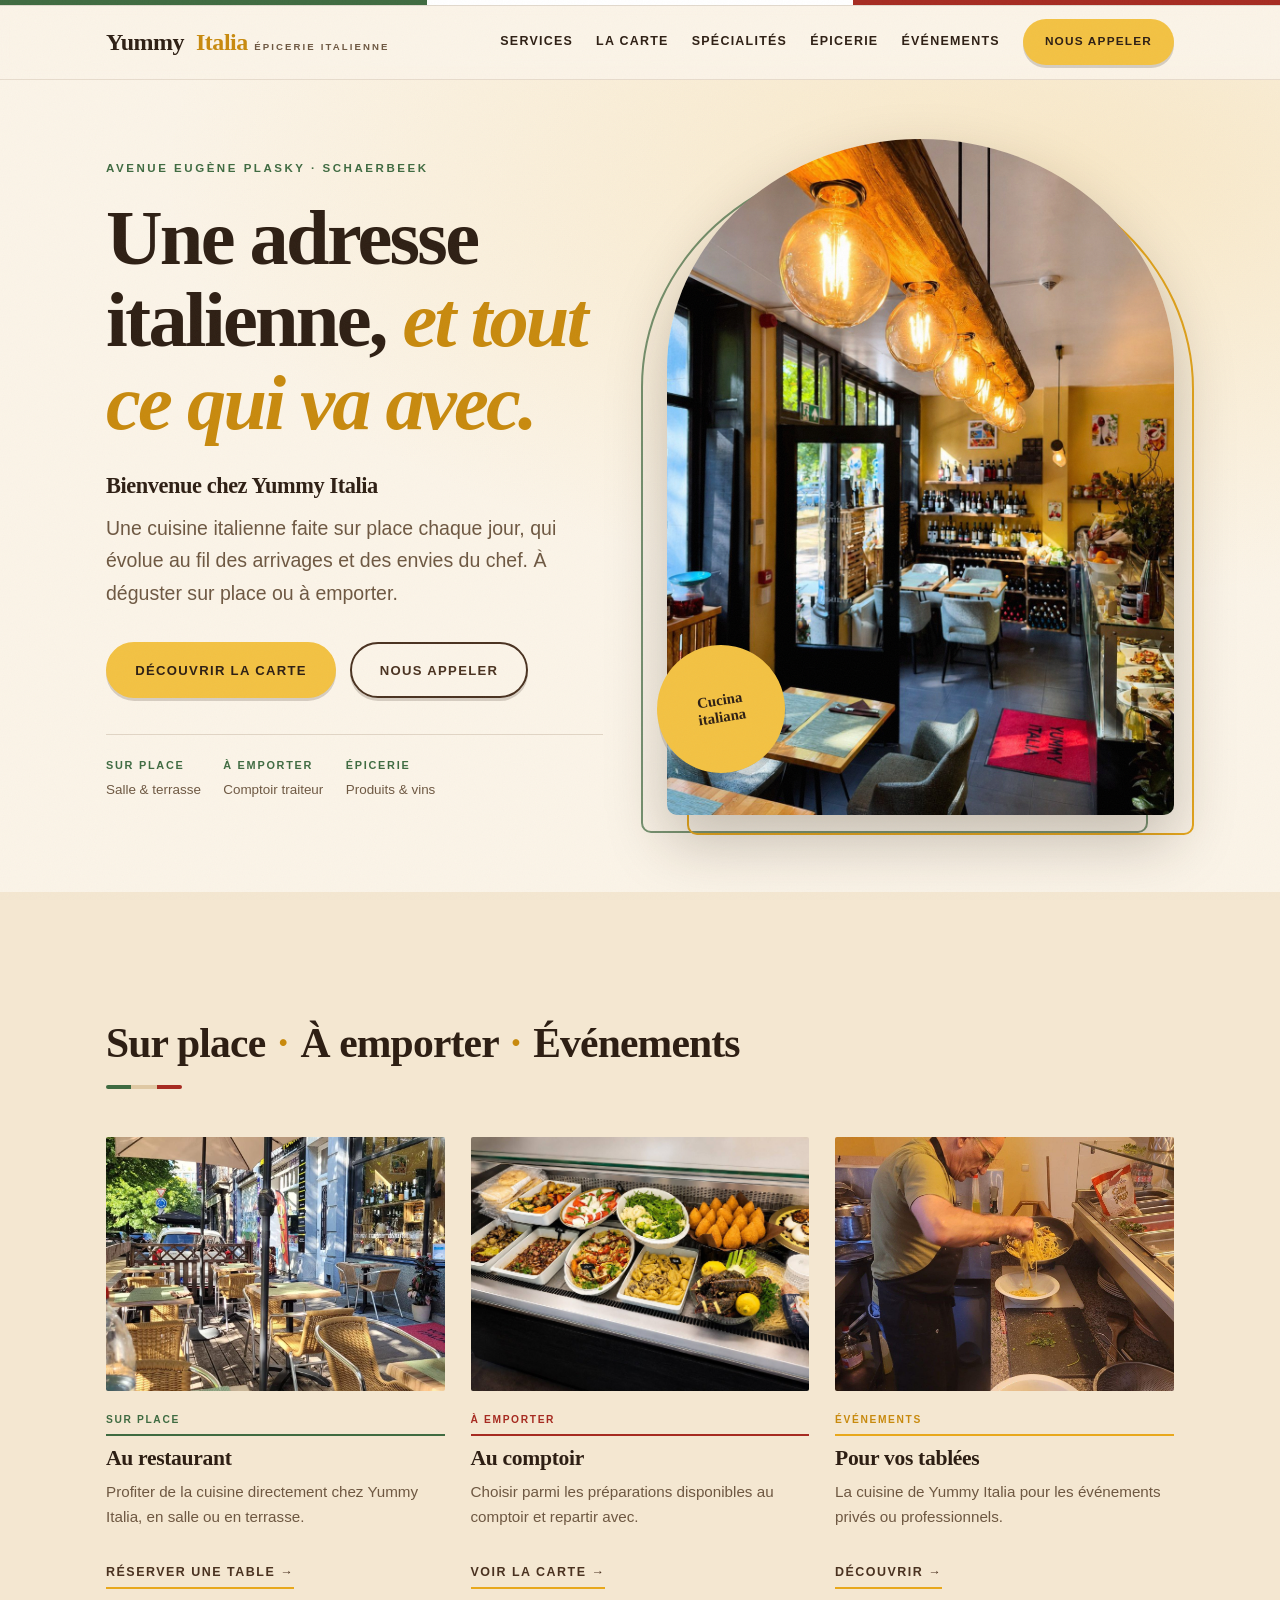
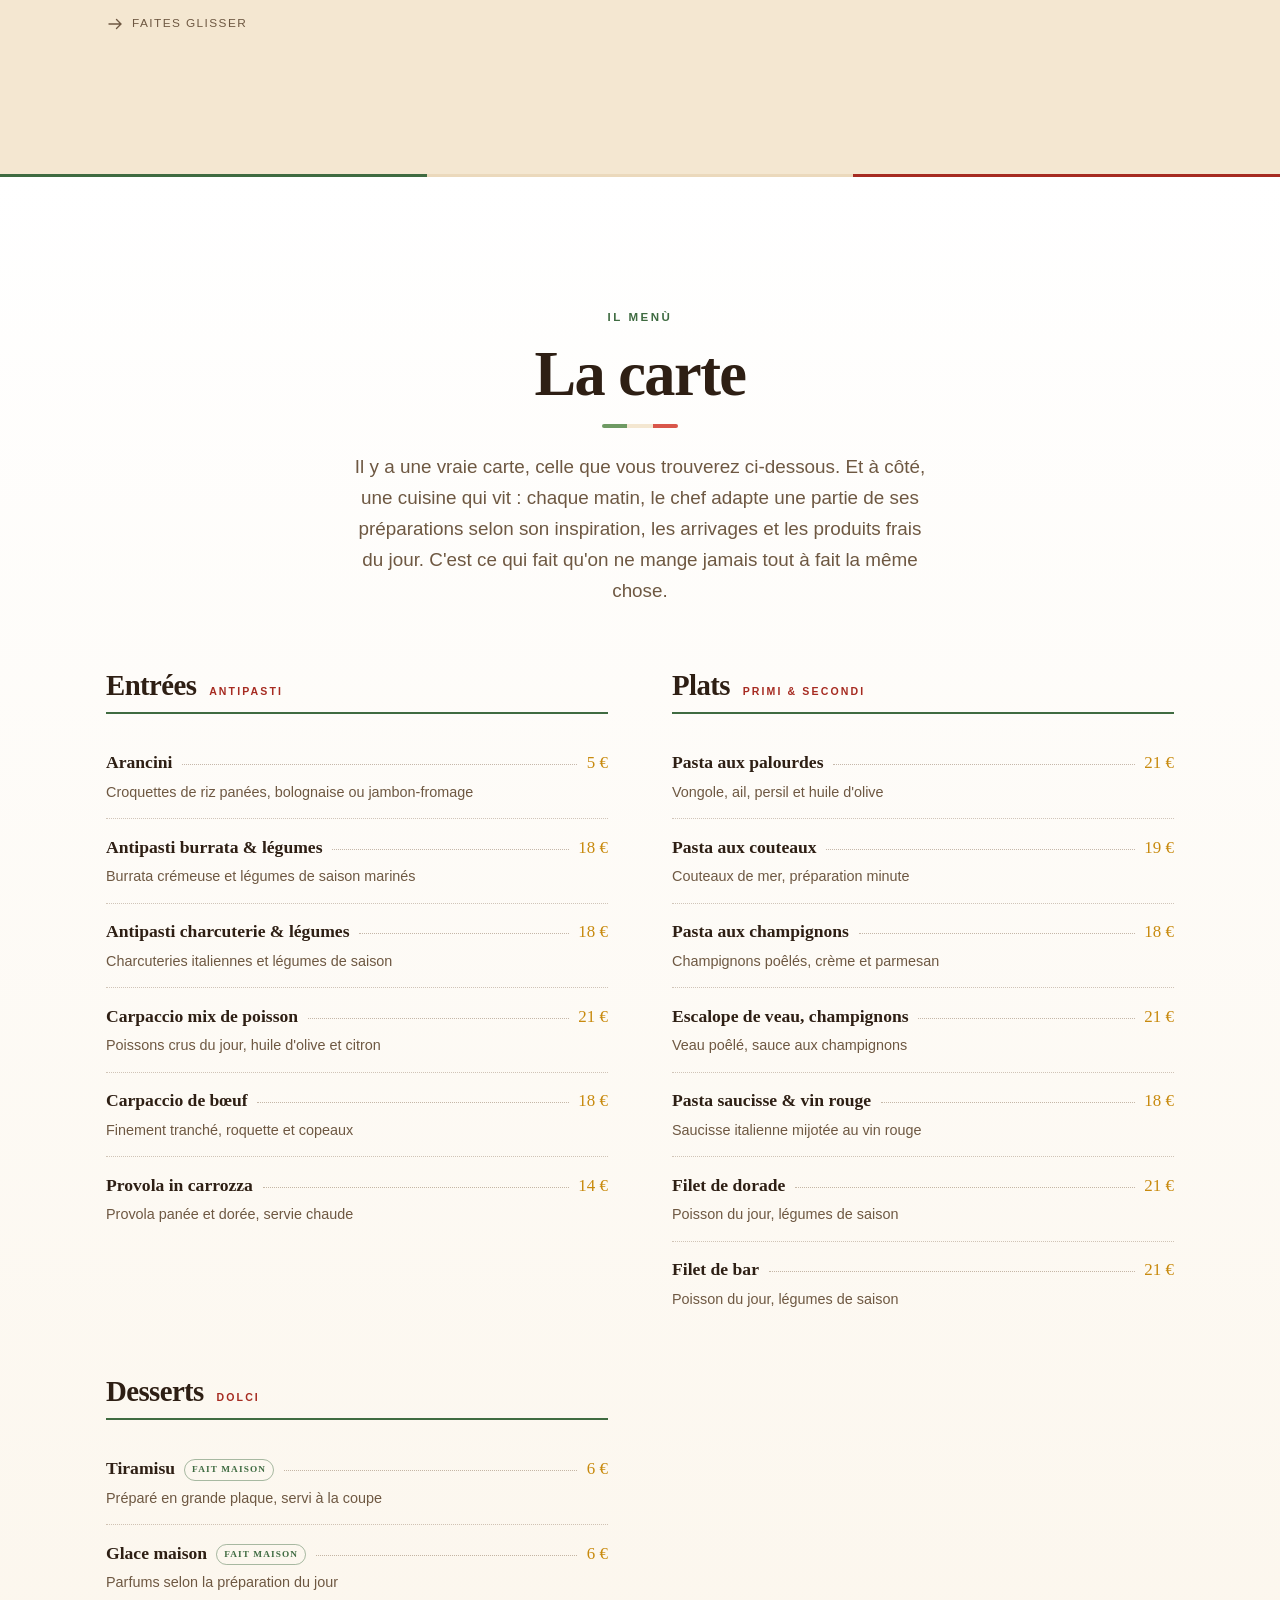
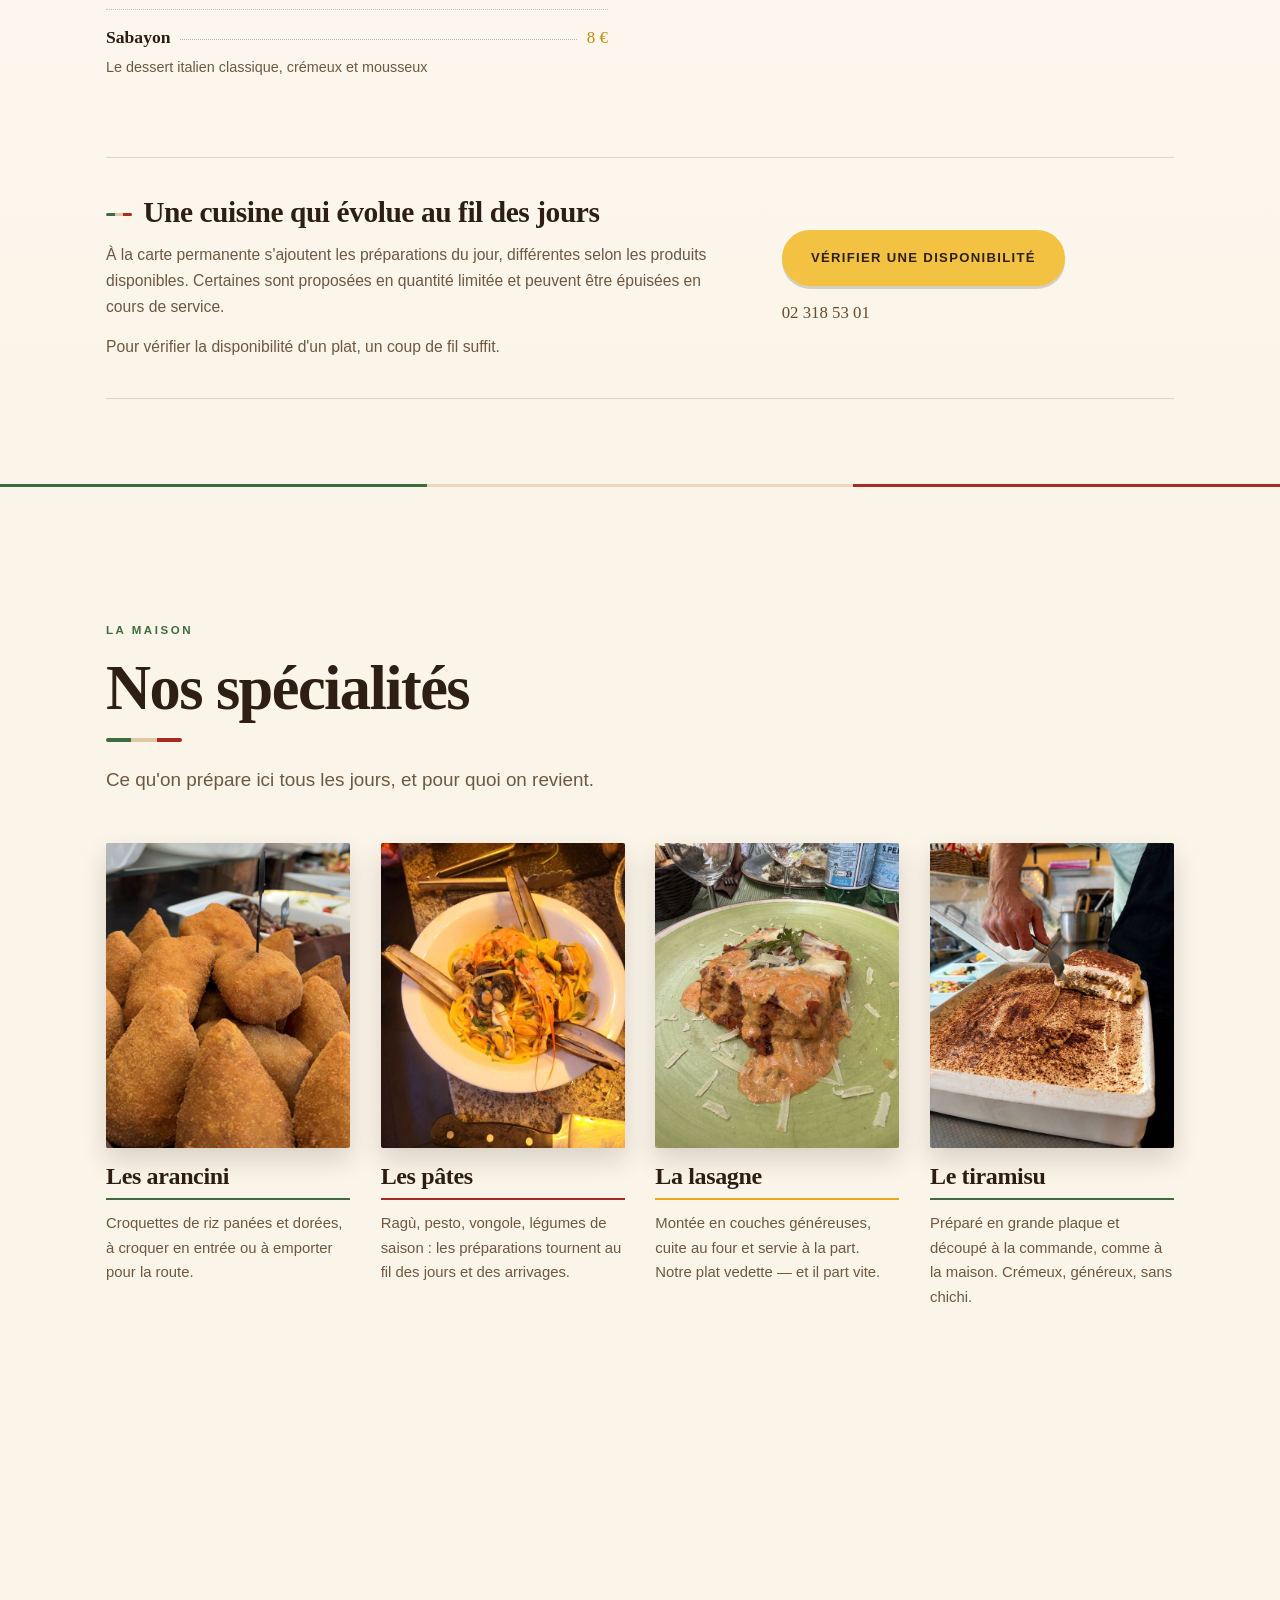
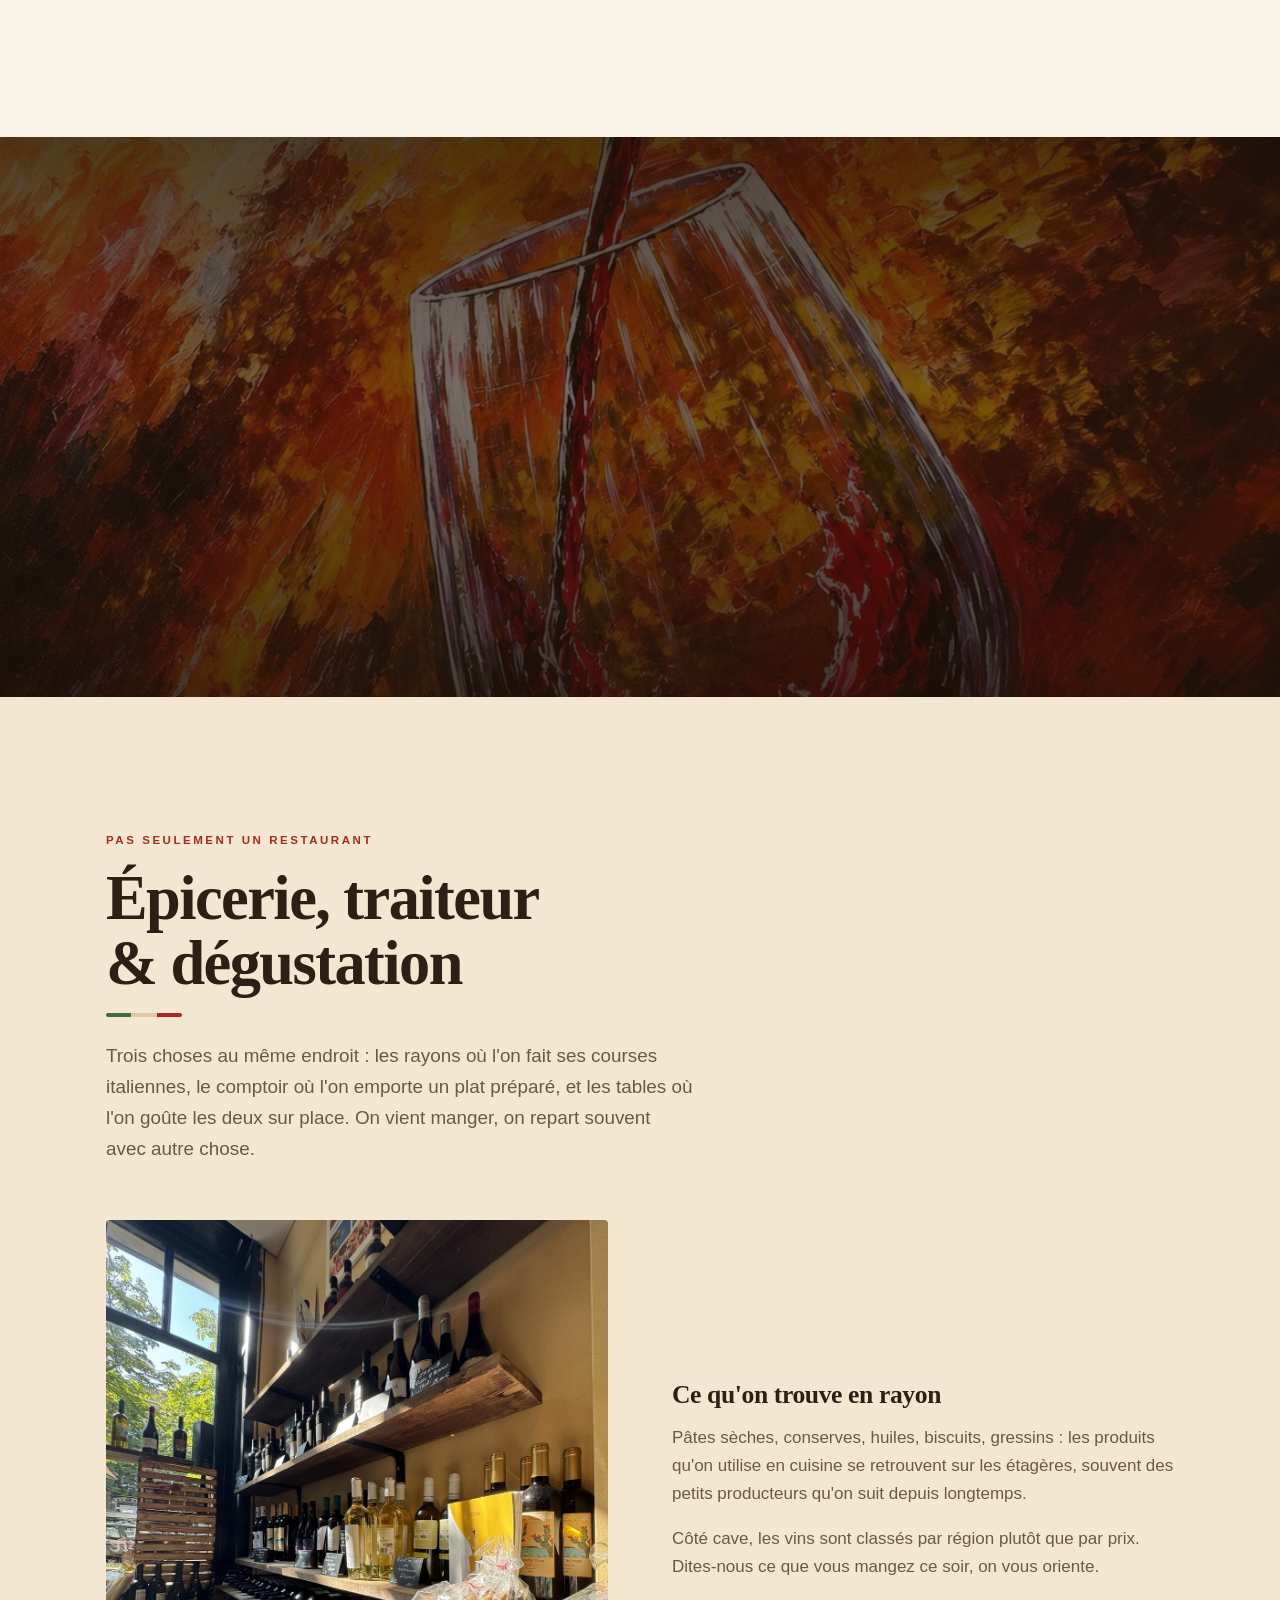
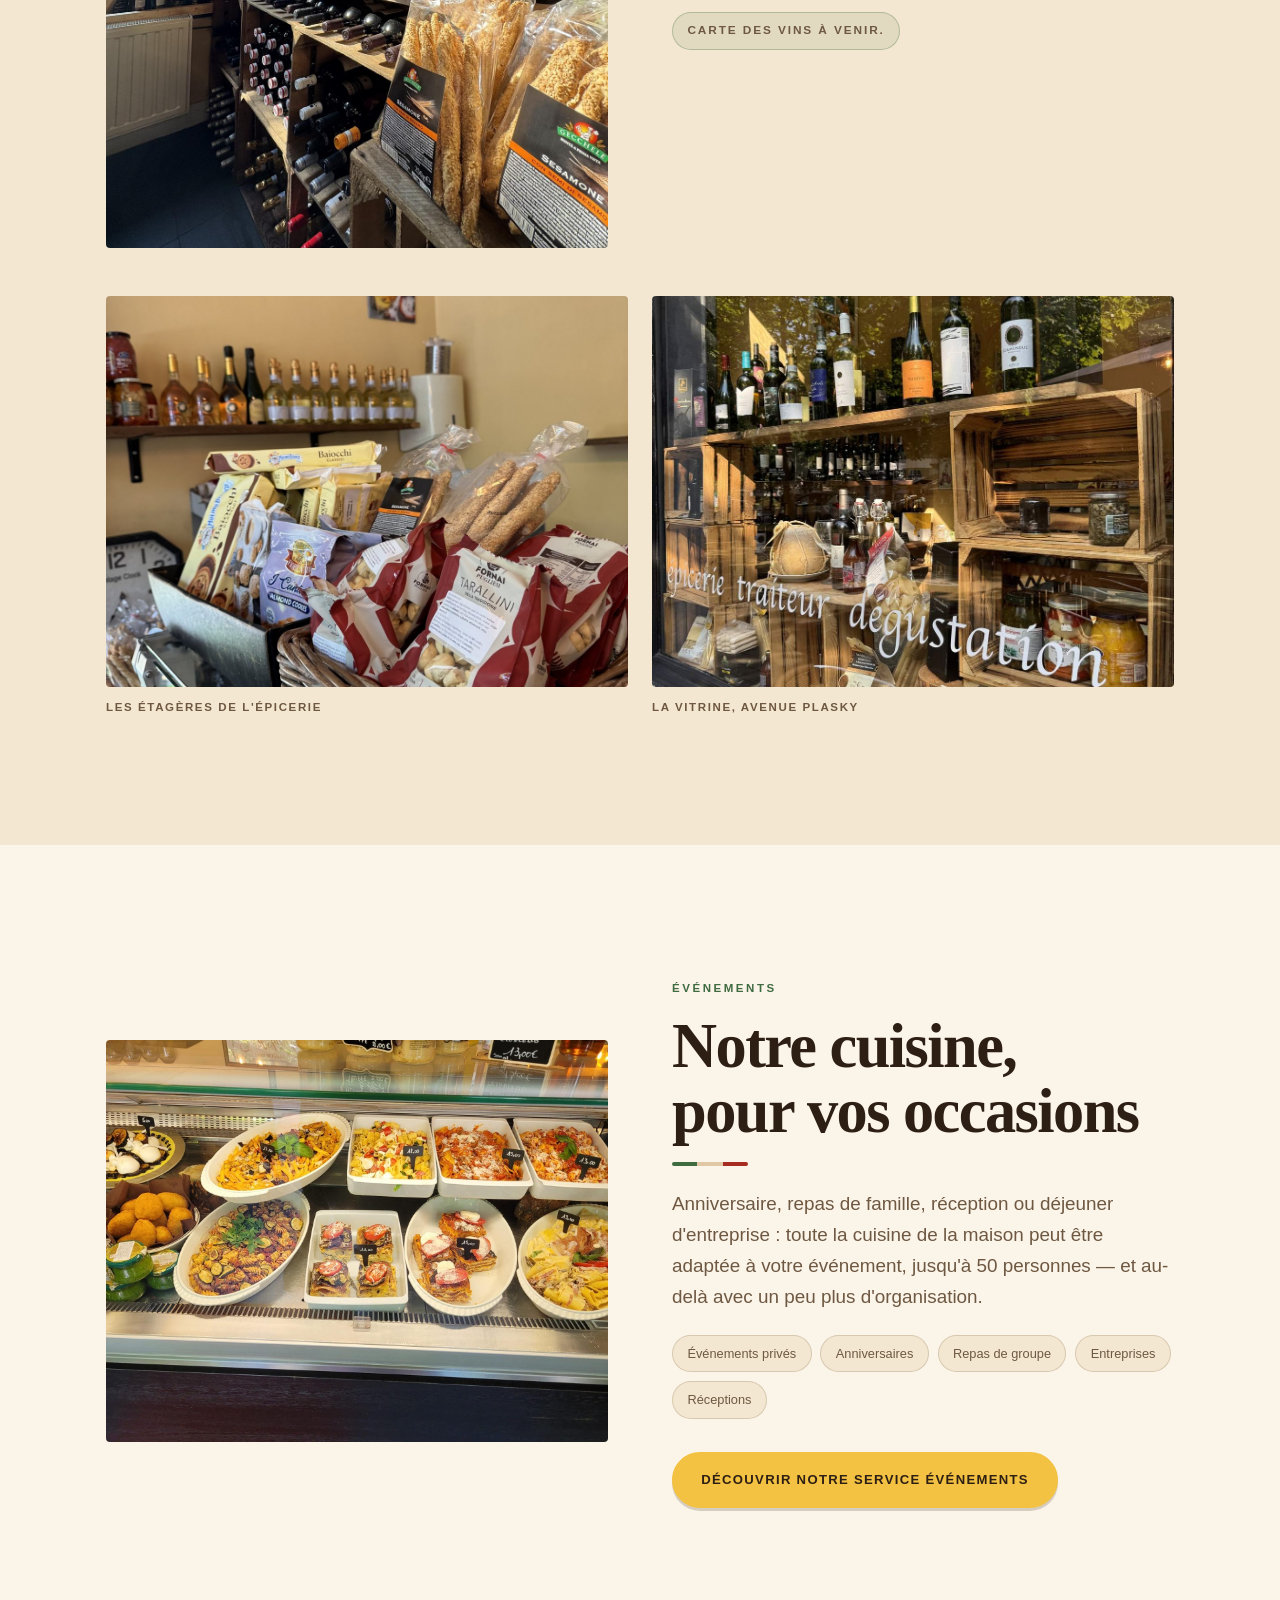
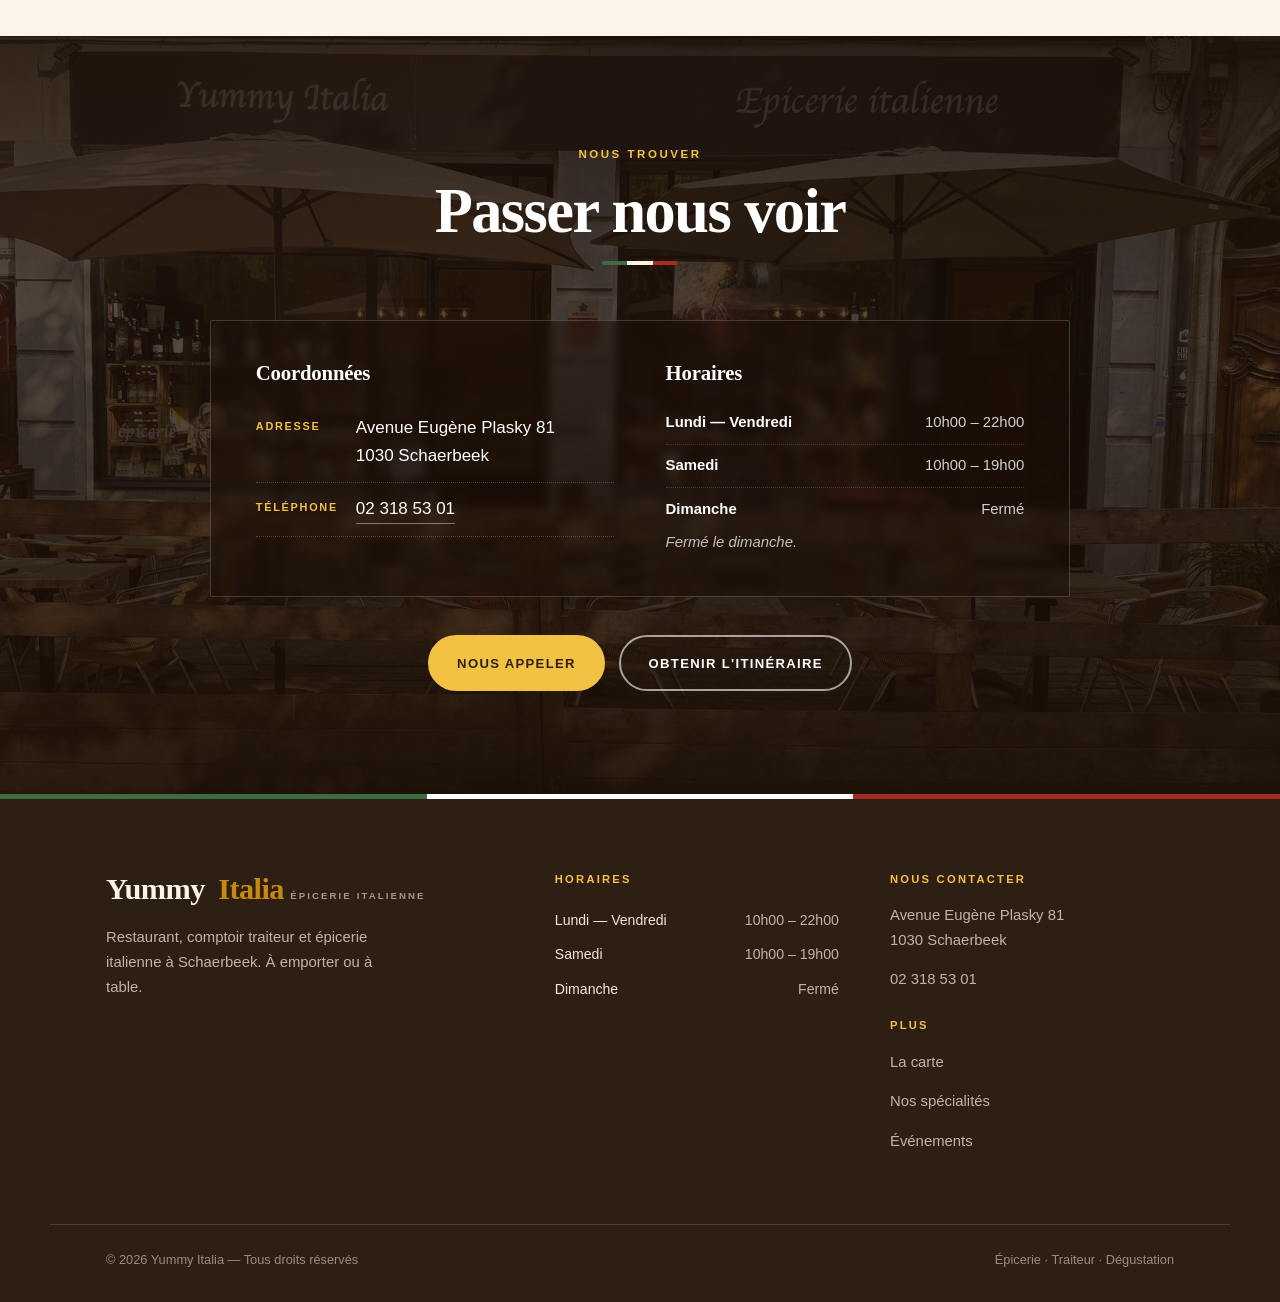
==== commit 22a7af54: "Hero, carte, arancini, cadrages et section Passer nous voir" ====
--- a/index.html
+++ b/index.html
@@ -98,9 +98,9 @@
           <span class="eyebrow">Avenue Eugène Plasky · Schaerbeek</span>
           <h1 class="hero__titre">Une adresse<br>italienne, <em>et tout<br>ce qui va avec.</em></h1>
           <p class="hero__accroche">
-            Le comptoir pour emporter, la salle pour s'attabler, les rayons pour
-            repartir avec une bouteille. Chez Yummy Italia, la cuisine se fait
-            sur place, tous les jours, et change au fil des arrivages.
+            <b class="hero__bienvenue">Bienvenue chez Yummy Italia</b>
+            Une cuisine italienne faite sur place chaque jour, qui évolue au fil
+            des arrivages et des envies du chef. À déguster sur place ou à emporter.
           </p>
           <div class="hero__cta">
             <a href="#carte" class="btn btn--jaune">Découvrir la carte</a>
@@ -239,6 +239,15 @@
 
           <article class="spec-item">
             <div class="photo spec-item__photo">
+              <img src="specialite-arancini.jpg" alt="Arancini dorés, croquettes de riz panées préparées chez Yummy Italia" loading="lazy" onerror="this.classList.add('introuvable')">
+              <div class="photo__ph"><b>Photo</b><span>specialite-arancini.jpg</span></div>
+            </div>
+            <h3>Les arancini</h3>
+            <p>Croquettes de riz panées et dorées, à croquer en entrée ou à emporter pour la route.</p>
+          </article>
+
+          <article class="spec-item">
+            <div class="photo spec-item__photo">
               <img src="specialite-pates.jpg" alt="Orecchiette au ragù et parmesan" loading="lazy" onerror="this.classList.add('introuvable')">
               <div class="photo__ph"><b>Photo</b><span>specialite-pates.jpg</span></div>
             </div>
@@ -264,22 +273,18 @@
             <p>Préparé en grande plaque et découpé à la commande, comme à la maison. Crémeux, généreux, sans chichi.</p>
           </article>
 
-          <article class="spec-item">
-            <span class="spec-item__badge">Nouveau</span>
-            <div class="photo spec-item__photo">
-              <img src="sandwich-italien.jpg" alt="Sandwichs italiens garnis de charcuterie et de pesto" loading="lazy" onerror="this.classList.add('introuvable')">
-              <div class="photo__ph"><b>Photo</b><span>sandwich-italien.jpg</span></div>
-            </div>
-            <h3>Le sandwich italien</h3>
-            <p>Charcuteries tranchées sur place, mozzarella, légumes marinés, pesto maison. Préparé à la commande.</p>
-          </article>
-
-        </div>
+        </div>
+
+        <p class="mention-sandwich apparait">
+          <b>Sandwichs italiens préparés minute</b>
+          Nos sandwichs italiens sont préparés minute sur place, avec les produits
+          de la maison. <span class="mention-sandwich__prix">6 € ou 9 € selon la formule.</span>
+        </p>
 
         <div class="specs__pied apparait">
           <p class="et-aussi">
             Et aussi, selon les jours : antipasti de légumes marinés, poissons frais,
-            arancini, glaces maison.
+            charcuteries tranchées sur place, glaces maison.
           </p>
           <a href="tel:" data-lien="telephone" class="btn btn--jaune">Vérifier une disponibilité</a>
         </div>
@@ -392,15 +397,15 @@
     </section>
 
     <!-- ============ 8. PASSER NOUS VOIR ============ -->
-    <section class="section contact" id="contact">
+    <section class="fond fond--contact contact-fond" id="contact">
       <div class="wrap">
-        <div class="apparait">
-          <span class="eyebrow eyebrow--rouge">Nous trouver</span>
+        <div class="apparait centre">
+          <span class="eyebrow">Nous trouver</span>
           <h2 class="titre-section">Passer nous voir</h2>
           <span class="filet" aria-hidden="true"></span>
         </div>
 
-        <div class="contact__grid apparait">
+        <div class="contact-fond__panneau apparait">
           <div class="contact__colonne">
             <h3>Coordonnées</h3>
             <ul class="contact__infos">
@@ -408,10 +413,6 @@
               <li><b>Téléphone</b><a href="tel:" data-info="telephone"></a></li>
               <li><b>E-mail</b><a href="mailto:" data-info="email"></a></li>
             </ul>
-            <div class="contact__boutons">
-              <a href="tel:" data-lien="telephone" class="btn btn--jaune">Nous appeler</a>
-              <a href="#" data-itineraire class="btn btn--ligne">Obtenir l'itinéraire</a>
-            </div>
           </div>
 
           <div class="contact__colonne">
@@ -419,13 +420,11 @@
             <ul class="horaires-liste" data-horaires></ul>
             <p class="note-douce">Fermé le dimanche.</p>
           </div>
-
-          <div class="contact__colonne contact__colonne--photo">
-            <div class="photo">
-              <img src="facade-terrasse.jpg" alt="La façade de Yummy Italia et sa terrasse" loading="lazy" onerror="this.classList.add('introuvable')">
-              <div class="photo__ph"><b>Photo</b><span>facade-terrasse.jpg</span></div>
-            </div>
-          </div>
+        </div>
+
+        <div class="contact-fond__cta apparait">
+          <a href="tel:" data-lien="telephone" class="btn btn--jaune">Nous appeler</a>
+          <a href="#" data-itineraire class="btn btn--ligne">Obtenir l'itinéraire</a>
         </div>
       </div>
     </section>
--- a/style.css
+++ b/style.css
@@ -247,6 +247,15 @@
   font-size: clamp(1.02rem, 1rem + .4vw, 1.22rem); max-width: 46ch;
   margin-top: 1.5rem; color: var(--texte-doux);
 }
+/* Le mot d'accueil, en tête de l'accroche du hero */
+.hero__bienvenue {
+  display: block; font-family: var(--display); font-weight: 600;
+  font-size: clamp(1.15rem, 1.05rem + .5vw, 1.4rem);
+  color: var(--brun-900); letter-spacing: -.02em;
+  font-variation-settings: "SOFT" 40, "WONK" 1;
+  margin-bottom: .45rem;
+}
+
 .hero__cta { display: flex; flex-wrap: wrap; gap: .9rem; margin-top: 2.1rem; }
 
 /* Repères pratiques sous les boutons */
@@ -545,40 +554,6 @@
 .encart p { color: var(--texte-doux); margin-top: .9rem; font-size: .98rem; margin-bottom: 0; }
 .encart__action { display: flex; flex-direction: column; gap: .8rem; align-items: flex-start; }
 .encart__tel { font-family: var(--display); font-size: 1.05rem; color: var(--brun-700); }
-
-/* Groupes & événements */
-.groupes { background: var(--beige-200); }
-.capacites {
-  display: grid; grid-template-columns: 1fr 1.15fr;
-  gap: clamp(1.4rem, 3vw, 2.2rem); margin-top: clamp(2.5rem, 5vw, 3.5rem);
-}
-.capacite {
-  padding: 1.4rem 0 0;
-  border-top: 3px solid var(--vert);
-}
-.capacite--accent { border-top-color: var(--rouge); }
-.capacite__nombre {
-  display: block; font-family: var(--display);
-  font-size: clamp(1.3rem, 1.1rem + .9vw, 1.8rem); letter-spacing: -.015em;
-  font-variation-settings: "SOFT" 40, "WONK" 1;
-}
-.capacite--accent .capacite__nombre { color: var(--rouge); }
-.capacite p { margin: .8rem 0 0; color: var(--texte-doux); }
-
-.pastilles {
-  display: flex; flex-wrap: wrap; gap: .6rem;
-  margin-top: clamp(1.8rem, 3.5vw, 2.5rem);
-}
-.pastilles li {
-  font-size: .82rem; font-weight: 600;
-  padding: .5rem 1rem; border-radius: 999px;
-  background: var(--beige-100); border: 1px solid rgba(107, 74, 43, .22);
-  color: var(--texte-doux);
-}
-.pastilles li:nth-child(3n+1) { border-color: rgba(63, 107, 65, .45); }
-.pastilles li:nth-child(3n+2) { border-color: rgba(166, 43, 33, .38); }
-.pastilles li:nth-child(3n)   { border-color: rgba(232, 168, 28, .5); }
-.groupes__cta { display: flex; flex-wrap: wrap; gap: .9rem; margin-top: clamp(2rem, 4vw, 2.8rem); }
 
 /* ---------- 11. LISTES DE SERVICES ----------
    Colonnes séparées par un simple filet, sans fond ni bordure :
@@ -757,11 +732,35 @@
 .faq__reponse p:last-child { margin-bottom: 0; }
 .faq__item summary:focus-visible { outline: 2px solid var(--jaune-500); outline-offset: 3px; }
 
+/* ---------- 13 ter. MENTION DES SANDWICHS ----------
+   Simple complément aux spécialités, pas une section à part. */
+.mention-sandwich {
+  max-width: 72ch;
+  margin: clamp(2rem, 4vw, 2.8rem) 0 0;
+  padding: 1.1rem 1.3rem;
+  background: var(--beige-200);
+  border-left: 3px solid var(--rouge);
+  border-radius: 0 2px 2px 0;
+  color: var(--texte-doux); font-size: .98rem;
+}
+.mention-sandwich b {
+  display: block; font-family: var(--display);
+  font-size: 1.12rem; color: var(--brun-900);
+  letter-spacing: -.015em; font-variation-settings: "SOFT" 40, "WONK" 1;
+  margin-bottom: .35rem;
+}
+.mention-sandwich__prix { color: var(--jaune-600); font-weight: 700; white-space: nowrap; }
+
 /* ---------- 14. CONTACT ---------- */
 .contact { background: var(--beige-100); }
 .contact__grid {
   display: grid; grid-template-columns: 1.1fr .9fr 1fr;
-}
+  /* Les trois colonnes étaient collées : la photo touchait le bloc horaires. */
+  gap: clamp(2rem, 4vw, 3.2rem);
+  margin-top: clamp(2.2rem, 4vw, 3rem);
+}
+/* La photo respire un peu plus que les deux colonnes de texte. */
+.contact__colonne--photo { padding-left: clamp(0rem, 1.6vw, 1.6rem); }
 .contact__grid--sans-photo {
   grid-template-columns: 1fr 1fr; max-width: 820px;
   gap: clamp(2rem, 4vw, 3.5rem);
@@ -791,6 +790,56 @@
 .horaires-liste li span:first-child { font-weight: 700; }
 .horaires-liste li span:last-child { color: var(--texte-doux); text-align: right; }
 .contact__colonne--photo .photo { aspect-ratio: 4 / 5; border-radius: var(--radius); height: 100%; }
+
+/* ---------- 14 bis. PASSER NOUS VOIR — la façade en fond ----------
+   La photo occupe toute la section. Le contenu repose sur un panneau
+   translucide : assez dense pour garantir la lecture, assez discret
+   pour que la façade reste visible derrière. */
+.contact-fond {
+  padding-block: clamp(4rem, 8vw, 6.5rem);
+  text-align: center;
+}
+/* Le liseré tricolore du bas ferait doublon avec celui du pied de page. */
+.contact-fond::after { display: none; }
+
+/* Le contenu repose sur son propre panneau : le voile général peut donc
+   rester plus léger et laisser la façade se voir vraiment. */
+.contact-fond::before {
+  background: linear-gradient(to bottom,
+    rgba(28, 15, 7, .74) 0%,
+    rgba(28, 15, 7, .50) 35%,
+    rgba(28, 15, 7, .56) 65%,
+    rgba(28, 15, 7, .84) 100%);
+}
+
+.contact-fond__panneau {
+  display: grid; grid-template-columns: 1fr 1fr;
+  gap: clamp(2rem, 4vw, 3.5rem);
+  max-width: 860px; margin: clamp(2.4rem, 4.5vw, 3.4rem) auto 0;
+  padding: clamp(1.8rem, 3.5vw, 2.6rem) clamp(1.6rem, 3.5vw, 2.8rem);
+  text-align: left;
+  background: rgba(28, 15, 7, .46);
+  backdrop-filter: blur(4px);
+  border: 1px solid rgba(255, 255, 255, .18);
+  border-radius: 2px;
+}
+.contact-fond .contact__colonne h3 { color: var(--creme); }
+.contact-fond .contact__infos li { border-bottom-color: rgba(255, 255, 255, .2); }
+.contact-fond .contact__infos b { color: var(--jaune-400); }
+.contact-fond .contact__infos a { border-bottom-color: rgba(255, 255, 255, .4); }
+.contact-fond .horaires-liste li { border-bottom-color: rgba(255, 255, 255, .16); }
+.contact-fond .horaires-liste li span:last-child { color: rgba(255, 255, 255, .8); }
+.contact-fond .note-douce { color: rgba(255, 255, 255, .72); margin-bottom: 0; }
+
+.contact-fond__cta {
+  display: flex; flex-wrap: wrap; justify-content: center; gap: .9rem;
+  margin-top: clamp(1.8rem, 3.5vw, 2.4rem);
+}
+
+@media (max-width: 700px) {
+  .contact-fond__panneau { grid-template-columns: 1fr; }
+  .contact-fond__cta .btn { width: 100%; }
+}
 
 /* ---------- 15. FORMULAIRE ---------- */
 .formulaire {
@@ -933,7 +982,6 @@
   .grand-bloc--inverse .grand-bloc__photo,
   .spec--inverse .spec__photo { order: 0; }
   .grand-bloc__photo .photo { height: auto; min-height: 0; aspect-ratio: 4 / 3; }
-  .capacites { grid-template-columns: 1fr; }
   .duo, .duo--inverse { grid-template-columns: 1fr; }
   .duo--inverse .duo__photo { order: 0; }
   .duo__photo { max-width: 520px; }
@@ -973,7 +1021,7 @@
 @media (max-width: 560px) {
   .pied__grid { grid-template-columns: 1fr; }
   .btn { width: 100%; }
-  .groupes__cta .btn, .encart__action .btn, .contact__boutons .btn { width: 100%; }
+  .encart__action .btn, .contact__boutons .btn { width: 100%; }
   .contact__boutons { align-items: stretch; }
   .hero__cta .btn { width: 100%; }
   .service .btn { width: 100%; }
@@ -1041,21 +1089,10 @@
 .fond .btn--ligne:hover { background: var(--creme); color: var(--brun-900); }
 
 /* Les images de fond, section par section */
-.fond--hero      { background-image: url("fond-hero.jpg");      background-position: center 58%; }
+.fond--hero      { background-image: url("fond-hero.jpg");      background-position: center 38%; }
 .fond--cuisine   { background-image: url("fond-cuisine.jpg");   background-position: center 55%; }
-.fond--capacites { background-image: url("fond-capacites.jpg"); background-position: center 50%; }
-.fond--salle     { background-image: url("fond-salle.jpg");     background-position: center 50%; }
 .fond--cta       { background-image: url("fond-cta.jpg");       background-position: center 46%; }
-
-/* La salle est photographiée en lumière douce : son voile est plus
-   léger, sinon l'intérieur du restaurant disparaît complètement. */
-.fond--salle::before {
-  background: linear-gradient(to bottom,
-    rgba(28, 15, 7, .80) 0%,
-    rgba(28, 15, 7, .60) 40%,
-    rgba(28, 15, 7, .66) 65%,
-    rgba(28, 15, 7, .86) 100%);
-}
+.fond--contact   { background-image: url("fond-contact.jpg");   background-position: center 52%; }
 
 /* ---------- 1. Le hero de la page ---------- */
 .evt-hero {
@@ -1120,73 +1157,7 @@
 }
 .colonne p { margin-top: .6rem; font-size: .97rem; }
 
-/* ---------- 3. Les deux formats : panneaux photo côte à côte ---------- */
-.panneaux {
-  display: grid; grid-template-columns: 1fr 1fr;
-  gap: 3px; background: var(--beige-300);
-}
-.panneau {
-  position: relative; isolation: isolate;
-  display: grid; align-content: end;
-  min-height: clamp(420px, 52vw, 620px);
-  padding: clamp(2rem, 4vw, 3.2rem);
-  color: var(--creme);
-  background-size: cover; background-position: center;
-  background-color: var(--brun-900);
-}
-.panneau::before {
-  content: ""; position: absolute; inset: 0; z-index: -1;
-  background: linear-gradient(to bottom,
-    rgba(28, 15, 7, .35) 0%, rgba(28, 15, 7, .72) 55%, rgba(28, 15, 7, .93) 100%);
-}
-.panneau--buffet   { background-image: url("fond-buffet.jpg");   background-position: center 55%; }
-.panneau--assiette { background-image: url("fond-assiette.jpg"); background-position: center 60%; }
-.panneau__num {
-  font-family: var(--display); font-size: .78rem; letter-spacing: .2em;
-  text-transform: uppercase; color: var(--jaune-400); margin-bottom: .5rem;
-}
-.panneau h3 {
-  font-family: var(--display); color: var(--creme);
-  font-size: clamp(1.6rem, 1.3rem + 1.3vw, 2.3rem); letter-spacing: -.025em;
-  font-variation-settings: "SOFT" 45, "WONK" 1;
-}
-.panneau h3::after {
-  content: ""; display: block; width: 56px; height: 3px; margin-top: .9rem;
-  background: var(--vert-clair);
-}
-.panneau--assiette h3::after { background: var(--rouge); }
-.panneau p {
-  margin-top: 1rem; color: rgba(255, 255, 255, .88);
-  font-size: .98rem; max-width: 42ch;
-}
-
-/* ---------- 4. Capacité et délais sur fond photo ---------- */
-.fond .capacite { border-top-color: var(--vert-clair); }
-.fond .capacite--accent { border-top-color: var(--rouge); }
-.fond .capacite__nombre { color: var(--creme); }
-.fond .capacite--accent .capacite__nombre { color: var(--jaune-400); }
-.fond .capacite p { color: rgba(255, 255, 255, .86); }
-.fond .capacite b { color: var(--creme); }
-
-/* ---------- 5. Les étapes du déroulé ---------- */
-.etapes {
-  display: grid; grid-template-columns: repeat(auto-fit, minmax(250px, 1fr));
-  gap: clamp(2rem, 4vw, 3rem);
-  margin-top: clamp(2.4rem, 4.5vw, 3.4rem);
-  counter-reset: etape;
-}
-.etape { position: relative; padding-top: 1.4rem; border-top: 1px solid rgba(107, 74, 43, .3); }
-.etape__num {
-  font-family: var(--display); font-size: 2.6rem; line-height: 1;
-  color: var(--beige-400); font-variation-settings: "SOFT" 60, "WONK" 1;
-}
-.etape h3 {
-  margin-top: .5rem; font-size: 1.25rem; letter-spacing: -.02em;
-  font-variation-settings: "SOFT" 40, "WONK" 1;
-}
-.etape p { margin-top: .6rem; color: var(--texte-doux); font-size: .96rem; }
-
-/* ---------- 6. L'appel final ---------- */
+/* ---------- 3. L'appel final ---------- */
 .appel {
   display: grid; place-items: center; text-align: center;
   min-height: clamp(380px, 46vw, 520px);
@@ -1202,12 +1173,16 @@
 .appel p { margin: 1.2rem auto 0; max-width: 52ch; }
 .appel .hero__cta { justify-content: center; margin-top: 2rem; }
 
+/* ---------- La FAQ, entre le formulaire crème et la bande photo ---------- */
+.faq-section { background: var(--beige-200); }
+
 /* ---------- Adaptations mobiles ---------- */
-@media (max-width: 900px) {
-  .panneaux { grid-template-columns: 1fr; }
-  .panneau { min-height: clamp(360px, 78vw, 460px); }
-}
 @media (max-width: 620px) {
+  /* Sur mobile la bande recadre fortement en largeur : on décale le
+     cadrage pour garder l'enseigne Yummy Italia dans le champ. */
+  .fond--hero { background-position: 34% 38%; }
+  .fond--cta  { background-position: 38% 46%; }
+  .fond--contact { background-position: 42% 52%; }
   .reperes { grid-template-columns: 1fr; }
   .evt-hero { min-height: auto; padding-block: 6.5rem 3rem; }
   /* Sur petit écran on assombrit un peu plus : les photos sont
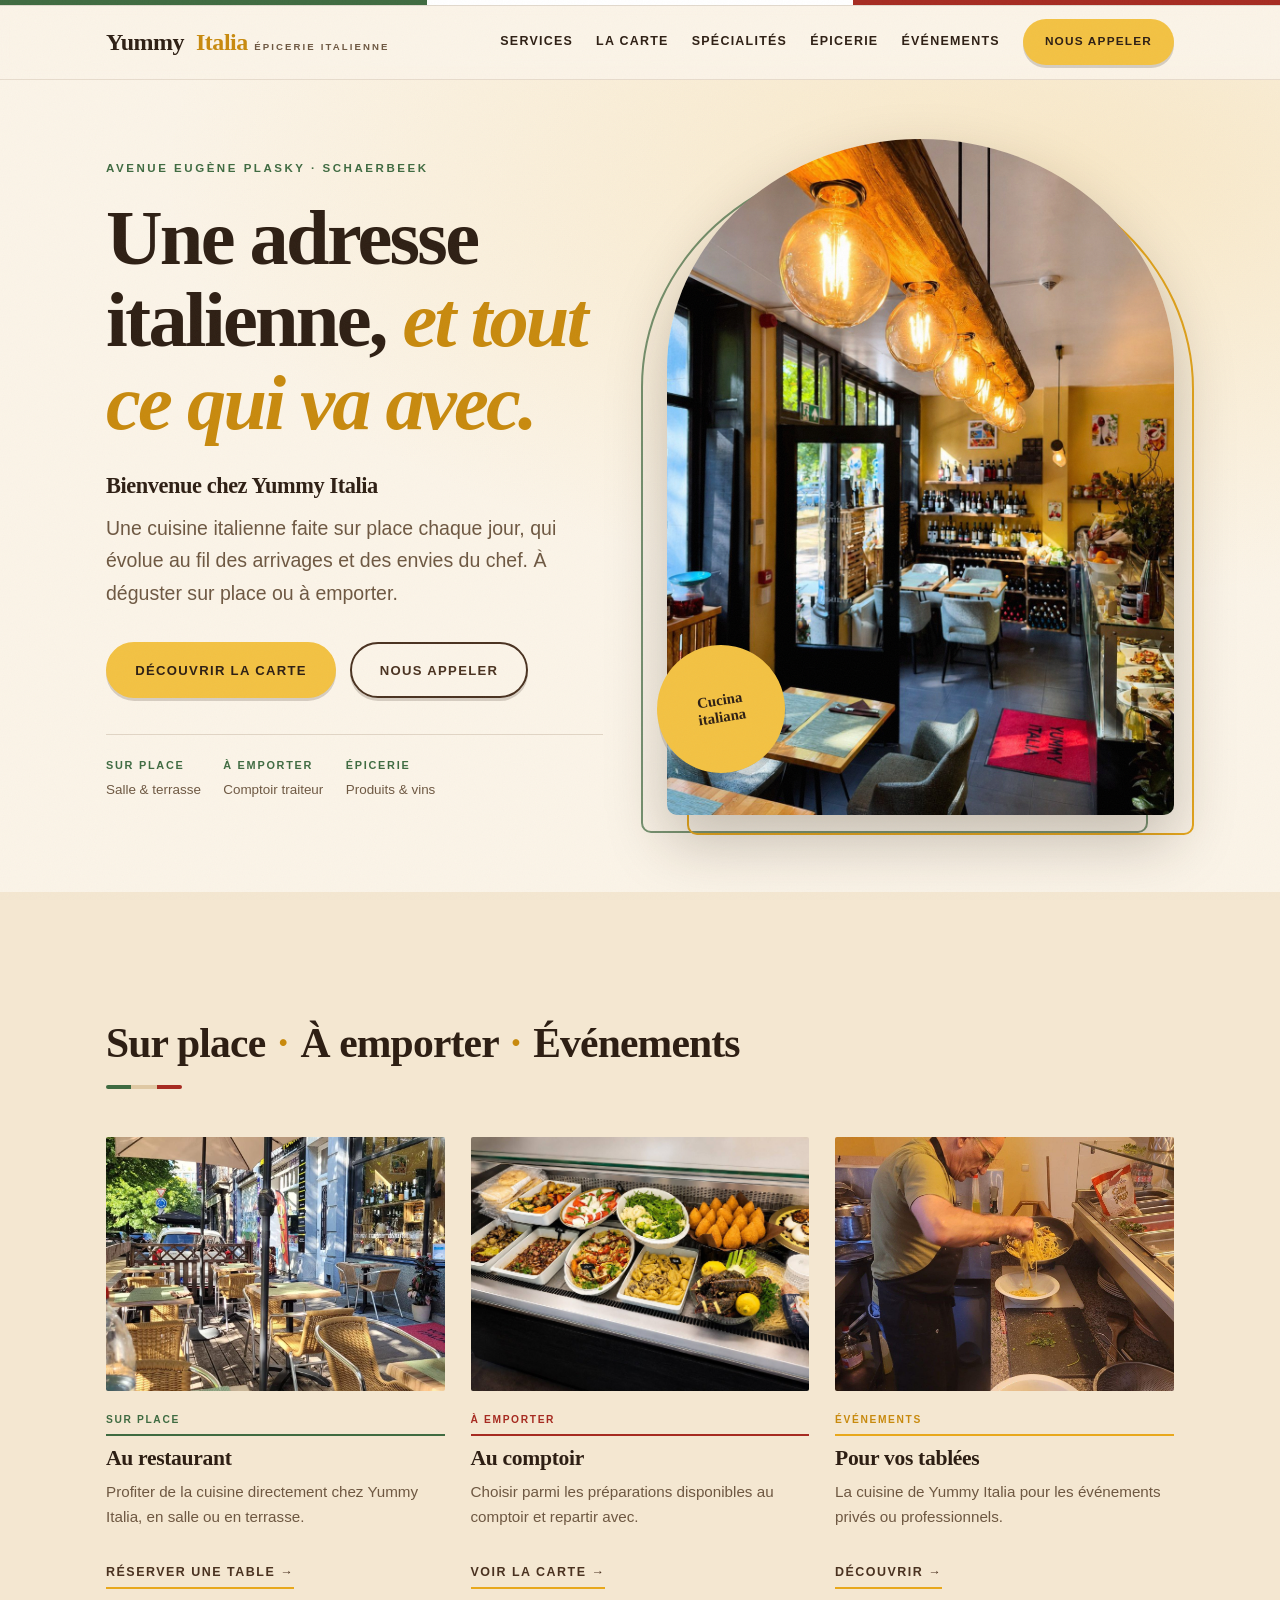
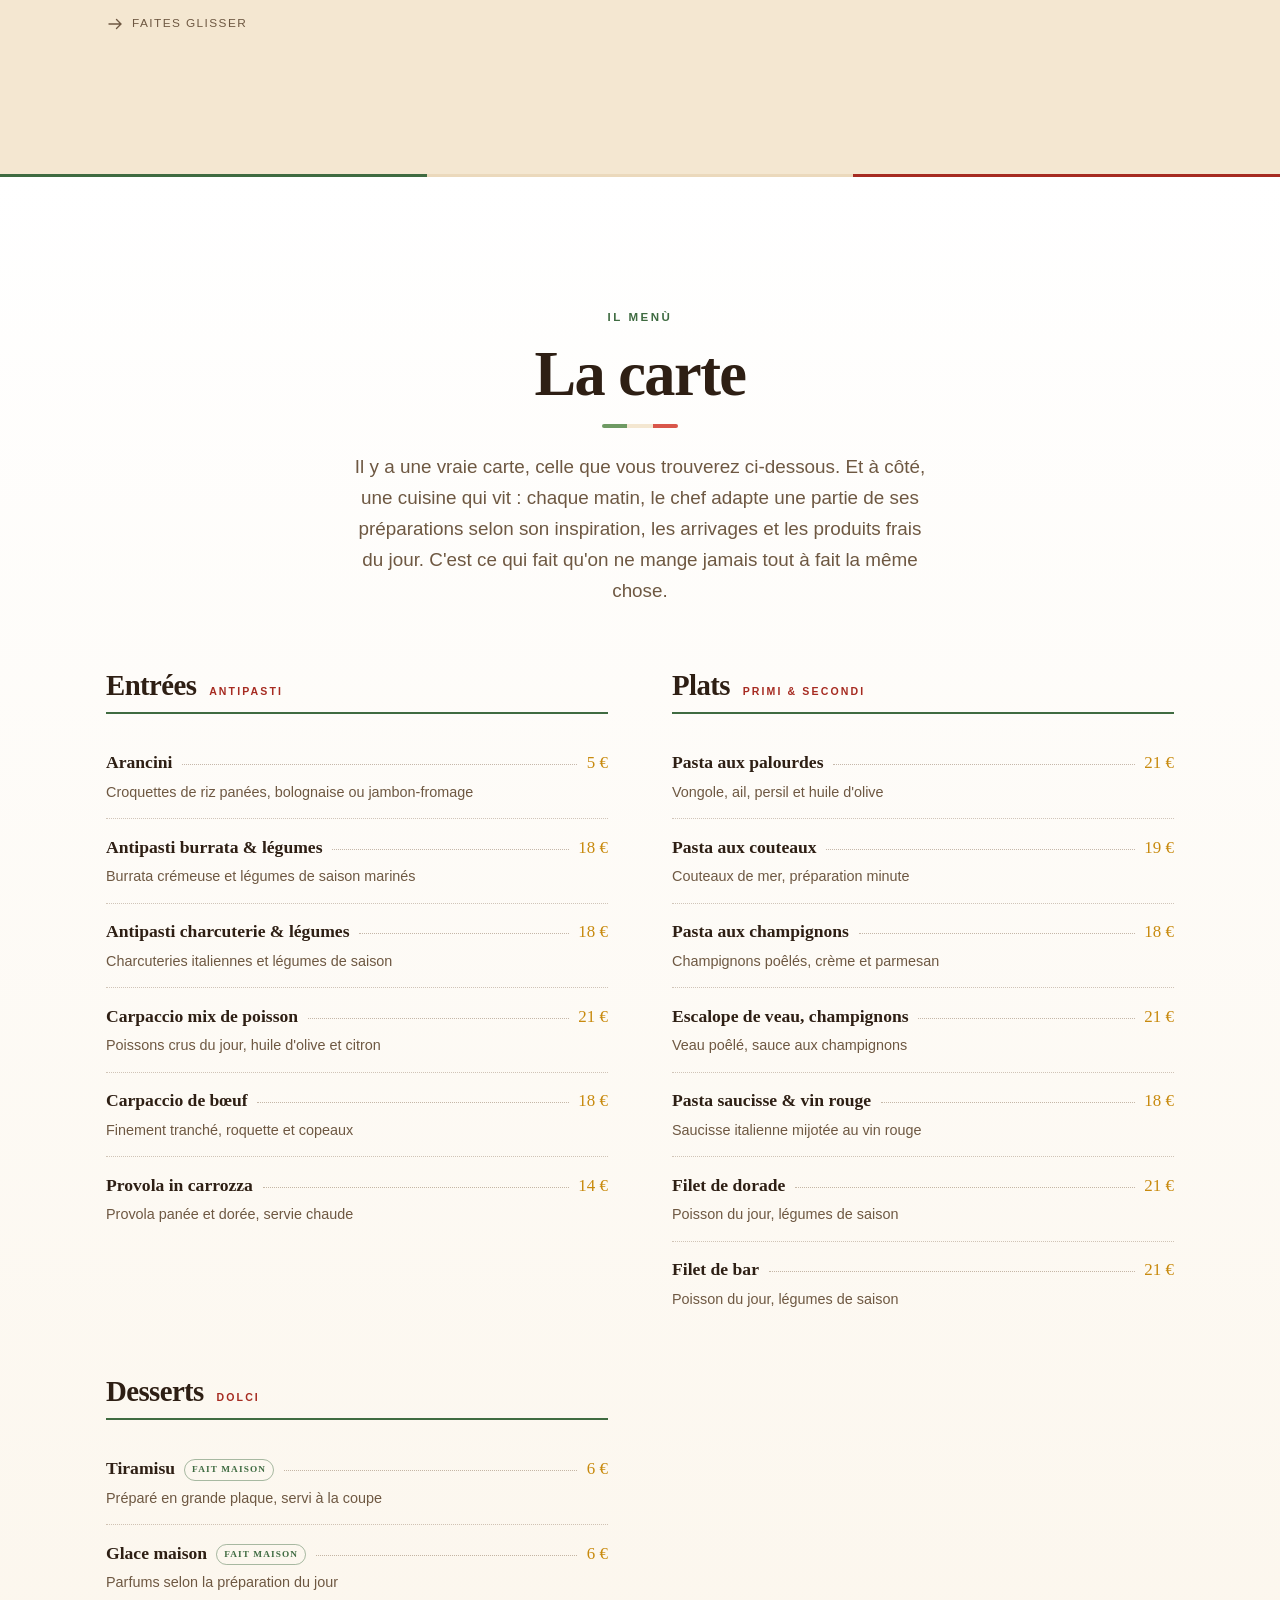
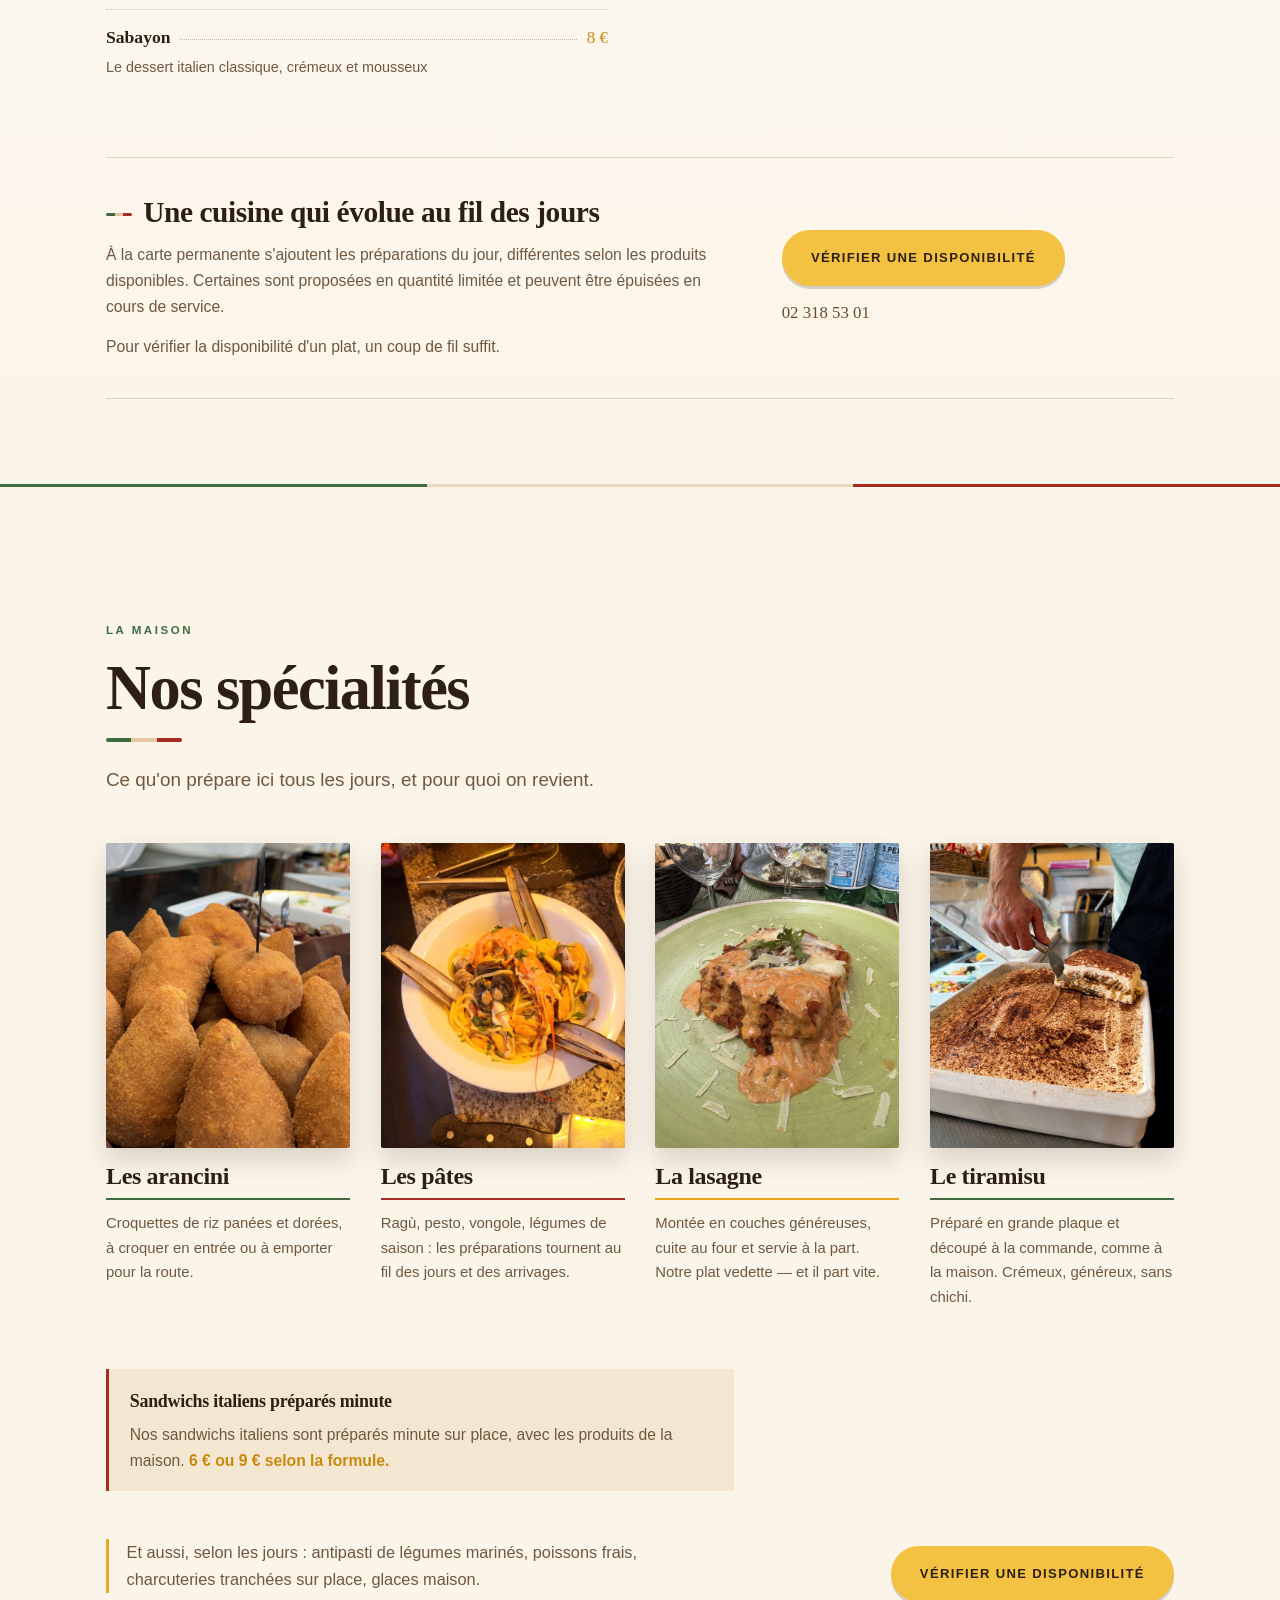
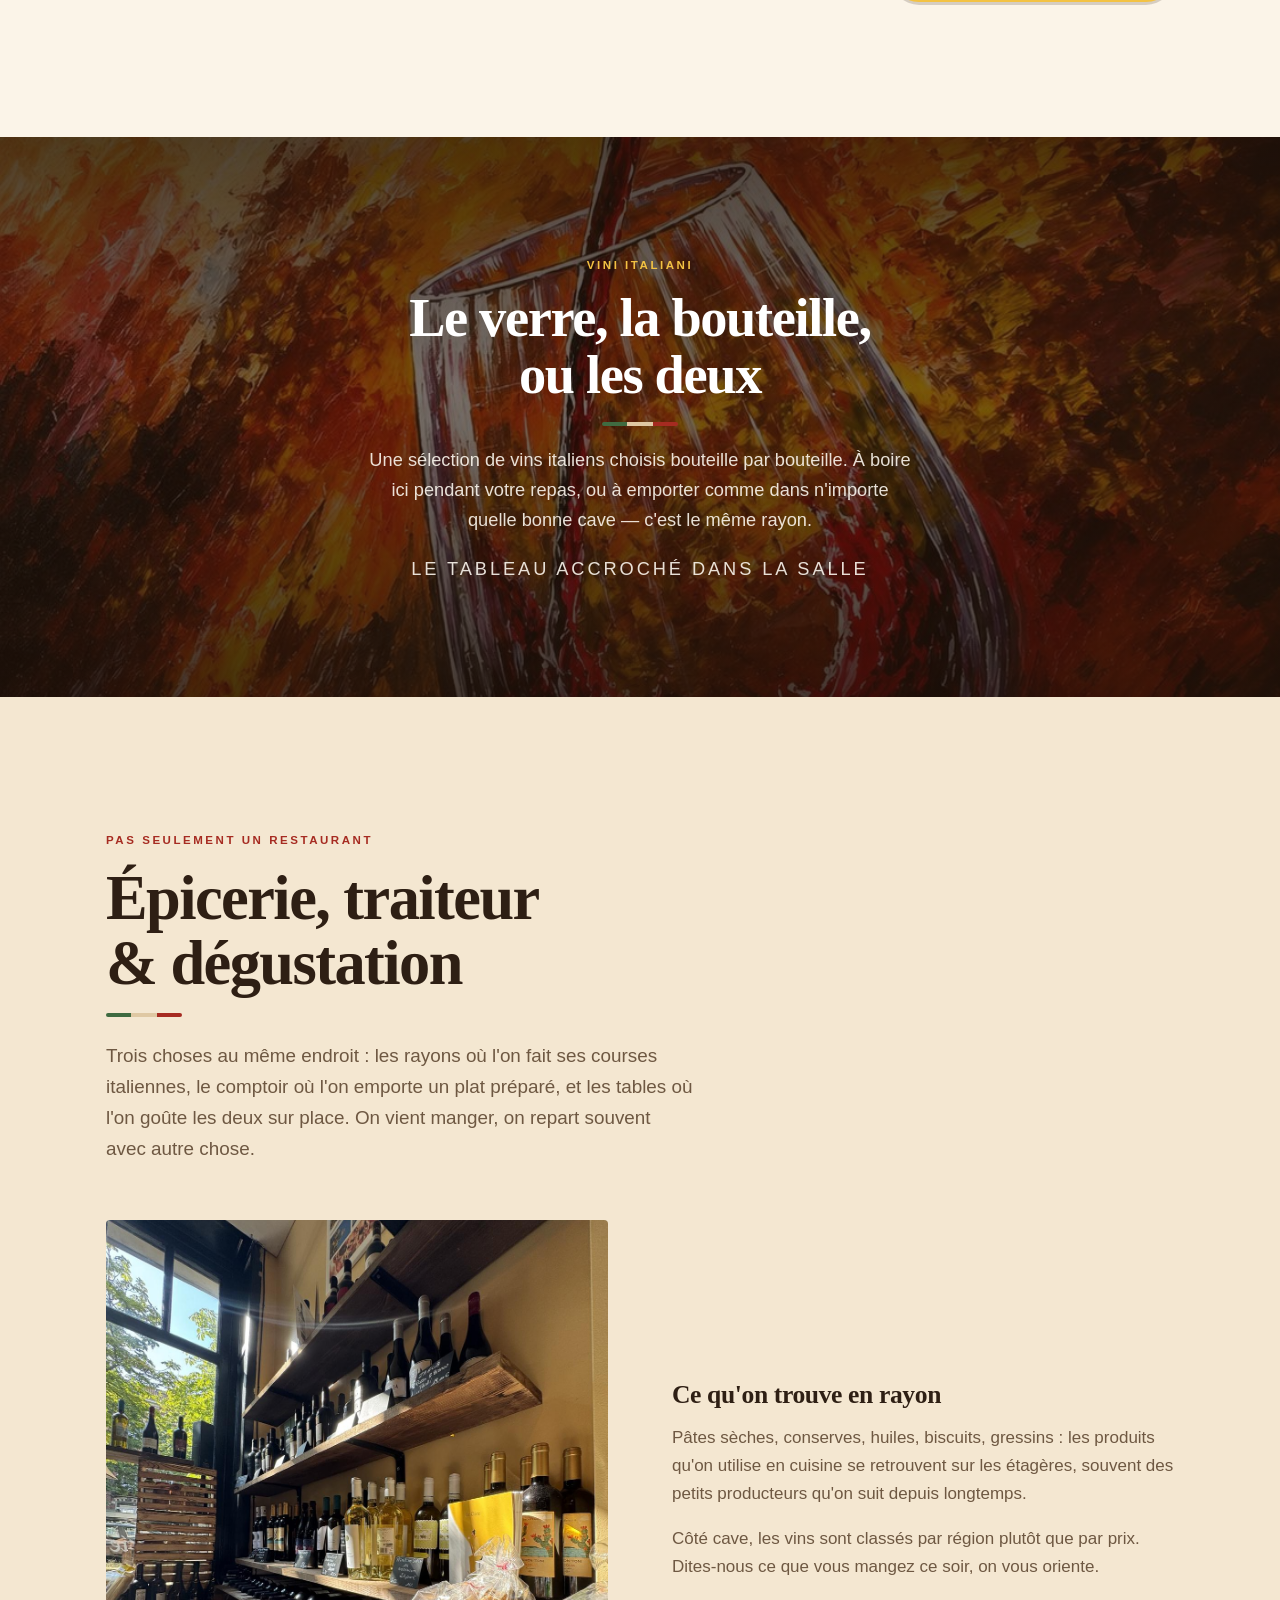
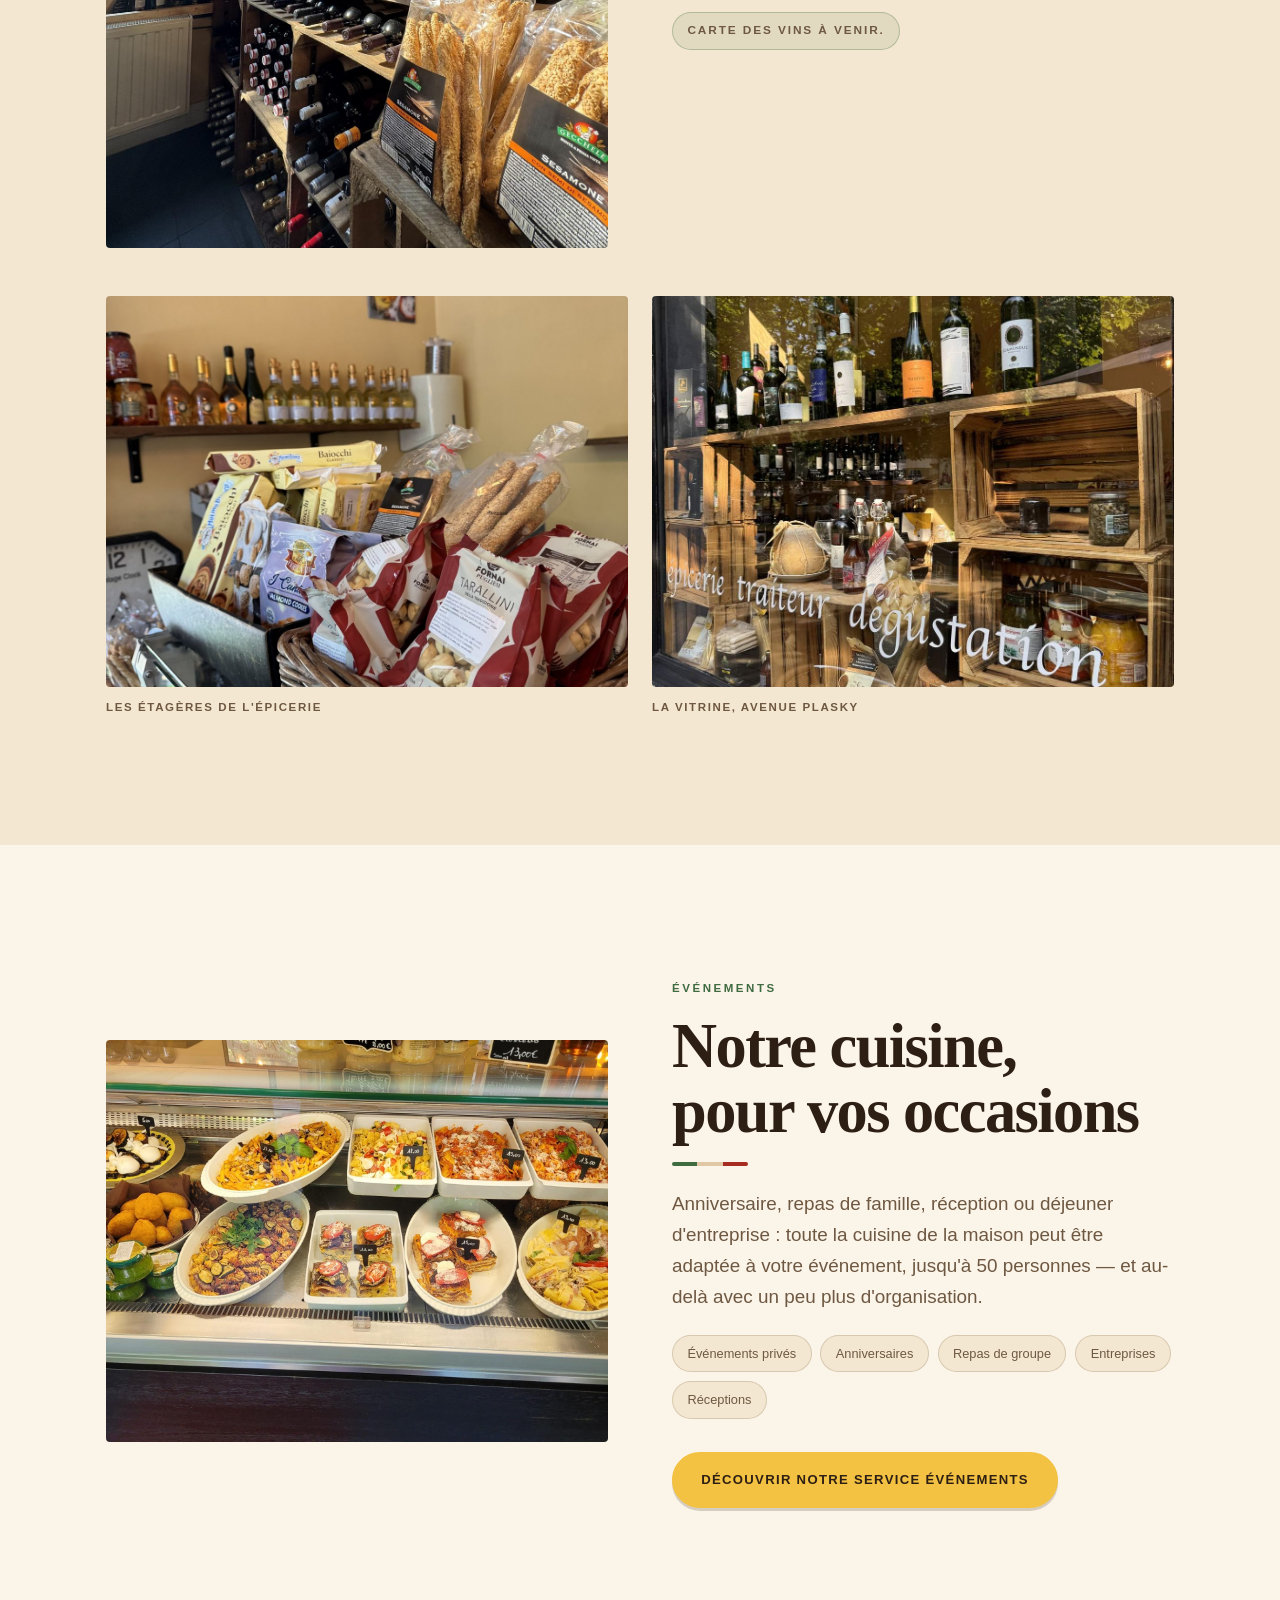
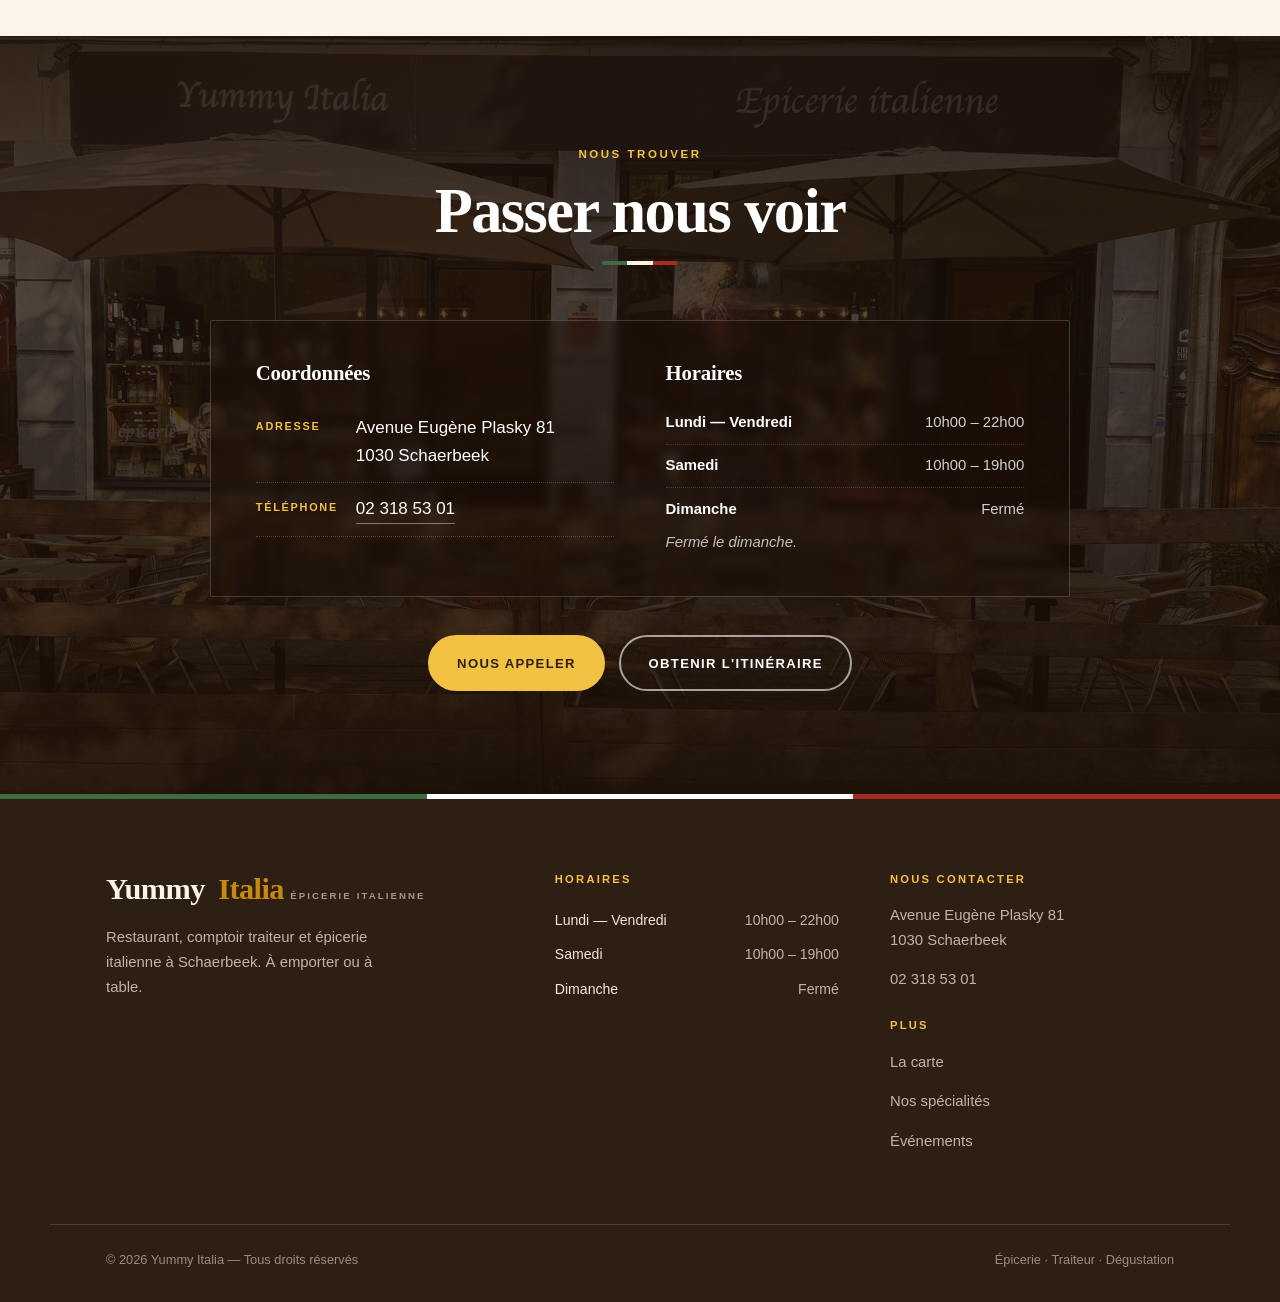
==== commit ffd36a24: "CSS et JS versionnes pour contourner le cache CDN" ====
--- a/index.html
+++ b/index.html
@@ -6,17 +6,20 @@
   <title>Yummy Italia — Restaurant, comptoir &amp; épicerie italienne à Schaerbeek</title>
   <meta name="description" content="Yummy Italia, Avenue Eugène Plasky à Schaerbeek : cuisine italienne à emporter au comptoir ou à table. Pâtes, lasagne et tiramisu maison, sandwichs italiens, épicerie et vins. Événements jusqu'à 50 personnes et au-delà.">
 
+  <link rel="canonical" href="https://yummy-italia.com/">
+
+  <meta property="og:url" content="https://yummy-italia.com/">
   <meta property="og:title" content="Yummy Italia — Restaurant, comptoir & épicerie italienne">
   <meta property="og:description" content="Pâtes, lasagne, tiramisu, sandwichs italiens. À emporter au comptoir ou à table, à Schaerbeek.">
   <meta property="og:type" content="restaurant">
   <meta property="og:locale" content="fr_BE">
-  <meta property="og:image" content="og-image.jpg">
+  <meta property="og:image" content="https://yummy-italia.com/og-image.jpg">
 
   <link rel="icon" href="favicon.svg" type="image/svg+xml">
   <link rel="preconnect" href="https://fonts.googleapis.com">
   <link rel="preconnect" href="https://fonts.gstatic.com" crossorigin>
   <link href="https://fonts.googleapis.com/css2?family=Fraunces:ital,opsz,wght,SOFT,WONK@0,9..144,400..800,0..100,0..1;1,9..144,400..800,0..100,0..1&family=Karla:wght@400;500;700&display=swap" rel="stylesheet">
-  <link rel="stylesheet" href="style.css">
+  <link rel="stylesheet" href="style.css?v=3">
 
   <!-- Données structurées : identité et informations pratiques du restaurant.
        Elles reprennent exactement ce qui est affiché sur le site. -->
@@ -57,7 +60,7 @@
     "makesOffer": {
       "@type": "Offer",
       "name": "Service traiteur italien pour événements",
-      "url": "https://yummy-italia.com/evenements.html",
+      "url": "https://yummy-italia.com/evenements",
       "areaServed": { "@type": "City", "name": "Bruxelles" }
     }
   }
@@ -70,7 +73,7 @@
   <!-- ============ EN-TÊTE ============ -->
   <header class="entete">
     <div class="wrap entete__inner">
-      <a class="logo" href="index.html">Yummy&nbsp;<span>Italia</span> <small>Épicerie italienne</small></a>
+      <a class="logo" href="/">Yummy&nbsp;<span>Italia</span> <small>Épicerie italienne</small></a>
 
       <button class="nav-burger" aria-label="Ouvrir le menu" aria-expanded="false" aria-controls="nav-principale">
         <svg width="26" height="26" viewBox="0 0 24 24" fill="none" stroke="currentColor" stroke-width="2" stroke-linecap="round">
@@ -83,7 +86,7 @@
         <a href="#carte">La carte</a>
         <a href="#specialites">Spécialités</a>
         <a href="#epicerie">Épicerie</a>
-        <a href="evenements.html">Événements</a>
+        <a href="/evenements">Événements</a>
         <a href="tel:" data-lien="telephone" class="btn btn--jaune">Nous appeler</a>
       </nav>
     </div>
@@ -170,7 +173,7 @@
               <span class="carrousel__tag">Événements</span>
               <h3>Pour vos tablées</h3>
               <p>La cuisine de Yummy Italia pour les événements privés ou professionnels.</p>
-              <a href="evenements.html" class="lien-fleche">Découvrir →</a>
+              <a href="/evenements" class="lien-fleche">Découvrir →</a>
             </div>
           </article>
 
@@ -239,8 +242,8 @@
 
           <article class="spec-item">
             <div class="photo spec-item__photo">
-              <img src="specialite-arancini.jpg" alt="Arancini dorés, croquettes de riz panées préparées chez Yummy Italia" loading="lazy" onerror="this.classList.add('introuvable')">
-              <div class="photo__ph"><b>Photo</b><span>specialite-arancini.jpg</span></div>
+              <img src="arancini.jpg" alt="Arancini dorés, croquettes de riz panées préparées chez Yummy Italia" loading="lazy" onerror="this.classList.add('introuvable')">
+              <div class="photo__ph"><b>Photo</b><span>arancini.jpg</span></div>
             </div>
             <h3>Les arancini</h3>
             <p>Croquettes de riz panées et dorées, à croquer en entrée ou à emporter pour la route.</p>
@@ -390,7 +393,7 @@
             <li>Réceptions</li>
           </ul>
           <div class="hero__cta">
-            <a href="evenements.html" class="btn btn--jaune">Découvrir notre service événements</a>
+            <a href="/evenements" class="btn btn--jaune">Découvrir notre service événements</a>
           </div>
         </div>
       </div>
@@ -468,7 +471,7 @@
         <h4 style="margin-top:1.8rem">Plus</h4>
         <p><a href="#carte">La carte</a></p>
         <p><a href="#specialites">Nos spécialités</a></p>
-        <p><a href="evenements.html">Événements</a></p>
+        <p><a href="/evenements">Événements</a></p>
       </div>
     </div>
 
@@ -478,7 +481,7 @@
     </div>
   </footer>
 
-  <script src="menu-data.js"></script>
-  <script src="main.js"></script>
+  <script src="menu-data.js?v=3"></script>
+  <script src="main.js?v=3"></script>
 </body>
 </html>
--- a/style.css
+++ b/style.css
@@ -1089,9 +1089,9 @@
 .fond .btn--ligne:hover { background: var(--creme); color: var(--brun-900); }
 
 /* Les images de fond, section par section */
-.fond--hero      { background-image: url("fond-hero.jpg");      background-position: center 38%; }
+.fond--hero      { background-image: url("fond-facade.jpg");      background-position: center 38%; }
 .fond--cuisine   { background-image: url("fond-cuisine.jpg");   background-position: center 55%; }
-.fond--cta       { background-image: url("fond-cta.jpg");       background-position: center 46%; }
+.fond--cta       { background-image: url("fond-enseigne.jpg");       background-position: center 46%; }
 .fond--contact   { background-image: url("fond-contact.jpg");   background-position: center 52%; }
 
 /* ---------- 1. Le hero de la page ---------- */
